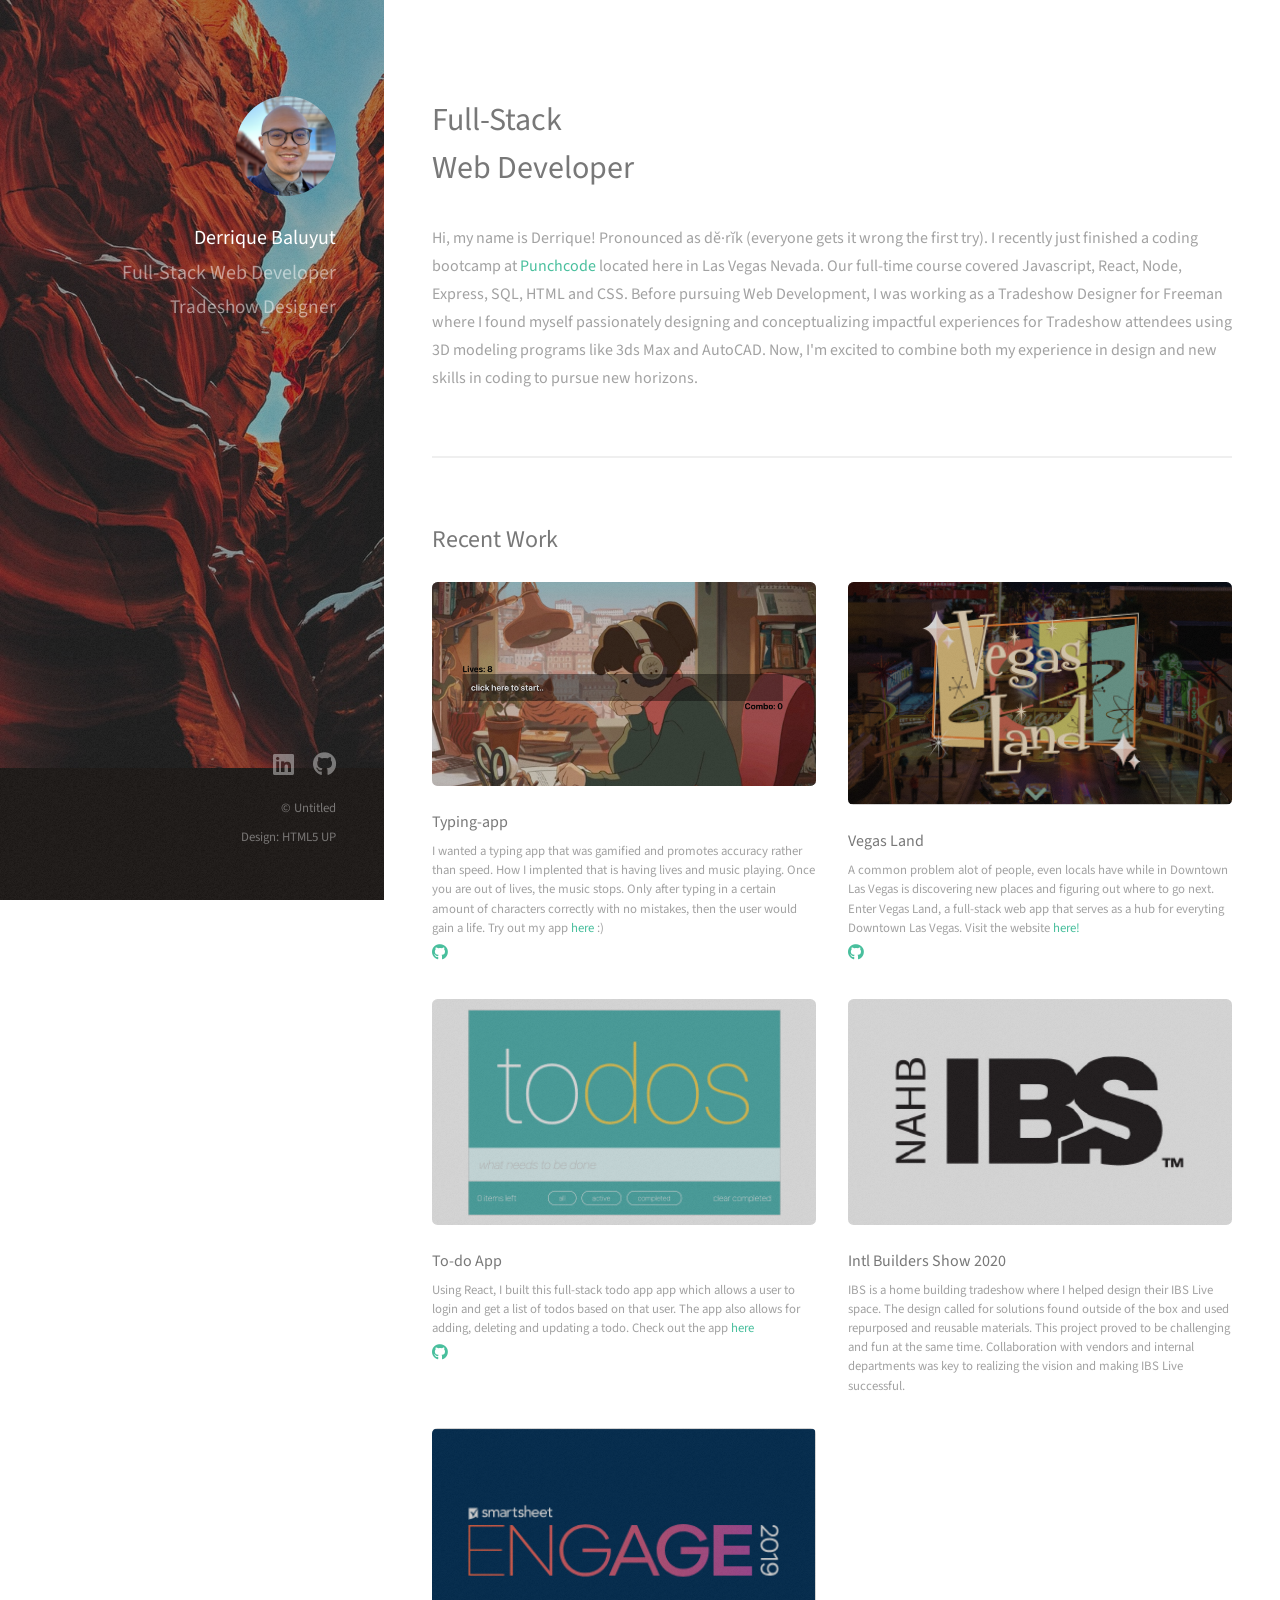
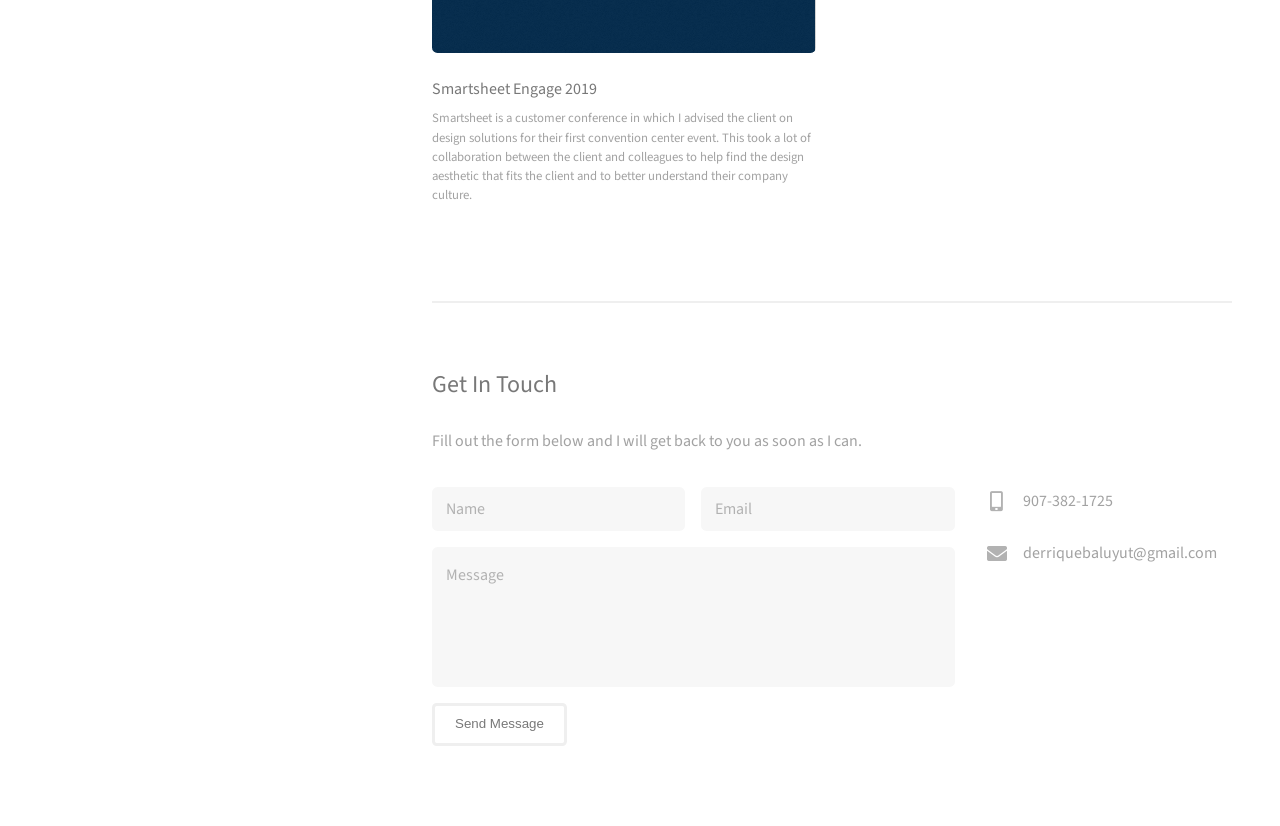
==== index.html @ 5151bdcf "Update index.html" ====
<!DOCTYPE html>
<!--
	Strata by HTML5 UP
	html5up.net | @ajlkn
	Free for personal and commercial use under the CCA 3.0 license (html5up.net/license)
-->
<html>
  <head>
    <title>Derrique Baluyut's Portfolio</title>
    <meta charset="utf-8" />
    <meta
      name="viewport"
      content="width=device-width, initial-scale=1, user-scalable=no"
    />
    <link rel="stylesheet" href="assets/css/main.css" />
  </head>
  <body class="is-preload">
    <!-- Header -->
    <header id="header">
      <div class="inner">
        <a href="#" class="image avatar"
          ><img src="images/avatar.png" alt=""
        /></a>
        <h1>
          <strong>Derrique Baluyut</strong>
        </h1>
        <h1>Full-Stack Web Developer</h1>
        <h1 style="font-size: 1.2rem;">Tradeshow Designer</h2>
        <br />
      </div>
    </header>

    <!-- Main -->
    <div id="main">
      <!-- One -->
      <section id="one">
        <header class="major">
          <h2>
            Full-Stack<br />
            Web Developer
          </h2>
        </header>
        <p>
          Hi, my name is Derrique! Pronounced as dĕ·rĭk (everyone gets it wrong
          the first try). I recently just finished a coding bootcamp at
          <a href="http://www.punchcode.org/" target="_blank">Punchcode</a>
          located here in Las Vegas Nevada. Our full-time course covered
          Javascript, React, Node, Express, SQL, HTML and CSS. Before
          pursuing Web Development, I was working as a Tradeshow Designer for
          Freeman where I found myself passionately designing and
          conceptualizing impactful experiences for Tradeshow attendees using 3D
          modeling programs like 3ds Max and AutoCAD. Now, I'm excited to
          combine both my experience in design and new skills in coding to
          pursue new horizons.
        </p>
        <!-- <ul class="actions">
          <li><a href="#" class="button">Learn More</a></li>
        </ul> -->
      </section>

      <!-- <section>
        <h3>Skills</h3>

        <div class="skills-container">
          <div id="tech-skills">
            <h4>Tech</h4>
            <li>Javascript</li>
            <li>React</li>
            <li>Redux</li>
            <li>Node</li>
            <li>SQL</li>
          </div>
          <div id="tech-skills">
            <h4>Design</h4>
            <li>3ds Max</li>
            <li>AutoCAD</li>
            <li>Adobe Creative Suite</li>
          </div>
        </div>
      </section> -->

      <!-- Two -->
      <section id="two">
        <h2>Recent Work</h2>
        <div class="row">
          <article class="col-6 col-12-xsmall work-item">
            <a href="images/thumbs/typing-app.png" class="image fit thumb"
              ><img src="images/thumbs/typing-app.png" alt=""
            title="Vegas Land is a Full-Stack app that"/></a>
            <h3>Typing-app</h3>
            <p>I wanted a typing app that was gamified and promotes accuracy rather than speed. How I implented that is having lives and music playing. Once you are out of lives, the music stops. Only after typing in a certain amount of characters correctly with no mistakes, then the user would gain a life. Try out my app <a href="https://dbaluyut.github.io/typing-app/"
							target='_blank'>here</a> :)
						</p>
            <a href="https://github.com/dbaluyut/typing-app" class="icon brands fa-github"
            target="_blank"><span class="label">Github</span></a
          >
          </article>
          <article class="col-6 col-12-xsmall work-item">
            <a href="images/vegasland.png" class="image fit thumb"
              ><img src="images/thumbs/vegasland-02.png" alt=""
            title="Vegas Land is a Full-Stack app that"/></a>
            <h3>Vegas Land</h3>
            <p>A common problem alot of people, even locals have while in Downtown
							Las Vegas is discovering new places and figuring out where to go next.
							Enter Vegas Land, a full-stack web app that serves as a hub for everyting
							Downtown Las Vegas. Visit the website <a href="https://vegasland-app.herokuapp.com/" target="_blank">here!</a>
						</p>
            <a href="https://github.com/bereket-girma/Vegas-Land" class="icon brands fa-github"
            target="_blank"><span class="label">Github</span></a
          >
          </article>
          <article class="col-6 col-12-xsmall work-item">
            <a href="images/todo.png" class="image fit thumb"
              ><img src="images/thumbs/thumb-02.png" alt=""
            /></a>
            <h3>To-do App</h3>
            <p>Using React, I built this full-stack todo app app which allows a user to login
							and get a list of todos based on that user. The app also allows for adding, deleting
							and updating a todo. Check out the app <a href="https://dbaluyut.github.io/22-react-todo/"
							target='_blank'>here</a>
						</p>
            <a href="https://github.com/dbaluyut/22-react-todo" class="icon brands fa-github"
            target="_blank"><span class="label">Github</span></a
          >
          </article>
          <article class="col-6 col-12-xsmall work-item">
            <a href="images/ibslive.PNG" class="image fit thumb"
              ><img src="images/thumbs/thumb-01.png" alt=""
            /></a>
            <h3>Intl Builders Show 2020</h3>
            <p>IBS is a home building tradeshow where I helped design their IBS Live space.
							The design called for solutions found outside of the box and used repurposed and
							reusable materials. This project proved to be challenging and fun at the same time.
							Collaboration with vendors and internal departments was key to realizing the vision
							and making IBS Live successful.
						</p>
          </article>
          <article class="col-6 col-12-xsmall work-item">
            <a href="images/smartsheet.PNG" class="image fit thumb"
              ><img src="images/thumbs/thumb-03.png" alt=""
            /></a>
            <h3>Smartsheet Engage 2019</h3>
            <p>
						Smartsheet is a customer conference in which I advised the client on design solutions
						for their first convention center event. This took a lot of collaboration between
						the client and colleagues to help find the design aesthetic that fits the 
						client and to better understand their company culture.
						</p>
          </article>
          <!-- <article class="col-6 col-12-xsmall work-item">
            <a href="images/fulls/05.jpg" class="image fit thumb"
              ><img src="images/thumbs/05.jpg" alt=""
            /></a>
            <h3>Nunc enim commodo aliquet</h3>
            <p>Lorem ipsum dolor sit amet nisl sed nullam feugiat.</p>
          </article>
          <article class="col-6 col-12-xsmall work-item">
            <a href="images/fulls/06.jpg" class="image fit thumb"
              ><img src="images/thumbs/06.jpg" alt=""
            /></a>
            <h3>Risus ornare lacinia</h3>
            <p>Lorem ipsum dolor sit amet nisl sed nullam feugiat.</p>
          </article> -->
        </div>
        <!-- <ul class="actions">
          <li><a href="#" class="button">Full Portfolio</a></li>
        </ul> -->
      </section>

      <!-- Three -->
      <section id="three">
        <h2>Get In Touch</h2>
        <p>
          Fill out the form below and I will get back to you as soon as I can.
        </p>
        <div class="row">
          <div class="col-8 col-12-small">
            <form method="post" action="https://formspree.io/f/xoqpllzy">
              <div class="row gtr-uniform gtr-50">
                <div class="col-6 col-12-xsmall">
                  <input type="text" name="name" id="name" placeholder="Name" />
                </div>
                <div class="col-6 col-12-xsmall">
                  <input
                    type="email"
                    name="_replyto"
                    id="email"
                    placeholder="Email"
                  />
                </div>
                <div class="col-12">
                  <textarea
                    name="message"
                    id="message"
                    placeholder="Message"
                    rows="4"
                  ></textarea>
                </div>
              </div>
                <ul class="actions">
              <li><button class="button"type="submit">Send Message</button></li>
            </ul>
            </form>
          
          </div>
          <div class="col-4 col-12-small">
            <ul class="labeled-icons">
              <!-- <li>
                <h3 class="icon solid fa-home">
                  <span class="label">Address</span>
                </h3>
                1234 Somewhere Rd.<br />
                Nashville, TN 00000<br />
                United States
              </li> -->
              <li>
                <h3 class="icon solid fa-mobile-alt">
                  <span class="label">Phone</span>
                </h3>
                907-382-1725
              </li>
              <li>
                <h3 class="icon solid fa-envelope">
                  <span class="label">Email</span>
                </h3>
                <a href="#">derriquebaluyut@gmail.com</a>
              </li>
            </ul>
          </div>
        </div>
      </section>

      
		</div>

    <!-- Footer -->
    <footer id="footer">
      <div class="inner">
        <ul class="icons">
          <li>
            <a
              href="https://www.linkedin.com/in/derrique-baluyut-5ba14545/"
              class="icon brands fa-linkedin"
              target="_blank"><span class="label">LinkedIn</span></a
            >
          </li>
          <li>
            <a href="https://github.com/dbaluyut" class="icon brands fa-github"
              target="_blank"><span class="label">Github</span></a
            >
          </li>
       
        </ul>
        <ul class="copyright">
          <li>&copy; Untitled</li>
          <li>Design: <a href="http://html5up.net">HTML5 UP</a></li>
        </ul>
      </div>
    </footer>

    <!-- Scripts -->
    <script src="assets/js/jquery.min.js"></script>
    <script src="assets/js/jquery.poptrox.min.js"></script>
    <script src="assets/js/browser.min.js"></script>
    <script src="assets/js/breakpoints.min.js"></script>
    <script src="assets/js/util.js"></script>
    <script src="assets/js/main.js"></script>
  </body>
</html>
---- assets/css/main.css ----
@import url('fontawesome-all.min.css');
@import url('https://fonts.googleapis.com/css?family=Source+Sans+Pro:400,400italic');

.skills-container {
  display: flex;
  justify-content: space-around;
}
/*
	Strata by HTML5 UP
	html5up.net | @ajlkn
	Free for personal and commercial use under the CCA 3.0 license (html5up.net/license)
*/

html,
body,
div,
span,
applet,
object,
iframe,
h1,
h2,
h3,
h4,
h5,
h6,
p,
blockquote,
pre,
a,
abbr,
acronym,
address,
big,
cite,
code,
del,
dfn,
em,
img,
ins,
kbd,
q,
s,
samp,
small,
strike,
strong,
sub,
sup,
tt,
var,
b,
u,
i,
center,
dl,
dt,
dd,
ol,
ul,
li,
fieldset,
form,
label,
legend,
table,
caption,
tbody,
tfoot,
thead,
tr,
th,
td,
article,
aside,
canvas,
details,
embed,
figure,
figcaption,
footer,
header,
hgroup,
menu,
nav,
output,
ruby,
section,
summary,
time,
mark,
audio,
video {
  margin: 0;
  padding: 0;
  border: 0;
  font-size: 100%;
  font: inherit;
  vertical-align: baseline;
}

article,
aside,
details,
figcaption,
figure,
footer,
header,
hgroup,
menu,
nav,
section {
  display: block;
}

body {
  line-height: 1;
}

ol,
ul {
  list-style: none;
}

blockquote,
q {
  quotes: none;
}

blockquote:before,
blockquote:after,
q:before,
q:after {
  content: '';
  content: none;
}

table {
  border-collapse: collapse;
  border-spacing: 0;
}

body {
  -webkit-text-size-adjust: none;
}

mark {
  background-color: transparent;
  color: inherit;
}

input::-moz-focus-inner {
  border: 0;
  padding: 0;
}

input,
select,
textarea {
  -moz-appearance: none;
  -webkit-appearance: none;
  -ms-appearance: none;
  appearance: none;
  resize: none;
}

/* Basic */

html {
  box-sizing: border-box;
}

*,
*:before,
*:after {
  box-sizing: inherit;
}

body {
  background: #fff;
}

body.is-preload *,
body.is-preload *:before,
body.is-preload *:after {
  -moz-animation: none !important;
  -webkit-animation: none !important;
  -ms-animation: none !important;
  animation: none !important;
  -moz-transition: none !important;
  -webkit-transition: none !important;
  -ms-transition: none !important;
  transition: none !important;
}

body,
input,
select,
textarea {
  color: #a2a2a2;
  font-family: 'Source Sans Pro', Helvetica, sans-serif;
  font-size: 24pt;
  font-weight: 400;
  line-height: 1.75em;
}

a {
  -moz-transition: color 0.2s ease-in-out,
    border-color 0.2s ease-in-out;
  -webkit-transition: color 0.2s ease-in-out,
    border-color 0.2s ease-in-out;
  -ms-transition: color 0.2s ease-in-out,
    border-color 0.2s ease-in-out;
  transition: color 0.2s ease-in-out,
    border-color 0.2s ease-in-out;

  color: #49bf9d;
  text-decoration: none;
}

a:hover {
  border-bottom-color: transparent;
  color: #49bf9d !important;
  text-decoration: none;
}

strong,
b {
  color: #787878;
  font-weight: 400;
}

em,
i {
  font-style: italic;
}

p {
  margin: 0 0 2em 0;
}

h1,
h2,
h3,
h4,
h5,
h6 {
  color: #787878;
  font-weight: 400;
  line-height: 1em;
  margin: 0 0 1em 0;
}

h1 a,
h2 a,
h3 a,
h4 a,
h5 a,
h6 a {
  color: inherit;
  text-decoration: none;
}

h1 {
  font-size: 2em;
  line-height: 1.5em;
}

h2 {
  font-size: 1.5em;
  line-height: 1.5em;
}

h3 {
  font-size: 1.25em;
  line-height: 1.5em;
}

h4 {
  font-size: 1.1em;
  line-height: 1.5em;
}

h5 {
  font-size: 0.9em;
  line-height: 1.5em;
}

h6 {
  font-size: 0.7em;
  line-height: 1.5em;
}

sub {
  font-size: 0.8em;
  position: relative;
  top: 0.5em;
}

sup {
  font-size: 0.8em;
  position: relative;
  top: -0.5em;
}

hr {
  border: 0;
  border-bottom: solid 2px #efefef;
  margin: 2em 0;
}

hr.major {
  margin: 3em 0;
}

blockquote {
  border-left: solid 6px #efefef;
  font-style: italic;
  margin: 0 0 2em 0;
  padding: 0.5em 0 0.5em 1.5em;
}

code {
  background: #f7f7f7;
  border-radius: 0.35em;
  border: solid 2px #efefef;
  font-family: 'Courier New', monospace;
  font-size: 0.9em;
  margin: 0 0.25em;
  padding: 0.25em 0.65em;
}

pre {
  -webkit-overflow-scrolling: touch;
  font-family: 'Courier New', monospace;
  font-size: 0.9em;
  margin: 0 0 2em 0;
}

pre code {
  display: block;
  line-height: 1.75em;
  padding: 1em 1.5em;
  overflow-x: auto;
}

.align-left {
  text-align: left;
}

.align-center {
  text-align: center;
}

.align-right {
  text-align: right;
}

/* Container */

.container {
  margin: 0 auto;
  max-width: calc(100% - 4em);
  width: 100%;
}

.container.xsmall {
  width: 25%;
}

.container.small {
  width: 50%;
}

.container.medium {
  width: 75%;
}

.container.large {
  width: 125%;
}

.container.xlarge {
  width: 150%;
}

.container.max {
  width: 100%;
}

@media screen and (max-width: 980px) {
  .container {
    width: 100% !important;
    max-width: 100% !important;
  }
}

@media screen and (max-width: 480px) {
  .container {
    max-width: calc(100% - 3em);
  }
}

/* Row */

.row {
  display: flex;
  flex-wrap: wrap;
  box-sizing: border-box;
  align-items: stretch;
}

.row > * {
  box-sizing: border-box;
}

.row.gtr-uniform > * > :last-child {
  margin-bottom: 0;
}

.row.aln-left {
  justify-content: flex-start;
}

.row.aln-center {
  justify-content: center;
}

.row.aln-right {
  justify-content: flex-end;
}

.row.aln-top {
  align-items: flex-start;
}

.row.aln-middle {
  align-items: center;
}

.row.aln-bottom {
  align-items: flex-end;
}

.row > .imp {
  order: -1;
}

.row > .col-1 {
  width: 8.33333%;
}

.row > .off-1 {
  margin-left: 8.33333%;
}

.row > .col-2 {
  width: 16.66667%;
}

.row > .off-2 {
  margin-left: 16.66667%;
}

.row > .col-3 {
  width: 25%;
}

.row > .off-3 {
  margin-left: 25%;
}

.row > .col-4 {
  width: 33.33333%;
}

.row > .off-4 {
  margin-left: 33.33333%;
}

.row > .col-5 {
  width: 41.66667%;
}

.row > .off-5 {
  margin-left: 41.66667%;
}

.row > .col-6 {
  width: 50%;
}

.row > .off-6 {
  margin-left: 50%;
}

.row > .col-7 {
  width: 58.33333%;
}

.row > .off-7 {
  margin-left: 58.33333%;
}

.row > .col-8 {
  width: 66.66667%;
}

.row > .off-8 {
  margin-left: 66.66667%;
}

.row > .col-9 {
  width: 75%;
}

.row > .off-9 {
  margin-left: 75%;
}

.row > .col-10 {
  width: 83.33333%;
}

.row > .off-10 {
  margin-left: 83.33333%;
}

.row > .col-11 {
  width: 91.66667%;
}

.row > .off-11 {
  margin-left: 91.66667%;
}

.row > .col-12 {
  width: 100%;
}

.row > .off-12 {
  margin-left: 100%;
}

.row.gtr-0 {
  margin-top: 0;
  margin-left: 0em;
}

.row.gtr-0 > * {
  padding: 0 0 0 0em;
}

.row.gtr-0.gtr-uniform {
  margin-top: 0em;
}

.row.gtr-0.gtr-uniform > * {
  padding-top: 0em;
}

.row.gtr-25 {
  margin-top: 0;
  margin-left: -0.625em;
}

.row.gtr-25 > * {
  padding: 0 0 0 0.625em;
}

.row.gtr-25.gtr-uniform {
  margin-top: -0.625em;
}

.row.gtr-25.gtr-uniform > * {
  padding-top: 0.625em;
}

.row.gtr-50 {
  margin-top: 0;
  margin-left: -1.25em;
}

.row.gtr-50 > * {
  padding: 0 0 0 1.25em;
}

.row.gtr-50.gtr-uniform {
  margin-top: -1.25em;
}

.row.gtr-50.gtr-uniform > * {
  padding-top: 1.25em;
}

.row {
  margin-top: 0;
  margin-left: -2.5em;
}

.row > * {
  padding: 0 0 0 2.5em;
}

.row.gtr-uniform {
  margin-top: -2.5em;
}

.row.gtr-uniform > * {
  padding-top: 2.5em;
}

.row.gtr-150 {
  margin-top: 0;
  margin-left: -3.75em;
}

.row.gtr-150 > * {
  padding: 0 0 0 3.75em;
}

.row.gtr-150.gtr-uniform {
  margin-top: -3.75em;
}

.row.gtr-150.gtr-uniform > * {
  padding-top: 3.75em;
}

.row.gtr-200 {
  margin-top: 0;
  margin-left: -5em;
}

.row.gtr-200 > * {
  padding: 0 0 0 5em;
}

.row.gtr-200.gtr-uniform {
  margin-top: -5em;
}

.row.gtr-200.gtr-uniform > * {
  padding-top: 5em;
}

@media screen and (max-width: 1800px) {
  .row {
    display: flex;
    flex-wrap: wrap;
    box-sizing: border-box;
    align-items: stretch;
  }

  .row > * {
    box-sizing: border-box;
  }

  .row.gtr-uniform > * > :last-child {
    margin-bottom: 0;
  }

  .row.aln-left {
    justify-content: flex-start;
  }

  .row.aln-center {
    justify-content: center;
  }

  .row.aln-right {
    justify-content: flex-end;
  }

  .row.aln-top {
    align-items: flex-start;
  }

  .row.aln-middle {
    align-items: center;
  }

  .row.aln-bottom {
    align-items: flex-end;
  }

  .row > .imp-xlarge {
    order: -1;
  }

  .row > .col-1-xlarge {
    width: 8.33333%;
  }

  .row > .off-1-xlarge {
    margin-left: 8.33333%;
  }

  .row > .col-2-xlarge {
    width: 16.66667%;
  }

  .row > .off-2-xlarge {
    margin-left: 16.66667%;
  }

  .row > .col-3-xlarge {
    width: 25%;
  }

  .row > .off-3-xlarge {
    margin-left: 25%;
  }

  .row > .col-4-xlarge {
    width: 33.33333%;
  }

  .row > .off-4-xlarge {
    margin-left: 33.33333%;
  }

  .row > .col-5-xlarge {
    width: 41.66667%;
  }

  .row > .off-5-xlarge {
    margin-left: 41.66667%;
  }

  .row > .col-6-xlarge {
    width: 50%;
  }

  .row > .off-6-xlarge {
    margin-left: 50%;
  }

  .row > .col-7-xlarge {
    width: 58.33333%;
  }

  .row > .off-7-xlarge {
    margin-left: 58.33333%;
  }

  .row > .col-8-xlarge {
    width: 66.66667%;
  }

  .row > .off-8-xlarge {
    margin-left: 66.66667%;
  }

  .row > .col-9-xlarge {
    width: 75%;
  }

  .row > .off-9-xlarge {
    margin-left: 75%;
  }

  .row > .col-10-xlarge {
    width: 83.33333%;
  }

  .row > .off-10-xlarge {
    margin-left: 83.33333%;
  }

  .row > .col-11-xlarge {
    width: 91.66667%;
  }

  .row > .off-11-xlarge {
    margin-left: 91.66667%;
  }

  .row > .col-12-xlarge {
    width: 100%;
  }

  .row > .off-12-xlarge {
    margin-left: 100%;
  }

  .row.gtr-0 {
    margin-top: 0;
    margin-left: 0em;
  }

  .row.gtr-0 > * {
    padding: 0 0 0 0em;
  }

  .row.gtr-0.gtr-uniform {
    margin-top: 0em;
  }

  .row.gtr-0.gtr-uniform > * {
    padding-top: 0em;
  }

  .row.gtr-25 {
    margin-top: 0;
    margin-left: -0.625em;
  }

  .row.gtr-25 > * {
    padding: 0 0 0 0.625em;
  }

  .row.gtr-25.gtr-uniform {
    margin-top: -0.625em;
  }

  .row.gtr-25.gtr-uniform > * {
    padding-top: 0.625em;
  }

  .row.gtr-50 {
    margin-top: 0;
    margin-left: -1.25em;
  }

  .row.gtr-50 > * {
    padding: 0 0 0 1.25em;
  }

  .row.gtr-50.gtr-uniform {
    margin-top: -1.25em;
  }

  .row.gtr-50.gtr-uniform > * {
    padding-top: 1.25em;
  }

  .row {
    margin-top: 0;
    margin-left: -2.5em;
  }

  .row > * {
    padding: 0 0 0 2.5em;
  }

  .row.gtr-uniform {
    margin-top: -2.5em;
  }

  .row.gtr-uniform > * {
    padding-top: 2.5em;
  }

  .row.gtr-150 {
    margin-top: 0;
    margin-left: -3.75em;
  }

  .row.gtr-150 > * {
    padding: 0 0 0 3.75em;
  }

  .row.gtr-150.gtr-uniform {
    margin-top: -3.75em;
  }

  .row.gtr-150.gtr-uniform > * {
    padding-top: 3.75em;
  }

  .row.gtr-200 {
    margin-top: 0;
    margin-left: -5em;
  }

  .row.gtr-200 > * {
    padding: 0 0 0 5em;
  }

  .row.gtr-200.gtr-uniform {
    margin-top: -5em;
  }

  .row.gtr-200.gtr-uniform > * {
    padding-top: 5em;
  }
}

@media screen and (max-width: 1280px) {
  .row {
    display: flex;
    flex-wrap: wrap;
    box-sizing: border-box;
    align-items: stretch;
  }

  .row > * {
    box-sizing: border-box;
  }

  .row.gtr-uniform > * > :last-child {
    margin-bottom: 0;
  }

  .row.aln-left {
    justify-content: flex-start;
  }

  .row.aln-center {
    justify-content: center;
  }

  .row.aln-right {
    justify-content: flex-end;
  }

  .row.aln-top {
    align-items: flex-start;
  }

  .row.aln-middle {
    align-items: center;
  }

  .row.aln-bottom {
    align-items: flex-end;
  }

  .row > .imp-large {
    order: -1;
  }

  .row > .col-1-large {
    width: 8.33333%;
  }

  .row > .off-1-large {
    margin-left: 8.33333%;
  }

  .row > .col-2-large {
    width: 16.66667%;
  }

  .row > .off-2-large {
    margin-left: 16.66667%;
  }

  .row > .col-3-large {
    width: 25%;
  }

  .row > .off-3-large {
    margin-left: 25%;
  }

  .row > .col-4-large {
    width: 33.33333%;
  }

  .row > .off-4-large {
    margin-left: 33.33333%;
  }

  .row > .col-5-large {
    width: 41.66667%;
  }

  .row > .off-5-large {
    margin-left: 41.66667%;
  }

  .row > .col-6-large {
    width: 50%;
  }

  .row > .off-6-large {
    margin-left: 50%;
  }

  .row > .col-7-large {
    width: 58.33333%;
  }

  .row > .off-7-large {
    margin-left: 58.33333%;
  }

  .row > .col-8-large {
    width: 66.66667%;
  }

  .row > .off-8-large {
    margin-left: 66.66667%;
  }

  .row > .col-9-large {
    width: 75%;
  }

  .row > .off-9-large {
    margin-left: 75%;
  }

  .row > .col-10-large {
    width: 83.33333%;
  }

  .row > .off-10-large {
    margin-left: 83.33333%;
  }

  .row > .col-11-large {
    width: 91.66667%;
  }

  .row > .off-11-large {
    margin-left: 91.66667%;
  }

  .row > .col-12-large {
    width: 100%;
  }

  .row > .off-12-large {
    margin-left: 100%;
  }

  .row.gtr-0 {
    margin-top: 0;
    margin-left: 0em;
  }

  .row.gtr-0 > * {
    padding: 0 0 0 0em;
  }

  .row.gtr-0.gtr-uniform {
    margin-top: 0em;
  }

  .row.gtr-0.gtr-uniform > * {
    padding-top: 0em;
  }

  .row.gtr-25 {
    margin-top: 0;
    margin-left: -0.5em;
  }

  .row.gtr-25 > * {
    padding: 0 0 0 0.5em;
  }

  .row.gtr-25.gtr-uniform {
    margin-top: -0.5em;
  }

  .row.gtr-25.gtr-uniform > * {
    padding-top: 0.5em;
  }

  .row.gtr-50 {
    margin-top: 0;
    margin-left: -1em;
  }

  .row.gtr-50 > * {
    padding: 0 0 0 1em;
  }

  .row.gtr-50.gtr-uniform {
    margin-top: -1em;
  }

  .row.gtr-50.gtr-uniform > * {
    padding-top: 1em;
  }

  .row {
    margin-top: 0;
    margin-left: -2em;
  }

  .row > * {
    padding: 0 0 0 2em;
  }

  .row.gtr-uniform {
    margin-top: -2em;
  }

  .row.gtr-uniform > * {
    padding-top: 2em;
  }

  .row.gtr-150 {
    margin-top: 0;
    margin-left: -3em;
  }

  .row.gtr-150 > * {
    padding: 0 0 0 3em;
  }

  .row.gtr-150.gtr-uniform {
    margin-top: -3em;
  }

  .row.gtr-150.gtr-uniform > * {
    padding-top: 3em;
  }

  .row.gtr-200 {
    margin-top: 0;
    margin-left: -4em;
  }

  .row.gtr-200 > * {
    padding: 0 0 0 4em;
  }

  .row.gtr-200.gtr-uniform {
    margin-top: -4em;
  }

  .row.gtr-200.gtr-uniform > * {
    padding-top: 4em;
  }
}

@media screen and (max-width: 980px) {
  .row {
    display: flex;
    flex-wrap: wrap;
    box-sizing: border-box;
    align-items: stretch;
  }

  .row > * {
    box-sizing: border-box;
  }

  .row.gtr-uniform > * > :last-child {
    margin-bottom: 0;
  }

  .row.aln-left {
    justify-content: flex-start;
  }

  .row.aln-center {
    justify-content: center;
  }

  .row.aln-right {
    justify-content: flex-end;
  }

  .row.aln-top {
    align-items: flex-start;
  }

  .row.aln-middle {
    align-items: center;
  }

  .row.aln-bottom {
    align-items: flex-end;
  }

  .row > .imp-medium {
    order: -1;
  }

  .row > .col-1-medium {
    width: 8.33333%;
  }

  .row > .off-1-medium {
    margin-left: 8.33333%;
  }

  .row > .col-2-medium {
    width: 16.66667%;
  }

  .row > .off-2-medium {
    margin-left: 16.66667%;
  }

  .row > .col-3-medium {
    width: 25%;
  }

  .row > .off-3-medium {
    margin-left: 25%;
  }

  .row > .col-4-medium {
    width: 33.33333%;
  }

  .row > .off-4-medium {
    margin-left: 33.33333%;
  }

  .row > .col-5-medium {
    width: 41.66667%;
  }

  .row > .off-5-medium {
    margin-left: 41.66667%;
  }

  .row > .col-6-medium {
    width: 50%;
  }

  .row > .off-6-medium {
    margin-left: 50%;
  }

  .row > .col-7-medium {
    width: 58.33333%;
  }

  .row > .off-7-medium {
    margin-left: 58.33333%;
  }

  .row > .col-8-medium {
    width: 66.66667%;
  }

  .row > .off-8-medium {
    margin-left: 66.66667%;
  }

  .row > .col-9-medium {
    width: 75%;
  }

  .row > .off-9-medium {
    margin-left: 75%;
  }

  .row > .col-10-medium {
    width: 83.33333%;
  }

  .row > .off-10-medium {
    margin-left: 83.33333%;
  }

  .row > .col-11-medium {
    width: 91.66667%;
  }

  .row > .off-11-medium {
    margin-left: 91.66667%;
  }

  .row > .col-12-medium {
    width: 100%;
  }

  .row > .off-12-medium {
    margin-left: 100%;
  }

  .row.gtr-0 {
    margin-top: 0;
    margin-left: 0em;
  }

  .row.gtr-0 > * {
    padding: 0 0 0 0em;
  }

  .row.gtr-0.gtr-uniform {
    margin-top: 0em;
  }

  .row.gtr-0.gtr-uniform > * {
    padding-top: 0em;
  }

  .row.gtr-25 {
    margin-top: 0;
    margin-left: -0.5em;
  }

  .row.gtr-25 > * {
    padding: 0 0 0 0.5em;
  }

  .row.gtr-25.gtr-uniform {
    margin-top: -0.5em;
  }

  .row.gtr-25.gtr-uniform > * {
    padding-top: 0.5em;
  }

  .row.gtr-50 {
    margin-top: 0;
    margin-left: -1em;
  }

  .row.gtr-50 > * {
    padding: 0 0 0 1em;
  }

  .row.gtr-50.gtr-uniform {
    margin-top: -1em;
  }

  .row.gtr-50.gtr-uniform > * {
    padding-top: 1em;
  }

  .row {
    margin-top: 0;
    margin-left: -2em;
  }

  .row > * {
    padding: 0 0 0 2em;
  }

  .row.gtr-uniform {
    margin-top: -2em;
  }

  .row.gtr-uniform > * {
    padding-top: 2em;
  }

  .row.gtr-150 {
    margin-top: 0;
    margin-left: -3em;
  }

  .row.gtr-150 > * {
    padding: 0 0 0 3em;
  }

  .row.gtr-150.gtr-uniform {
    margin-top: -3em;
  }

  .row.gtr-150.gtr-uniform > * {
    padding-top: 3em;
  }

  .row.gtr-200 {
    margin-top: 0;
    margin-left: -4em;
  }

  .row.gtr-200 > * {
    padding: 0 0 0 4em;
  }

  .row.gtr-200.gtr-uniform {
    margin-top: -4em;
  }

  .row.gtr-200.gtr-uniform > * {
    padding-top: 4em;
  }
}

@media screen and (max-width: 736px) {
  .row {
    display: flex;
    flex-wrap: wrap;
    box-sizing: border-box;
    align-items: stretch;
  }

  .row > * {
    box-sizing: border-box;
  }

  .row.gtr-uniform > * > :last-child {
    margin-bottom: 0;
  }

  .row.aln-left {
    justify-content: flex-start;
  }

  .row.aln-center {
    justify-content: center;
  }

  .row.aln-right {
    justify-content: flex-end;
  }

  .row.aln-top {
    align-items: flex-start;
  }

  .row.aln-middle {
    align-items: center;
  }

  .row.aln-bottom {
    align-items: flex-end;
  }

  .row > .imp-small {
    order: -1;
  }

  .row > .col-1-small {
    width: 8.33333%;
  }

  .row > .off-1-small {
    margin-left: 8.33333%;
  }

  .row > .col-2-small {
    width: 16.66667%;
  }

  .row > .off-2-small {
    margin-left: 16.66667%;
  }

  .row > .col-3-small {
    width: 25%;
  }

  .row > .off-3-small {
    margin-left: 25%;
  }

  .row > .col-4-small {
    width: 33.33333%;
  }

  .row > .off-4-small {
    margin-left: 33.33333%;
  }

  .row > .col-5-small {
    width: 41.66667%;
  }

  .row > .off-5-small {
    margin-left: 41.66667%;
  }

  .row > .col-6-small {
    width: 50%;
  }

  .row > .off-6-small {
    margin-left: 50%;
  }

  .row > .col-7-small {
    width: 58.33333%;
  }

  .row > .off-7-small {
    margin-left: 58.33333%;
  }

  .row > .col-8-small {
    width: 66.66667%;
  }

  .row > .off-8-small {
    margin-left: 66.66667%;
  }

  .row > .col-9-small {
    width: 75%;
  }

  .row > .off-9-small {
    margin-left: 75%;
  }

  .row > .col-10-small {
    width: 83.33333%;
  }

  .row > .off-10-small {
    margin-left: 83.33333%;
  }

  .row > .col-11-small {
    width: 91.66667%;
  }

  .row > .off-11-small {
    margin-left: 91.66667%;
  }

  .row > .col-12-small {
    width: 100%;
  }

  .row > .off-12-small {
    margin-left: 100%;
  }

  .row.gtr-0 {
    margin-top: 0;
    margin-left: 0em;
  }

  .row.gtr-0 > * {
    padding: 0 0 0 0em;
  }

  .row.gtr-0.gtr-uniform {
    margin-top: 0em;
  }

  .row.gtr-0.gtr-uniform > * {
    padding-top: 0em;
  }

  .row.gtr-25 {
    margin-top: 0;
    margin-left: -0.375em;
  }

  .row.gtr-25 > * {
    padding: 0 0 0 0.375em;
  }

  .row.gtr-25.gtr-uniform {
    margin-top: -0.375em;
  }

  .row.gtr-25.gtr-uniform > * {
    padding-top: 0.375em;
  }

  .row.gtr-50 {
    margin-top: 0;
    margin-left: -0.75em;
  }

  .row.gtr-50 > * {
    padding: 0 0 0 0.75em;
  }

  .row.gtr-50.gtr-uniform {
    margin-top: -0.75em;
  }

  .row.gtr-50.gtr-uniform > * {
    padding-top: 0.75em;
  }

  .row {
    margin-top: 0;
    margin-left: -1.5em;
  }

  .row > * {
    padding: 0 0 0 1.5em;
  }

  .row.gtr-uniform {
    margin-top: -1.5em;
  }

  .row.gtr-uniform > * {
    padding-top: 1.5em;
  }

  .row.gtr-150 {
    margin-top: 0;
    margin-left: -2.25em;
  }

  .row.gtr-150 > * {
    padding: 0 0 0 2.25em;
  }

  .row.gtr-150.gtr-uniform {
    margin-top: -2.25em;
  }

  .row.gtr-150.gtr-uniform > * {
    padding-top: 2.25em;
  }

  .row.gtr-200 {
    margin-top: 0;
    margin-left: -3em;
  }

  .row.gtr-200 > * {
    padding: 0 0 0 3em;
  }

  .row.gtr-200.gtr-uniform {
    margin-top: -3em;
  }

  .row.gtr-200.gtr-uniform > * {
    padding-top: 3em;
  }
}

@media screen and (max-width: 480px) {
  .row {
    display: flex;
    flex-wrap: wrap;
    box-sizing: border-box;
    align-items: stretch;
  }

  .row > * {
    box-sizing: border-box;
  }

  .row.gtr-uniform > * > :last-child {
    margin-bottom: 0;
  }

  .row.aln-left {
    justify-content: flex-start;
  }

  .row.aln-center {
    justify-content: center;
  }

  .row.aln-right {
    justify-content: flex-end;
  }

  .row.aln-top {
    align-items: flex-start;
  }

  .row.aln-middle {
    align-items: center;
  }

  .row.aln-bottom {
    align-items: flex-end;
  }

  .row > .imp-xsmall {
    order: -1;
  }

  .row > .col-1-xsmall {
    width: 8.33333%;
  }

  .row > .off-1-xsmall {
    margin-left: 8.33333%;
  }

  .row > .col-2-xsmall {
    width: 16.66667%;
  }

  .row > .off-2-xsmall {
    margin-left: 16.66667%;
  }

  .row > .col-3-xsmall {
    width: 25%;
  }

  .row > .off-3-xsmall {
    margin-left: 25%;
  }

  .row > .col-4-xsmall {
    width: 33.33333%;
  }

  .row > .off-4-xsmall {
    margin-left: 33.33333%;
  }

  .row > .col-5-xsmall {
    width: 41.66667%;
  }

  .row > .off-5-xsmall {
    margin-left: 41.66667%;
  }

  .row > .col-6-xsmall {
    width: 50%;
  }

  .row > .off-6-xsmall {
    margin-left: 50%;
  }

  .row > .col-7-xsmall {
    width: 58.33333%;
  }

  .row > .off-7-xsmall {
    margin-left: 58.33333%;
  }

  .row > .col-8-xsmall {
    width: 66.66667%;
  }

  .row > .off-8-xsmall {
    margin-left: 66.66667%;
  }

  .row > .col-9-xsmall {
    width: 75%;
  }

  .row > .off-9-xsmall {
    margin-left: 75%;
  }

  .row > .col-10-xsmall {
    width: 83.33333%;
  }

  .row > .off-10-xsmall {
    margin-left: 83.33333%;
  }

  .row > .col-11-xsmall {
    width: 91.66667%;
  }

  .row > .off-11-xsmall {
    margin-left: 91.66667%;
  }

  .row > .col-12-xsmall {
    width: 100%;
  }

  .row > .off-12-xsmall {
    margin-left: 100%;
  }

  .row.gtr-0 {
    margin-top: 0;
    margin-left: 0em;
  }

  .row.gtr-0 > * {
    padding: 0 0 0 0em;
  }

  .row.gtr-0.gtr-uniform {
    margin-top: 0em;
  }

  .row.gtr-0.gtr-uniform > * {
    padding-top: 0em;
  }

  .row.gtr-25 {
    margin-top: 0;
    margin-left: -0.375em;
  }

  .row.gtr-25 > * {
    padding: 0 0 0 0.375em;
  }

  .row.gtr-25.gtr-uniform {
    margin-top: -0.375em;
  }

  .row.gtr-25.gtr-uniform > * {
    padding-top: 0.375em;
  }

  .row.gtr-50 {
    margin-top: 0;
    margin-left: -0.75em;
  }

  .row.gtr-50 > * {
    padding: 0 0 0 0.75em;
  }

  .row.gtr-50.gtr-uniform {
    margin-top: -0.75em;
  }

  .row.gtr-50.gtr-uniform > * {
    padding-top: 0.75em;
  }

  .row {
    margin-top: 0;
    margin-left: -1.5em;
  }

  .row > * {
    padding: 0 0 0 1.5em;
  }

  .row.gtr-uniform {
    margin-top: -1.5em;
  }

  .row.gtr-uniform > * {
    padding-top: 1.5em;
  }

  .row.gtr-150 {
    margin-top: 0;
    margin-left: -2.25em;
  }

  .row.gtr-150 > * {
    padding: 0 0 0 2.25em;
  }

  .row.gtr-150.gtr-uniform {
    margin-top: -2.25em;
  }

  .row.gtr-150.gtr-uniform > * {
    padding-top: 2.25em;
  }

  .row.gtr-200 {
    margin-top: 0;
    margin-left: -3em;
  }

  .row.gtr-200 > * {
    padding: 0 0 0 3em;
  }

  .row.gtr-200.gtr-uniform {
    margin-top: -3em;
  }

  .row.gtr-200.gtr-uniform > * {
    padding-top: 3em;
  }
}

/* Section/Article */

section.special,
article.special {
  text-align: center;
}

header p {
  color: #b2b2b2;
  position: relative;
  margin: 0 0 1.5em 0;
}

header h2 + p {
  font-size: 1.25em;
  margin-top: -1em;
  line-height: 1.5em;
}

header h3 + p {
  font-size: 1.1em;
  margin-top: -0.8em;
  line-height: 1.5em;
}

header h4 + p,
header h5 + p,
header h6 + p {
  font-size: 0.9em;
  margin-top: -0.6em;
  line-height: 1.5em;
}

header.major h2 {
  font-size: 2em;
}

/* Form */

form {
  margin: 0 0 2em 0;
}

label {
  color: #787878;
  display: block;
  font-size: 0.9em;
  font-weight: 400;
  margin: 0 0 1em 0;
}

input[type='text'],
input[type='password'],
input[type='email'],
select,
textarea {
  -moz-appearance: none;
  -webkit-appearance: none;
  -ms-appearance: none;
  appearance: none;
  background: #f7f7f7;
  border-radius: 0.35em;
  border: solid 2px transparent;
  color: inherit;
  display: block;
  outline: 0;
  padding: 0 0.75em;
  text-decoration: none;
  width: 100%;
}

input[type='text']:invalid,
input[type='password']:invalid,
input[type='email']:invalid,
select:invalid,
textarea:invalid {
  box-shadow: none;
}

input[type='text']:focus,
input[type='password']:focus,
input[type='email']:focus,
select:focus,
textarea:focus {
  border-color: #49bf9d;
}

select {
  background-image: url("data:image/svg+xml;charset=utf8,%3Csvg xmlns='http://www.w3.org/2000/svg' width='40' height='40' preserveAspectRatio='none' viewBox='0 0 40 40'%3E%3Cpath d='M9.4,12.3l10.4,10.4l10.4-10.4c0.2-0.2,0.5-0.4,0.9-0.4c0.3,0,0.6,0.1,0.9,0.4l3.3,3.3c0.2,0.2,0.4,0.5,0.4,0.9 c0,0.4-0.1,0.6-0.4,0.9L20.7,31.9c-0.2,0.2-0.5,0.4-0.9,0.4c-0.3,0-0.6-0.1-0.9-0.4L4.3,17.3c-0.2-0.2-0.4-0.5-0.4-0.9 c0-0.4,0.1-0.6,0.4-0.9l3.3-3.3c0.2-0.2,0.5-0.4,0.9-0.4S9.1,12.1,9.4,12.3z' fill='%23dfdfdf' /%3E%3C/svg%3E");
  background-size: 1.25rem;
  background-repeat: no-repeat;
  background-position: calc(100% - 1rem) center;
  height: 2.75em;
  padding-right: 2.75em;
  text-overflow: ellipsis;
}

select option {
  color: #787878;
  background: #fff;
}

select:focus::-ms-value {
  background-color: transparent;
}

select::-ms-expand {
  display: none;
}

input[type='text'],
input[type='password'],
input[type='email'],
select {
  height: 2.75em;
}

textarea {
  padding: 0.75em;
}

input[type='checkbox'],
input[type='radio'] {
  -moz-appearance: none;
  -webkit-appearance: none;
  -ms-appearance: none;
  appearance: none;
  display: block;
  float: left;
  margin-right: -2em;
  opacity: 0;
  width: 1em;
  z-index: -1;
}

input[type='checkbox'] + label,
input[type='radio'] + label {
  text-decoration: none;
  color: #a2a2a2;
  cursor: pointer;
  display: inline-block;
  font-size: 1em;
  font-weight: 400;
  padding-left: 2.4em;
  padding-right: 0.75em;
  position: relative;
}

input[type='checkbox'] + label:before,
input[type='radio'] + label:before {
  -moz-osx-font-smoothing: grayscale;
  -webkit-font-smoothing: antialiased;
  display: inline-block;
  font-style: normal;
  font-variant: normal;
  text-rendering: auto;
  line-height: 1;
  text-transform: none !important;
  font-family: 'Font Awesome 5 Free';
  font-weight: 900;
}

input[type='checkbox'] + label:before,
input[type='radio'] + label:before {
  background: #f7f7f7;
  border-radius: 0.35em;
  border: solid 2px transparent;
  content: '';
  display: inline-block;
  font-size: 0.8em;
  height: 2.0625em;
  left: 0;
  line-height: 1.85625em;
  position: absolute;
  text-align: center;
  top: 0;
  width: 2.0625em;
}

input[type='checkbox']:checked + label:before,
input[type='radio']:checked + label:before {
  background: #787878;
  border-color: #787878;
  color: #fff;
  content: '\f00c';
}

input[type='checkbox']:focus + label:before,
input[type='radio']:focus + label:before {
  border-color: #49bf9d;
}

input[type='checkbox'] + label:before {
  border-radius: 0.35em;
}

input[type='radio'] + label:before {
  border-radius: 100%;
}

::-webkit-input-placeholder {
  color: #b2b2b2 !important;
  opacity: 1;
}

:-moz-placeholder {
  color: #b2b2b2 !important;
  opacity: 1;
}

::-moz-placeholder {
  color: #b2b2b2 !important;
  opacity: 1;
}

:-ms-input-placeholder {
  color: #b2b2b2 !important;
  opacity: 1;
}

/* Box */

.box {
  border-radius: 0.35em;
  border: solid 2px #efefef;
  margin-bottom: 2em;
  padding: 1.5em;
}

.box > :last-child,
.box > :last-child > :last-child,
.box > :last-child > :last-child > :last-child {
  margin-bottom: 0;
}

.box.alt {
  border: 0;
  border-radius: 0;
  padding: 0;
}

/* Icon */

.icon {
  text-decoration: none;
  border-bottom: none;
  position: relative;
}

.icon:before {
  -moz-osx-font-smoothing: grayscale;
  -webkit-font-smoothing: antialiased;
  display: inline-block;
  font-style: normal;
  font-variant: normal;
  text-rendering: auto;
  line-height: 1;
  text-transform: none !important;
  font-family: 'Font Awesome 5 Free';
  font-weight: 400;
}

.icon > .label {
  display: none;
}

.icon:before {
  line-height: inherit;
}

.icon.solid:before {
  font-weight: 900;
}

.icon.brands:before {
  font-family: 'Font Awesome 5 Brands';
}

/* Image */

.image {
  border-radius: 0.35em;
  border: 0;
  display: inline-block;
  position: relative;
}

.image:before {
  -moz-transition: opacity 0.2s ease-in-out;
  -webkit-transition: opacity 0.2s ease-in-out;
  -ms-transition: opacity 0.2s ease-in-out;
  transition: opacity 0.2s ease-in-out;
  background: url('images/overlay.png');
  border-radius: 0.35em;
  content: '';
  display: block;
  height: 100%;
  left: 0;
  opacity: 0.5;
  position: absolute;
  top: 0;
  width: 100%;
}

.image.thumb {
  text-align: center;
}

.image.thumb:after {
  -moz-transition: opacity 0.2s ease-in-out;
  -webkit-transition: opacity 0.2s ease-in-out;
  -ms-transition: opacity 0.2s ease-in-out;
  transition: opacity 0.2s ease-in-out;
  border-radius: 0.35em;
  border: solid 3px rgba(255, 255, 255, 0.5);
  color: #fff;
  content: 'View';
  display: inline-block;
  font-size: 0.8em;
  font-weight: 400;
  left: 50%;
  line-height: 2.25em;
  margin: -1.25em 0 0 -3em;
  opacity: 0;
  padding: 0 1.5em;
  position: absolute;
  text-align: center;
  text-decoration: none;
  top: 50%;
  white-space: nowrap;
}

.image.thumb:hover:after {
  opacity: 1;
}

.image.thumb:hover:before {
  background: url('images/overlay.png'),
    url('images/overlay.png');
  opacity: 1;
}

.image img {
  border-radius: 0.35em;
  display: block;
}

.image.left {
  float: left;
  margin: 0 1.5em 1em 0;
  top: 0.25em;
}

.image.right {
  float: right;
  margin: 0 0 1em 1.5em;
  top: 0.25em;
}

.image.left,
.image.right {
  max-width: 40%;
}

.image.left img,
.image.right img {
  width: 100%;
}

.image.fit {
  display: block;
  margin: 0 0 2em 0;
  width: 100%;
}

.image.fit img {
  width: 100%;
}

.image.avatar {
  border-radius: 100%;
}

.image.avatar:before {
  display: none;
}

.image.avatar img {
  border-radius: 100%;
  width: 100%;
}

/* List */

ol {
  list-style: decimal;
  margin: 0 0 2em 0;
  padding-left: 1.25em;
}

ol li {
  padding-left: 0.25em;
}

ul {
  list-style: disc;
  margin: 0 0 2em 0;
  padding-left: 1em;
}

ul li {
  padding-left: 0.5em;
}

ul.alt {
  list-style: none;
  padding-left: 0;
}

ul.alt li {
  border-top: solid 2px #efefef;
  padding: 0.5em 0;
}

ul.alt li:first-child {
  border-top: 0;
  padding-top: 0;
}

dl {
  margin: 0 0 2em 0;
}

/* Icons */

ul.icons {
  cursor: default;
  list-style: none;
  padding-left: 0;
}

ul.icons li {
  display: inline-block;
  padding: 0 1em 0 0;
}

ul.icons li:last-child {
  padding-right: 0;
}

ul.icons li .icon:before {
  font-size: 1.5em;
}

/* Labeled Icons */

ul.labeled-icons {
  list-style: none;
  padding: 0;
}

ul.labeled-icons li {
  line-height: 1.75em;
  margin: 1.5em 0 0 0;
  padding-left: 2.25em;
  position: relative;
}

ul.labeled-icons li:first-child {
  margin-top: 0;
}

ul.labeled-icons li a {
  color: inherit;
}

ul.labeled-icons li h3 {
  color: #b2b2b2;
  left: 0;
  position: absolute;
  text-align: center;
  top: 0;
  width: 1em;
}

/* Actions */

ul.actions {
  display: -moz-flex;
  display: -webkit-flex;
  display: -ms-flex;
  display: flex;
  cursor: default;
  list-style: none;
  margin-left: -1em;
  padding-left: 0;
}

ul.actions li {
  padding: 0 0 0 1em;
  vertical-align: middle;
}

ul.actions.special {
  -moz-justify-content: center;
  -webkit-justify-content: center;
  -ms-justify-content: center;
  justify-content: center;
  width: 100%;
  margin-left: 0;
}

ul.actions.special li:first-child {
  padding-left: 0;
}

ul.actions.stacked {
  -moz-flex-direction: column;
  -webkit-flex-direction: column;
  -ms-flex-direction: column;
  flex-direction: column;
  margin-left: 0;
}

ul.actions.stacked li {
  padding: 1.3em 0 0 0;
}

ul.actions.stacked li:first-child {
  padding-top: 0;
}

ul.actions.fit {
  width: calc(100% + 1em);
}

ul.actions.fit li {
  -moz-flex-grow: 1;
  -webkit-flex-grow: 1;
  -ms-flex-grow: 1;
  flex-grow: 1;
  -moz-flex-shrink: 1;
  -webkit-flex-shrink: 1;
  -ms-flex-shrink: 1;
  flex-shrink: 1;
  width: 100%;
}

ul.actions.fit li > * {
  width: 100%;
}

ul.actions.fit.stacked {
  width: 100%;
}

@media screen and (max-width: 480px) {
  ul.actions:not(.fixed) {
    -moz-flex-direction: column;
    -webkit-flex-direction: column;
    -ms-flex-direction: column;
    flex-direction: column;
    margin-left: 0;
    width: 100% !important;
  }

  ul.actions:not(.fixed) li {
    -moz-flex-grow: 1;
    -webkit-flex-grow: 1;
    -ms-flex-grow: 1;
    flex-grow: 1;
    -moz-flex-shrink: 1;
    -webkit-flex-shrink: 1;
    -ms-flex-shrink: 1;
    flex-shrink: 1;
    padding: 1em 0 0 0;
    text-align: center;
    width: 100%;
  }

  ul.actions:not(.fixed) li > * {
    width: 100%;
  }

  ul.actions:not(.fixed) li:first-child {
    padding-top: 0;
  }

  ul.actions:not(.fixed) li input[type='submit'],
  ul.actions:not(.fixed) li input[type='reset'],
  ul.actions:not(.fixed) li input[type='button'],
  ul.actions:not(.fixed) li button,
  ul.actions:not(.fixed) li .button {
    width: 100%;
  }

  ul.actions:not(.fixed)
    li
    input[type='submit'].icon:before,
  ul.actions:not(.fixed) li input[type='reset'].icon:before,
  ul.actions:not(.fixed)
    li
    input[type='button'].icon:before,
  ul.actions:not(.fixed) li button.icon:before,
  ul.actions:not(.fixed) li .button.icon:before {
    margin-left: -0.5em;
  }
}

/* Table */

.table-wrapper {
  -webkit-overflow-scrolling: touch;
  overflow-x: auto;
}

table {
  margin: 0 0 2em 0;
  width: 100%;
}

table tbody tr {
  border: solid 1px #efefef;
  border-left: 0;
  border-right: 0;
}

table tbody tr:nth-child(2n + 1) {
  background-color: #f7f7f7;
}

table td {
  padding: 0.75em 0.75em;
}

table th {
  color: #787878;
  font-size: 0.9em;
  font-weight: 400;
  padding: 0 0.75em 0.75em 0.75em;
  text-align: left;
}

table thead {
  border-bottom: solid 2px #efefef;
}

table tfoot {
  border-top: solid 2px #efefef;
}

table.alt {
  border-collapse: separate;
}

table.alt tbody tr td {
  border: solid 2px #efefef;
  border-left-width: 0;
  border-top-width: 0;
}

table.alt tbody tr td:first-child {
  border-left-width: 2px;
}

table.alt tbody tr:first-child td {
  border-top-width: 2px;
}

table.alt thead {
  border-bottom: 0;
}

table.alt tfoot {
  border-top: 0;
}

/* Button */

input[type='submit'],
input[type='reset'],
input[type='button'],
.button {
  -moz-appearance: none;
  -webkit-appearance: none;
  -ms-appearance: none;
  appearance: none;
  -moz-transition: background-color 0.2s ease-in-out,
    color 0.2s ease-in-out, border-color 0.2s ease-in-out;
  -webkit-transition: background-color 0.2s ease-in-out,
    color 0.2s ease-in-out, border-color 0.2s ease-in-out;
  -ms-transition: background-color 0.2s ease-in-out,
    color 0.2s ease-in-out, border-color 0.2s ease-in-out;
  transition: background-color 0.2s ease-in-out,
    color 0.2s ease-in-out, border-color 0.2s ease-in-out;
  background-color: transparent;
  border-radius: 0.35em;
  border: solid 3px #efefef;
  color: #787878 !important;
  cursor: pointer;
  display: inline-block;
  font-weight: 400;
  height: 3.15em;
  height: calc(2.75em + 6px);
  line-height: 2.75em;
  min-width: 10em;
  padding: 0 1.5em;
  text-align: center;
  text-decoration: none;
  white-space: nowrap;
  margin-top: 1rem;
}

input[type='submit']:hover,
input[type='reset']:hover,
input[type='button']:hover,
.button:hover {
  border-color: #49bf9d;
  color: #49bf9d !important;
}

input[type='submit']:active,
input[type='reset']:active,
input[type='button']:active,
.button:active {
  background-color: rgba(73, 191, 157, 0.1);
  border-color: #49bf9d;
  color: #49bf9d !important;
}

input[type='submit'].icon,
input[type='reset'].icon,
input[type='button'].icon,
.button.icon {
  padding-left: 1.35em;
}

input[type='submit'].icon:before,
input[type='reset'].icon:before,
input[type='button'].icon:before,
.button.icon:before {
  margin-right: 0.5em;
}

input[type='submit'].fit,
input[type='reset'].fit,
input[type='button'].fit,
.button.fit {
  min-width: 0;
  width: 100%;
}

input[type='submit'].small,
input[type='reset'].small,
input[type='button'].small,
.button.small {
  font-size: 0.8em;
}

input[type='submit'].large,
input[type='reset'].large,
input[type='button'].large,
.button.large {
  font-size: 1.35em;
}

input[type='submit'].primary,
input[type='reset'].primary,
input[type='button'].primary,
.button.primary {
  background-color: #49bf9d;
  border-color: #49bf9d;
  color: #ffffff !important;
}

input[type='submit'].primary:hover,
input[type='reset'].primary:hover,
input[type='button'].primary:hover,
.button.primary:hover {
  background-color: #5cc6a7;
  border-color: #5cc6a7;
}

input[type='submit'].primary:active,
input[type='reset'].primary:active,
input[type='button'].primary:active,
.button.primary:active {
  background-color: #3eb08f;
  border-color: #3eb08f;
}

input[type='submit'].disabled,
input[type='submit']:disabled,
input[type='reset'].disabled,
input[type='reset']:disabled,
input[type='button'].disabled,
input[type='button']:disabled,
.button.disabled,
.button:disabled {
  background-color: #e7e7e7 !important;
  border-color: #e7e7e7 !important;
  color: #b2b2b2 !important;
  cursor: default;
}

/* Work Item */

.work-item {
  margin: 0 0 2em 0;
}

.work-item .image {
  margin: 0 0 1.5em 0;
}

.work-item h3 {
  font-size: 1em;
  margin: 0 0 0.5em 0;
}

.work-item p {
  font-size: 0.8em;
  line-height: 1.5em;
  margin: 0;
}

/* Header */

#header {
  display: -moz-flex;
  display: -webkit-flex;
  display: -ms-flex;
  display: flex;
  -moz-flex-direction: column;
  -webkit-flex-direction: column;
  -ms-flex-direction: column;
  flex-direction: column;
  -moz-align-items: -moz-flex-end;
  -webkit-align-items: -webkit-flex-end;
  -ms-align-items: -ms-flex-end;
  align-items: flex-end;
  -moz-justify-content: space-between;
  -webkit-justify-content: space-between;
  -ms-justify-content: space-between;
  justify-content: space-between;
  background-color: #1f1815;
  background-attachment: scroll, scroll;
  background-image: url('images/overlay.png'),
    url('../../images/bg3.jpg');
  background-position: top left, top left;
  background-repeat: repeat, no-repeat;
  background-size: auto, 150%;
  color: rgba(255, 255, 255, 0.5);
  height: 100%;
  left: 0;
  padding: 8em 4em;
  position: fixed;
  text-align: right;
  top: 0;
  width: 35%;
}

#header > * {
  -moz-flex-shrink: 0;
  -webkit-flex-shrink: 0;
  -ms-flex-shrink: 0;
  flex-shrink: 0;
  width: 100%;
}

#header > .inner {
  -moz-flex-grow: 1;
  -webkit-flex-grow: 1;
  -ms-flex-grow: 1;
  flex-grow: 1;
  margin: 0 0 2em 0;
}

#header strong,
#header b {
  color: #ffffff;
}

#header h2,
#header h3,
#header h4,
#header h5,
#header h6 {
  color: #ffffff;
}

#header h1 {
  color: rgba(255, 255, 255, 0.5);
  font-size: 1.35em;
  line-height: 1.75em;
  margin: 0;
}

#header .image.avatar {
  margin: 0 0 1em 0;
  width: 6.25em;
}

/* Footer */

#footer .icons {
  margin: 1em 0 0 0;
}

#footer .icons a {
  color: rgba(255, 255, 255, 0.4);
}

#footer .copyright {
  color: rgba(255, 255, 255, 0.4);
  font-size: 0.8em;
  list-style: none;
  margin: 1em 0 0 0;
  padding: 0;
}

#footer .copyright li {
  border-left: solid 1px rgba(255, 255, 255, 0.25);
  display: inline-block;
  line-height: 1em;
  margin-left: 0.75em;
  padding-left: 0.75em;
}

#footer .copyright li:first-child {
  border-left: 0;
  margin-left: 0;
  padding-left: 0;
}

#footer .copyright li a {
  color: inherit;
}

/* Main */

#main {
  margin-left: 35%;
  max-width: 54em;
  padding: 8em 4em 4em 4em;
  width: calc(100% - 35%);
}

#main > section {
  border-top: solid 2px #efefef;
  margin: 4em 0 0 0;
  padding: 4em 0 0 0;
}

#main > section:first-child {
  border-top: 0;
  margin-top: 0;
  padding-top: 0;
}

/* Poptrox */

@-moz-keyframes spin {
  0% {
    -moz-transform: rotate(0deg);
    -webkit-transform: rotate(0deg);
    -ms-transform: rotate(0deg);
    transform: rotate(0deg);
  }

  100% {
    -moz-transform: rotate(360deg);
    -webkit-transform: rotate(360deg);
    -ms-transform: rotate(360deg);
    transform: rotate(360deg);
  }
}

@-webkit-keyframes spin {
  0% {
    -moz-transform: rotate(0deg);
    -webkit-transform: rotate(0deg);
    -ms-transform: rotate(0deg);
    transform: rotate(0deg);
  }

  100% {
    -moz-transform: rotate(360deg);
    -webkit-transform: rotate(360deg);
    -ms-transform: rotate(360deg);
    transform: rotate(360deg);
  }
}

@-ms-keyframes spin {
  0% {
    -moz-transform: rotate(0deg);
    -webkit-transform: rotate(0deg);
    -ms-transform: rotate(0deg);
    transform: rotate(0deg);
  }

  100% {
    -moz-transform: rotate(360deg);
    -webkit-transform: rotate(360deg);
    -ms-transform: rotate(360deg);
    transform: rotate(360deg);
  }
}

@keyframes spin {
  0% {
    -moz-transform: rotate(0deg);
    -webkit-transform: rotate(0deg);
    -ms-transform: rotate(0deg);
    transform: rotate(0deg);
  }

  100% {
    -moz-transform: rotate(360deg);
    -webkit-transform: rotate(360deg);
    -ms-transform: rotate(360deg);
    transform: rotate(360deg);
  }
}

.poptrox-popup {
  -moz-box-sizing: content-box;
  -webkit-box-sizing: content-box;
  -ms-box-sizing: content-box;
  box-sizing: content-box;
  -webkit-tap-highlight-color: rgba(255, 255, 255, 0);
  background: #fff;
  border-radius: 0.35em;
  box-shadow: 0 0.1em 0.15em 0 rgba(0, 0, 0, 0.15);
  overflow: hidden;
  padding-bottom: 3em;
}

.poptrox-popup .loader {
  text-decoration: none;
  -moz-animation: spin 1s linear infinite;
  -webkit-animation: spin 1s linear infinite;
  -ms-animation: spin 1s linear infinite;
  animation: spin 1s linear infinite;
  font-size: 1.5em;
  height: 1em;
  left: 50%;
  line-height: 1em;
  margin: -0.5em 0 0 -0.5em;
  position: absolute;
  top: 50%;
  width: 1em;
}

.poptrox-popup .loader:before {
  -moz-osx-font-smoothing: grayscale;
  -webkit-font-smoothing: antialiased;
  display: inline-block;
  font-style: normal;
  font-variant: normal;
  text-rendering: auto;
  line-height: 1;
  text-transform: none !important;
  font-family: 'Font Awesome 5 Free';
  font-weight: 900;
}

.poptrox-popup .loader:before {
  content: '\f1ce';
}

.poptrox-popup .caption {
  background: #fff;
  bottom: 0;
  cursor: default;
  font-size: 0.9em;
  height: 3em;
  left: 0;
  line-height: 2.8em;
  position: absolute;
  text-align: center;
  width: 100%;
  z-index: 1;
}

.poptrox-popup .nav-next,
.poptrox-popup .nav-previous {
  text-decoration: none;
  -moz-transition: opacity 0.2s ease-in-out;
  -webkit-transition: opacity 0.2s ease-in-out;
  -ms-transition: opacity 0.2s ease-in-out;
  transition: opacity 0.2s ease-in-out;
  -webkit-tap-highlight-color: rgba(255, 255, 255, 0);
  background: rgba(0, 0, 0, 0.01);
  cursor: pointer;
  height: 100%;
  opacity: 0;
  position: absolute;
  top: 0;
  width: 50%;
}

.poptrox-popup .nav-next:before,
.poptrox-popup .nav-previous:before {
  -moz-osx-font-smoothing: grayscale;
  -webkit-font-smoothing: antialiased;
  display: inline-block;
  font-style: normal;
  font-variant: normal;
  text-rendering: auto;
  line-height: 1;
  text-transform: none !important;
  font-family: 'Font Awesome 5 Free';
  font-weight: 900;
}

.poptrox-popup .nav-next:before,
.poptrox-popup .nav-previous:before {
  color: #fff;
  font-size: 2.5em;
  height: 1em;
  line-height: 1em;
  margin-top: -0.75em;
  position: absolute;
  text-align: center;
  top: 50%;
  width: 1.5em;
}

.poptrox-popup .nav-next {
  right: 0;
}

.poptrox-popup .nav-next:before {
  content: '\f105';
  right: 0;
}

.poptrox-popup .nav-previous {
  left: 0;
}

.poptrox-popup .nav-previous:before {
  content: '\f104';
  left: 0;
}

.poptrox-popup .closer {
  text-decoration: none;
  -moz-transition: opacity 0.2s ease-in-out;
  -webkit-transition: opacity 0.2s ease-in-out;
  -ms-transition: opacity 0.2s ease-in-out;
  transition: opacity 0.2s ease-in-out;
  -webkit-tap-highlight-color: rgba(255, 255, 255, 0);
  color: #fff;
  height: 4em;
  line-height: 4em;
  opacity: 0;
  position: absolute;
  right: 0;
  text-align: center;
  top: 0;
  width: 4em;
  z-index: 2;
}

.poptrox-popup .closer:before {
  -moz-osx-font-smoothing: grayscale;
  -webkit-font-smoothing: antialiased;
  display: inline-block;
  font-style: normal;
  font-variant: normal;
  text-rendering: auto;
  line-height: 1;
  text-transform: none !important;
  font-family: 'Font Awesome 5 Free';
  font-weight: 900;
}

.poptrox-popup .closer:before {
  -moz-box-sizing: content-box;
  -webkit-box-sizing: content-box;
  -ms-box-sizing: content-box;
  box-sizing: content-box;
  border-radius: 100%;
  border: solid 3px rgba(255, 255, 255, 0.5);
  content: '\f00d';
  display: block;
  font-size: 1em;
  height: 1.75em;
  left: 50%;
  line-height: 1.75em;
  margin: -0.875em 0 0 -0.875em;
  position: absolute;
  top: 50%;
  width: 1.75em;
}

.poptrox-popup:hover .nav-next,
.poptrox-popup:hover .nav-previous {
  opacity: 0.5;
}

.poptrox-popup:hover .nav-next:hover,
.poptrox-popup:hover .nav-previous:hover {
  opacity: 1;
}

.poptrox-popup:hover .closer {
  opacity: 0.5;
}

.poptrox-popup:hover .closer:hover {
  opacity: 1;
}

/* Touch */

body.is-touch .image.thumb:before {
  opacity: 0.5 !important;
}

body.is-touch .image.thumb:after {
  display: none !important;
}

body.is-touch #header {
  background-attachment: scroll;
  background-size: auto, cover;
}

body.is-touch .poptrox-popup .nav-next,
body.is-touch .poptrox-popup .nav-previous,
body.is-touch .poptrox-popup .closer {
  opacity: 1 !important;
}

/* XLarge */

@media screen and (max-width: 1800px) {
  /* Basic */

  body,
  input,
  select,
  textarea {
    font-size: 12pt;
  }
}

/* Large */

@media screen and (max-width: 1280px) {
  /* Header */

  #header {
    padding: 6em 3em 3em 3em;
    width: 30%;
  }

  #header h1 {
    font-size: 1.25em;
  }

  #header h1 br {
    display: none;
  }

  #header > .inner {
    margin-bottom: 0;
  }

  /* Footer */

  #footer .copyright li {
    border-left-width: 0;
    display: block;
    line-height: 2.25em;
    margin-left: 0;
    padding-left: 0;
  }

  /* Main */

  #main {
    margin-left: 30%;
    max-width: none;
    padding: 6em 3em 3em 3em;
    width: calc(100% - 30%);
  }
}

/* Medium */

@media screen and (max-width: 980px) {
  /* Basic */

  h1 br,
  h2 br,
  h3 br,
  h4 br,
  h5 br,
  h6 br {
    display: none;
  }

  /* List */

  ul.icons li .icon {
    font-size: 1.25em;
  }

  /* Header */

  #header {
    background-attachment: scroll;
    background-position: top left, center center;
    background-size: auto, cover;
    left: auto;
    padding: 6em 4em;
    position: relative;
    text-align: center;
    top: auto;
    width: 100%;
    display: block;
  }

  #header h1 {
    font-size: 1.75em;
  }

  #header h1 br {
    display: inline;
  }

  /* Footer */

  #footer {
    background-attachment: scroll;
    background-color: #1f1815;
    background-image: url('images/overlay.png'),
      url('../../images/bg3.jpg');
    background-position: top left, bottom center;
    background-repeat: repeat, no-repeat;
    background-size: auto, cover;
    bottom: auto;
    left: auto;
    padding: 4em 4em 6em 4em;
    position: relative;
    text-align: center;
    width: 100%;
  }

  #footer .icons {
    margin: 0 0 1em 0;
  }

  #footer .copyright {
    margin: 0 0 1em 0;
  }

  #footer .copyright li {
    border-left-width: 1px;
    display: inline-block;
    line-height: 1em;
    margin-left: 0.75em;
    padding-left: 0.75em;
  }

  /* Main */

  #main {
    margin: 0;
    padding: 6em 4em;
    width: 100%;
  }
}

/* Small */

@media screen and (max-width: 736px) {
  /* Basic */

  h1 {
    font-size: 1.5em;
  }

  h2 {
    font-size: 1.2em;
  }

  h3 {
    font-size: 1em;
  }

  /* Section/Article */

  section.special,
  article.special {
    text-align: center;
  }

  header.major h2 {
    font-size: 1.35em;
  }

  /* List */

  ul.labeled-icons li {
    padding-left: 2em;
  }

  ul.labeled-icons li h3 {
    line-height: 1.75em;
  }

  /* Header */

  #header {
    padding: 2.25em 1.5em;
  }

  #header h1 {
    font-size: 1.35em;
  }

  /* Footer */

  #footer {
    padding: 2.25em 1.5em;
  }

  /* Main */

  #main {
    padding: 2.25em 1.5em 0.25em 1.5em;
  }

  #main > section {
    margin: 2.25em 0 0 0;
    padding: 2.25em 0 0 0;
  }

  /* Poptrox */

  .poptrox-popup {
    border-radius: 0;
  }

  .poptrox-popup .nav-next:before,
  .poptrox-popup .nav-previous:before {
    margin-top: -1em;
  }
}

/* XSmall */

@media screen and (max-width: 480px) {
  /* Header */

  #header {
    padding: 4.5em 1.5em;
  }

  #header h1 br {
    display: none;
  }

  /* Footer */

  #footer .copyright li {
    border-left-width: 0;
    display: block;
    line-height: 2.25em;
    margin-left: 0;
    padding-left: 0;
  }
}
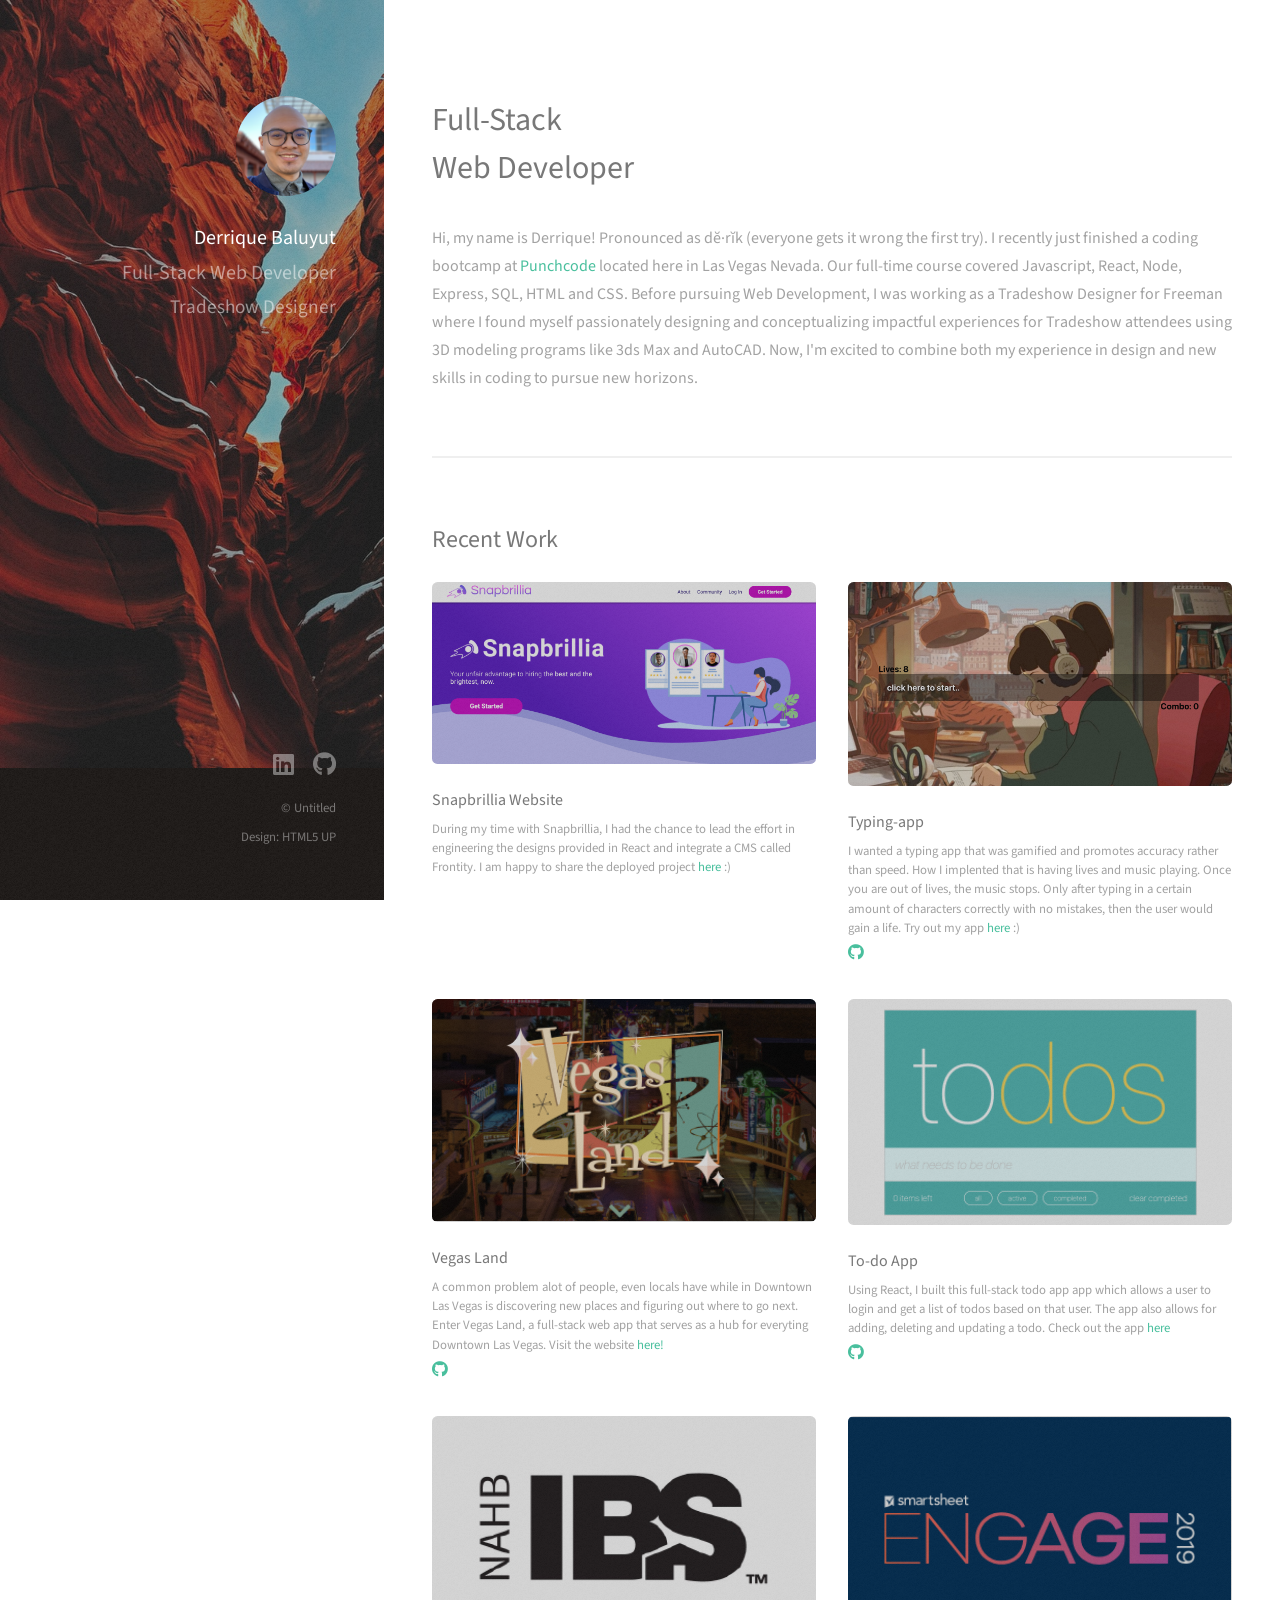
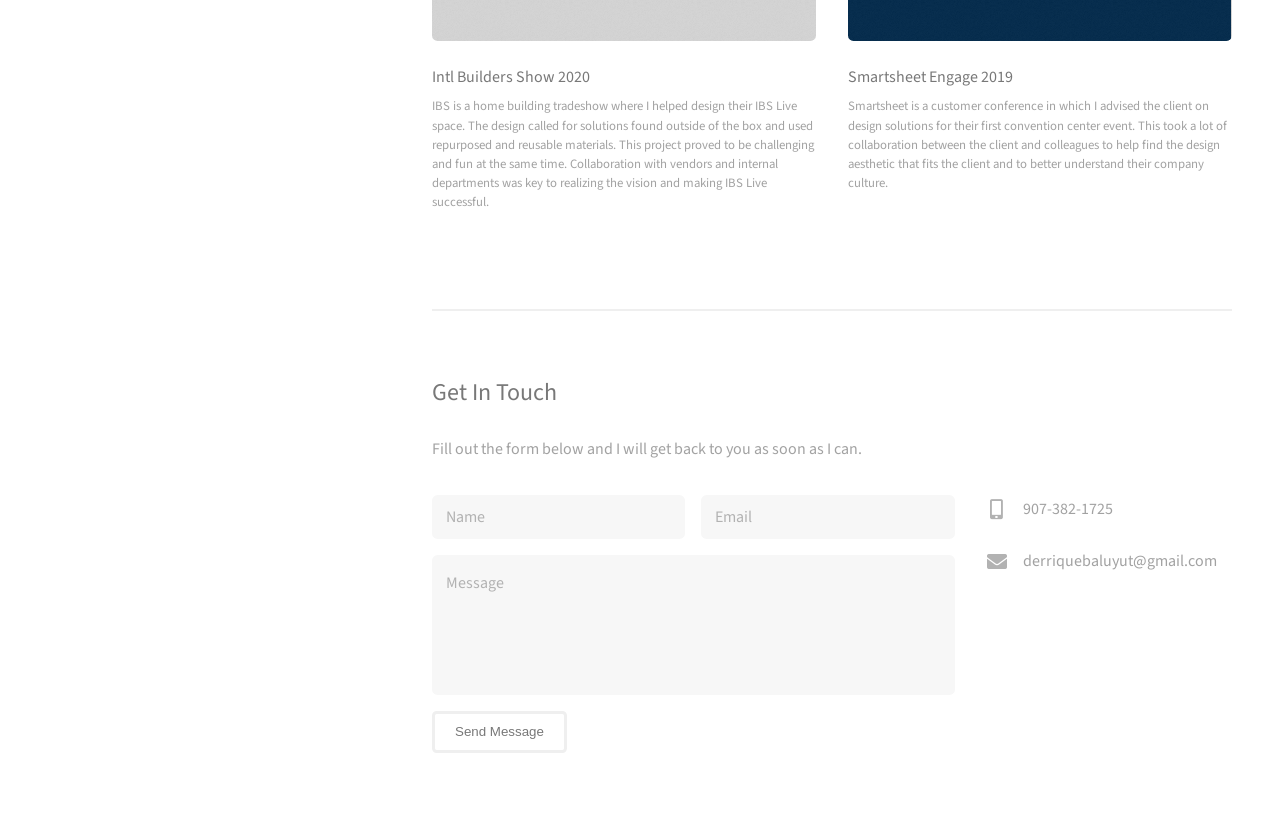
==== commit 1a48d516: "add snapbrillia site" ====
--- a/index.html
+++ b/index.html
@@ -83,6 +83,16 @@
       <section id="two">
         <h2>Recent Work</h2>
         <div class="row">
+          <article class="col-6 col-12-xsmall work-item">
+            <a href="images/thumbs/snapbrillia.png" class="image fit thumb"
+              ><img src="images/thumbs/snapbrillia.png" alt=""
+            title="Vegas Land is a Full-Stack app that"/></a>
+            <h3>Snapbrillia Website</h3>
+            <p>During my time with Snapbrillia, I had the chance to lead the effort in engineering the designs provided in React and integrate a CMS called Frontity. I am happy to share the deployed project <a href="https://snapbrillia.com/"
+							target='_blank'>here</a> :)
+						</p>
+         
+          </article>
           <article class="col-6 col-12-xsmall work-item">
             <a href="images/thumbs/typing-app.png" class="image fit thumb"
               ><img src="images/thumbs/typing-app.png" alt=""
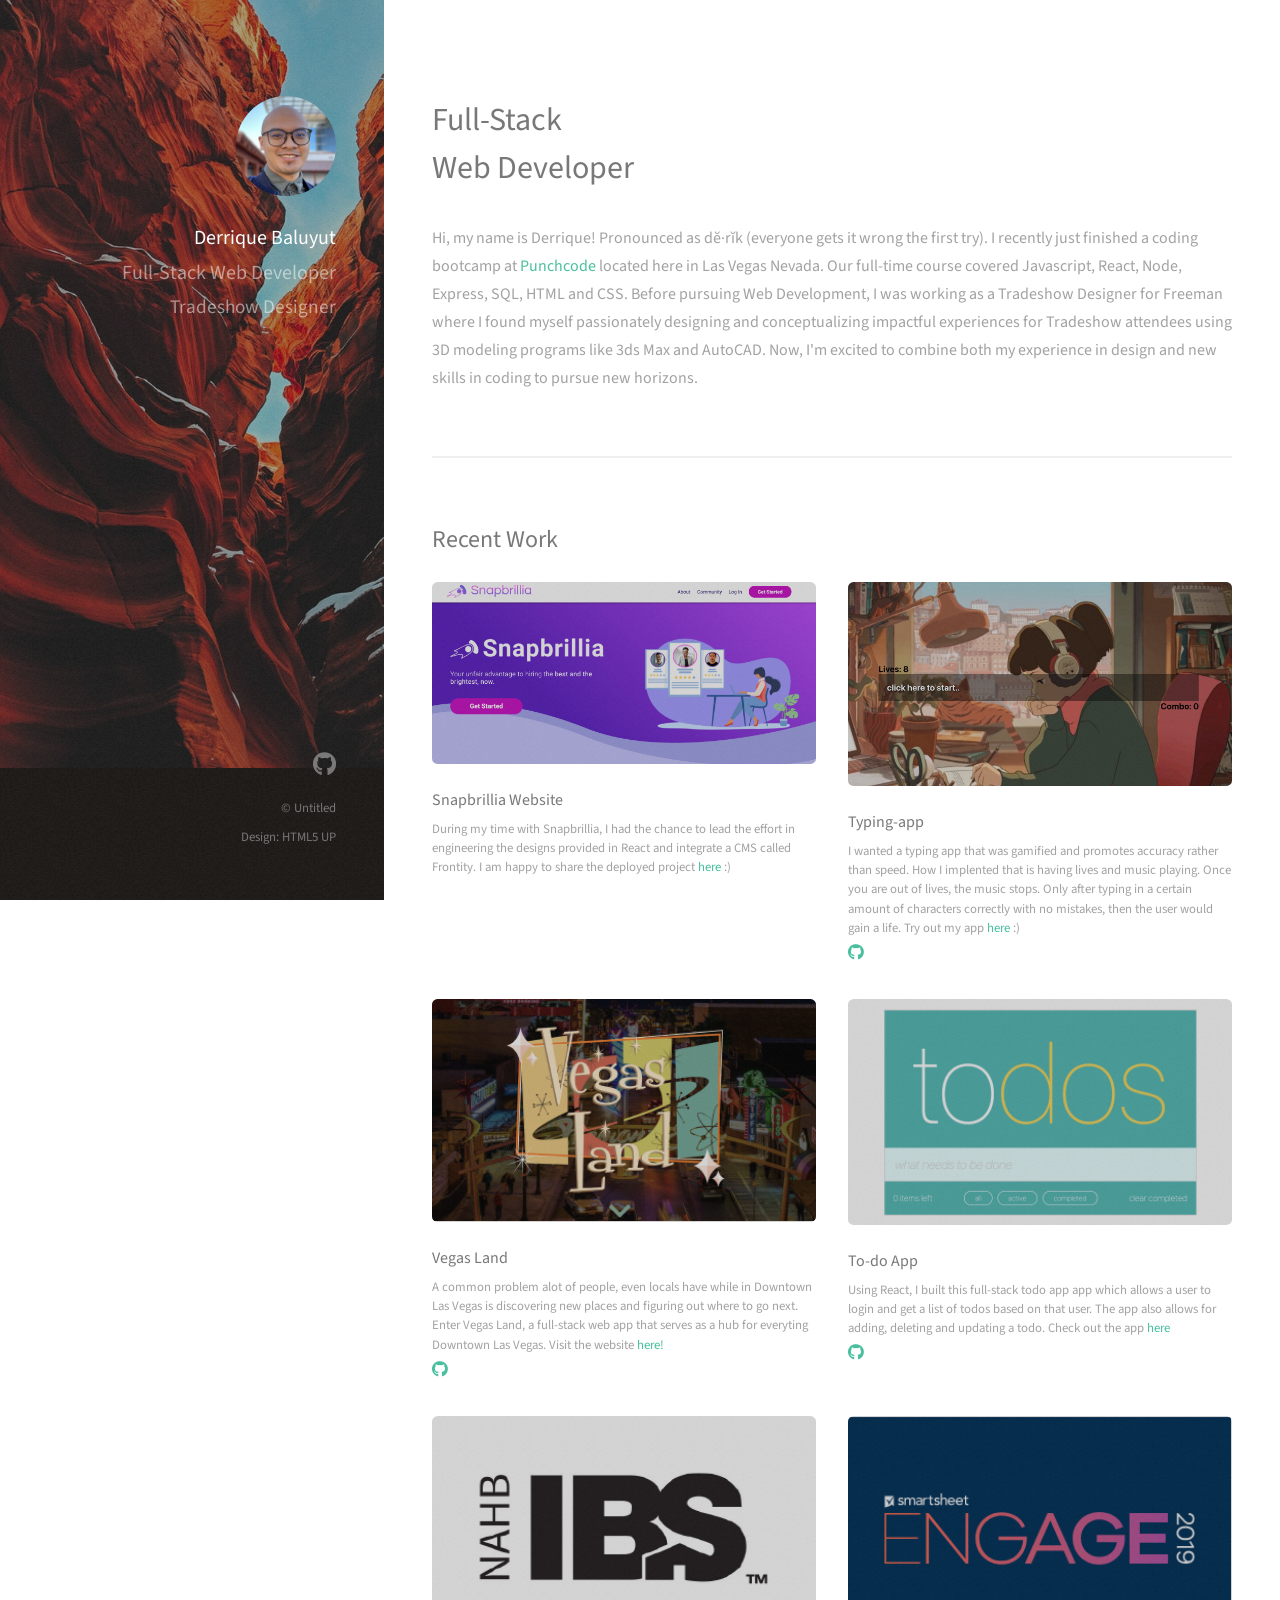
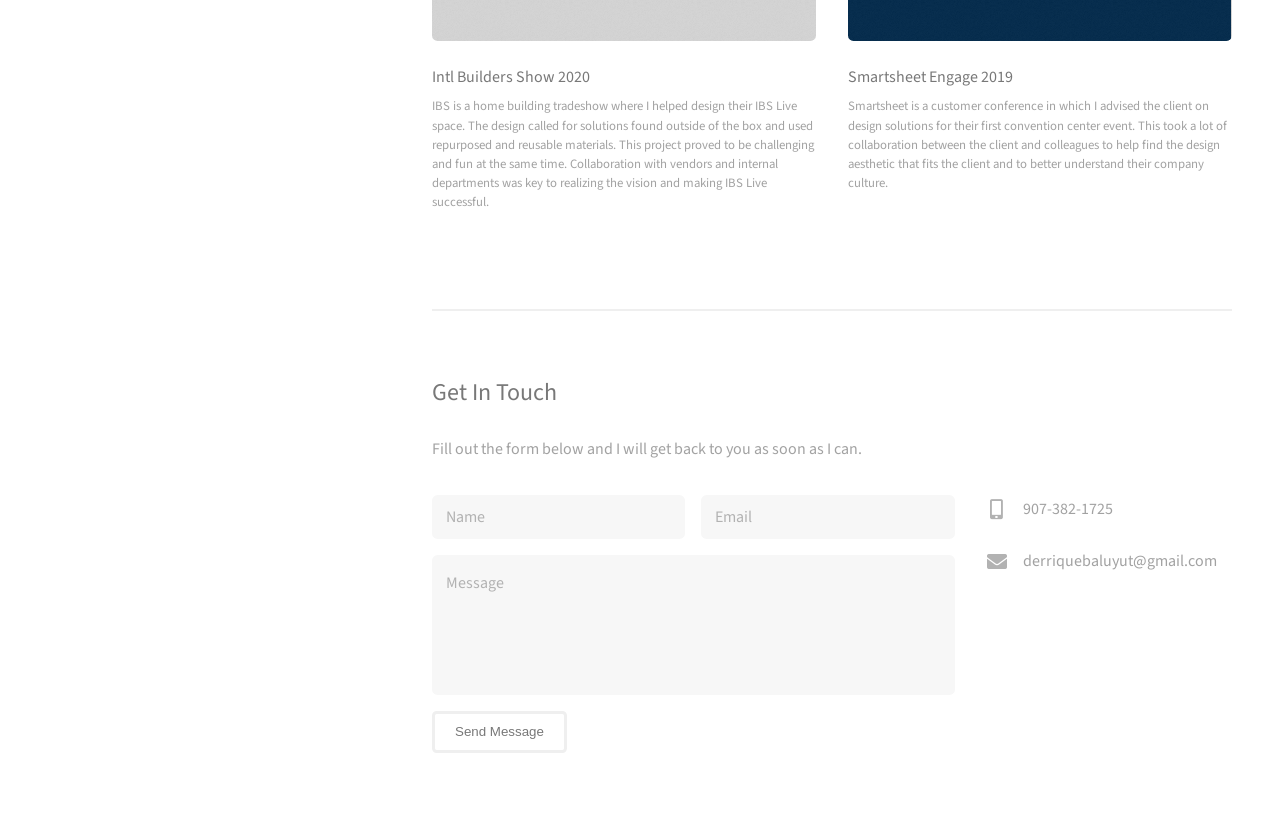
==== commit fed9b1de: "Update index.html" ====
--- a/index.html
+++ b/index.html
@@ -248,13 +248,6 @@
       <div class="inner">
         <ul class="icons">
           <li>
-            <a
-              href="https://www.linkedin.com/in/derrique-baluyut-5ba14545/"
-              class="icon brands fa-linkedin"
-              target="_blank"><span class="label">LinkedIn</span></a
-            >
-          </li>
-          <li>
             <a href="https://github.com/dbaluyut" class="icon brands fa-github"
               target="_blank"><span class="label">Github</span></a
             >
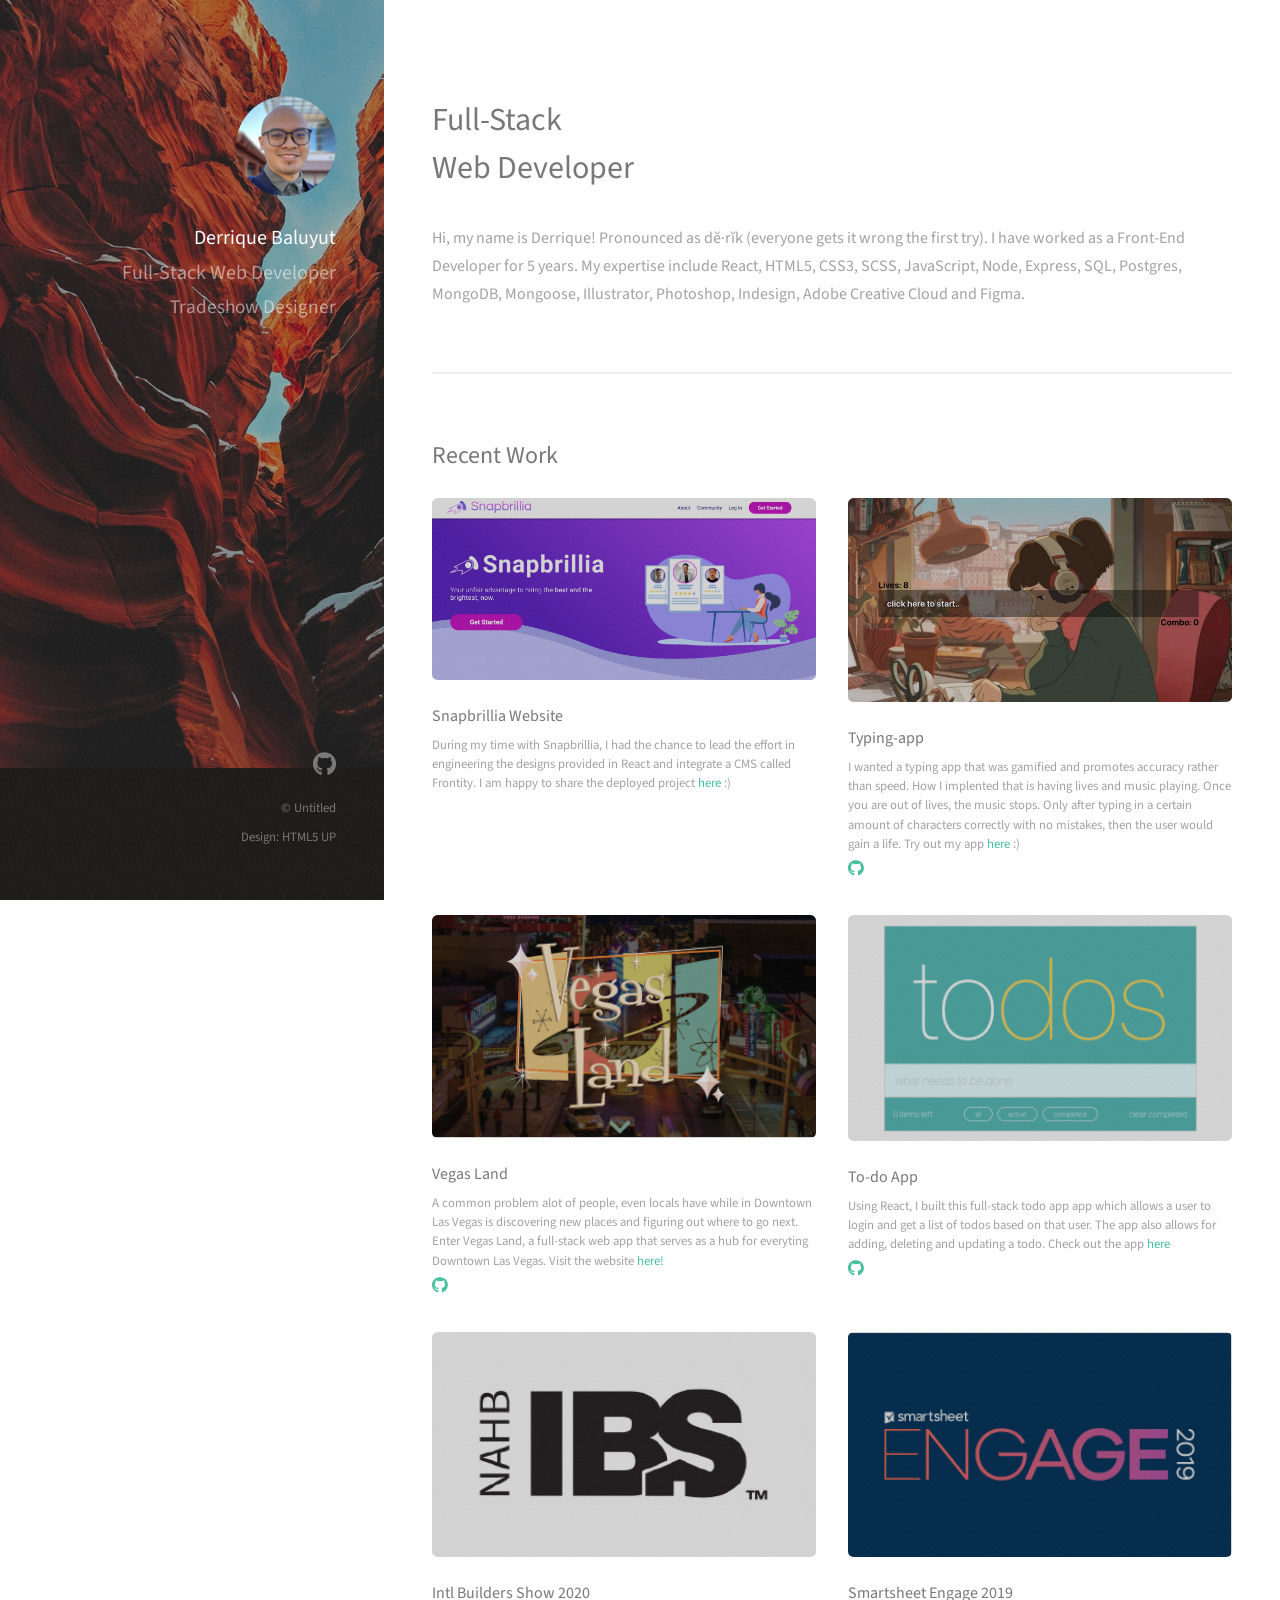
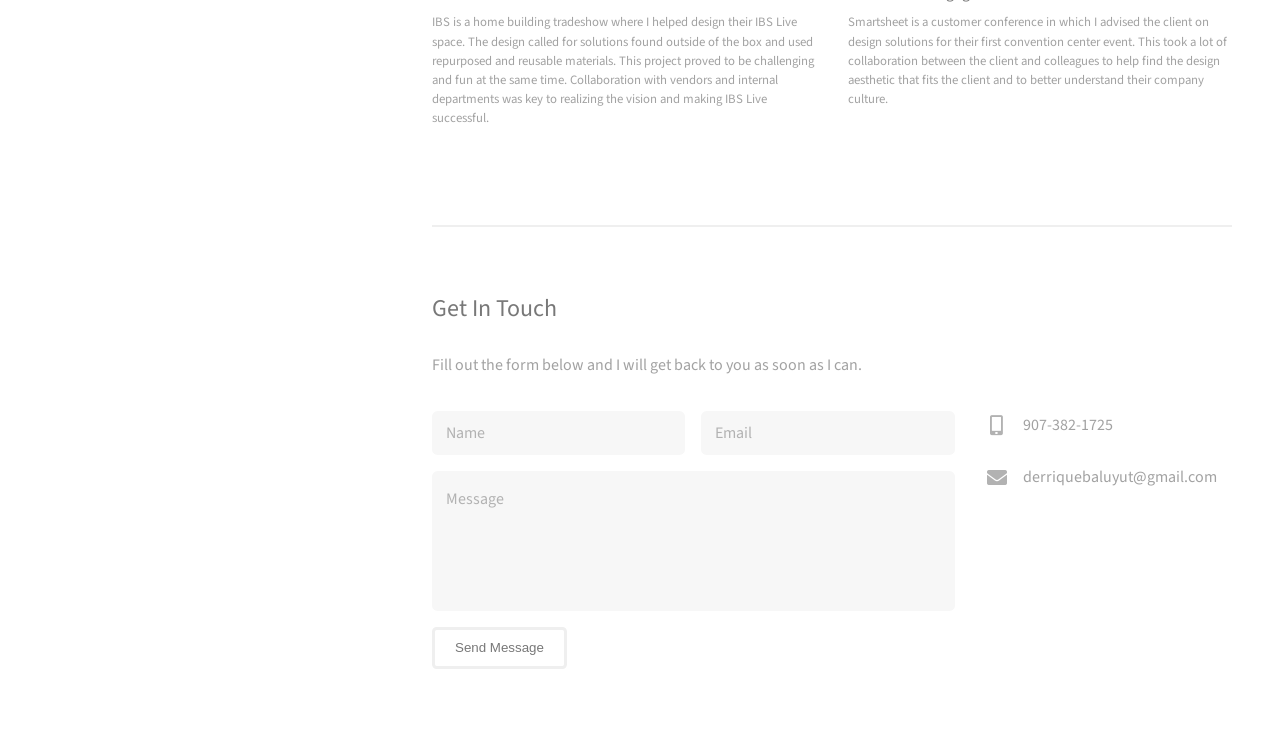
==== commit 61202189: "Update index.html" ====
--- a/index.html
+++ b/index.html
@@ -42,16 +42,7 @@
         </header>
         <p>
           Hi, my name is Derrique! Pronounced as dĕ·rĭk (everyone gets it wrong
-          the first try). I recently just finished a coding bootcamp at
-          <a href="http://www.punchcode.org/" target="_blank">Punchcode</a>
-          located here in Las Vegas Nevada. Our full-time course covered
-          Javascript, React, Node, Express, SQL, HTML and CSS. Before
-          pursuing Web Development, I was working as a Tradeshow Designer for
-          Freeman where I found myself passionately designing and
-          conceptualizing impactful experiences for Tradeshow attendees using 3D
-          modeling programs like 3ds Max and AutoCAD. Now, I'm excited to
-          combine both my experience in design and new skills in coding to
-          pursue new horizons.
+          the first try). I have worked as a Front-End Developer for 5 years. My expertise include React, HTML5, CSS3, SCSS, JavaScript, Node, Express, SQL, Postgres, MongoDB, Mongoose, Illustrator, Photoshop, Indesign, Adobe Creative Cloud and Figma.
         </p>
         <!-- <ul class="actions">
           <li><a href="#" class="button">Learn More</a></li>
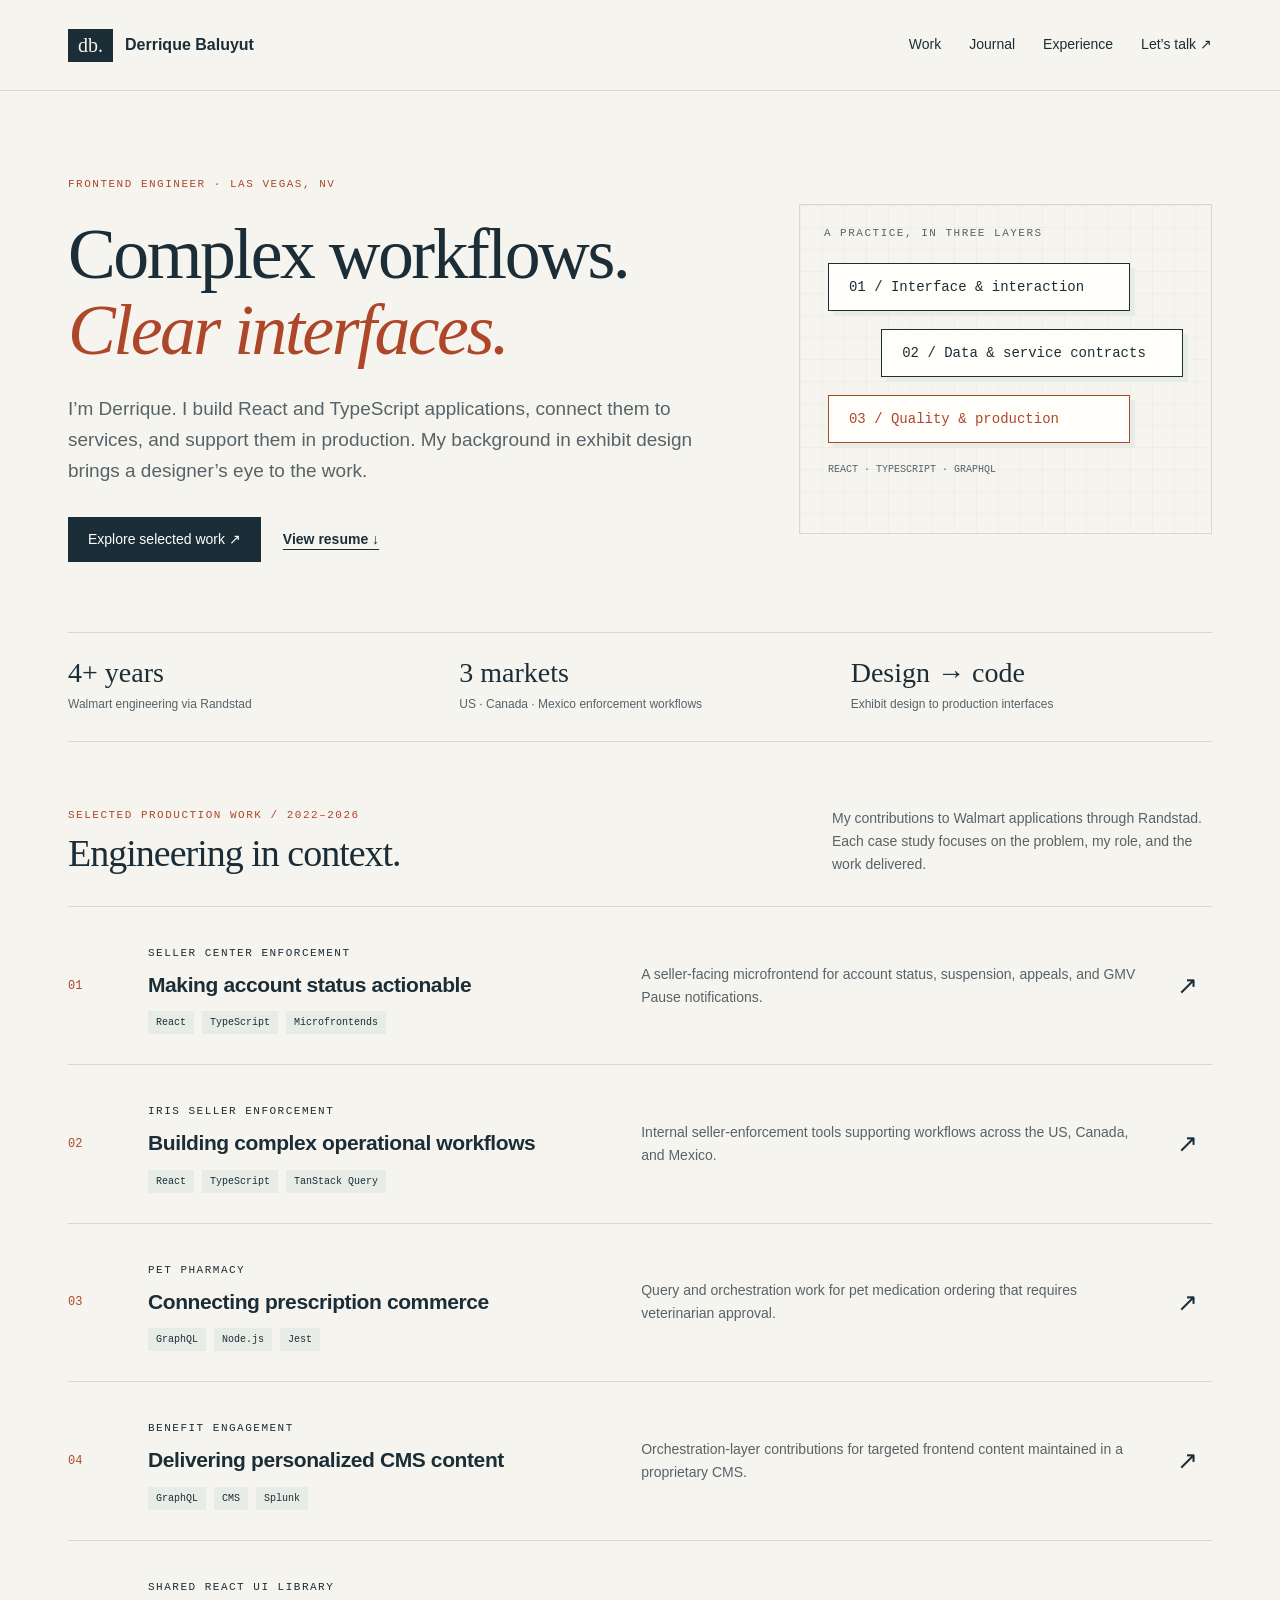
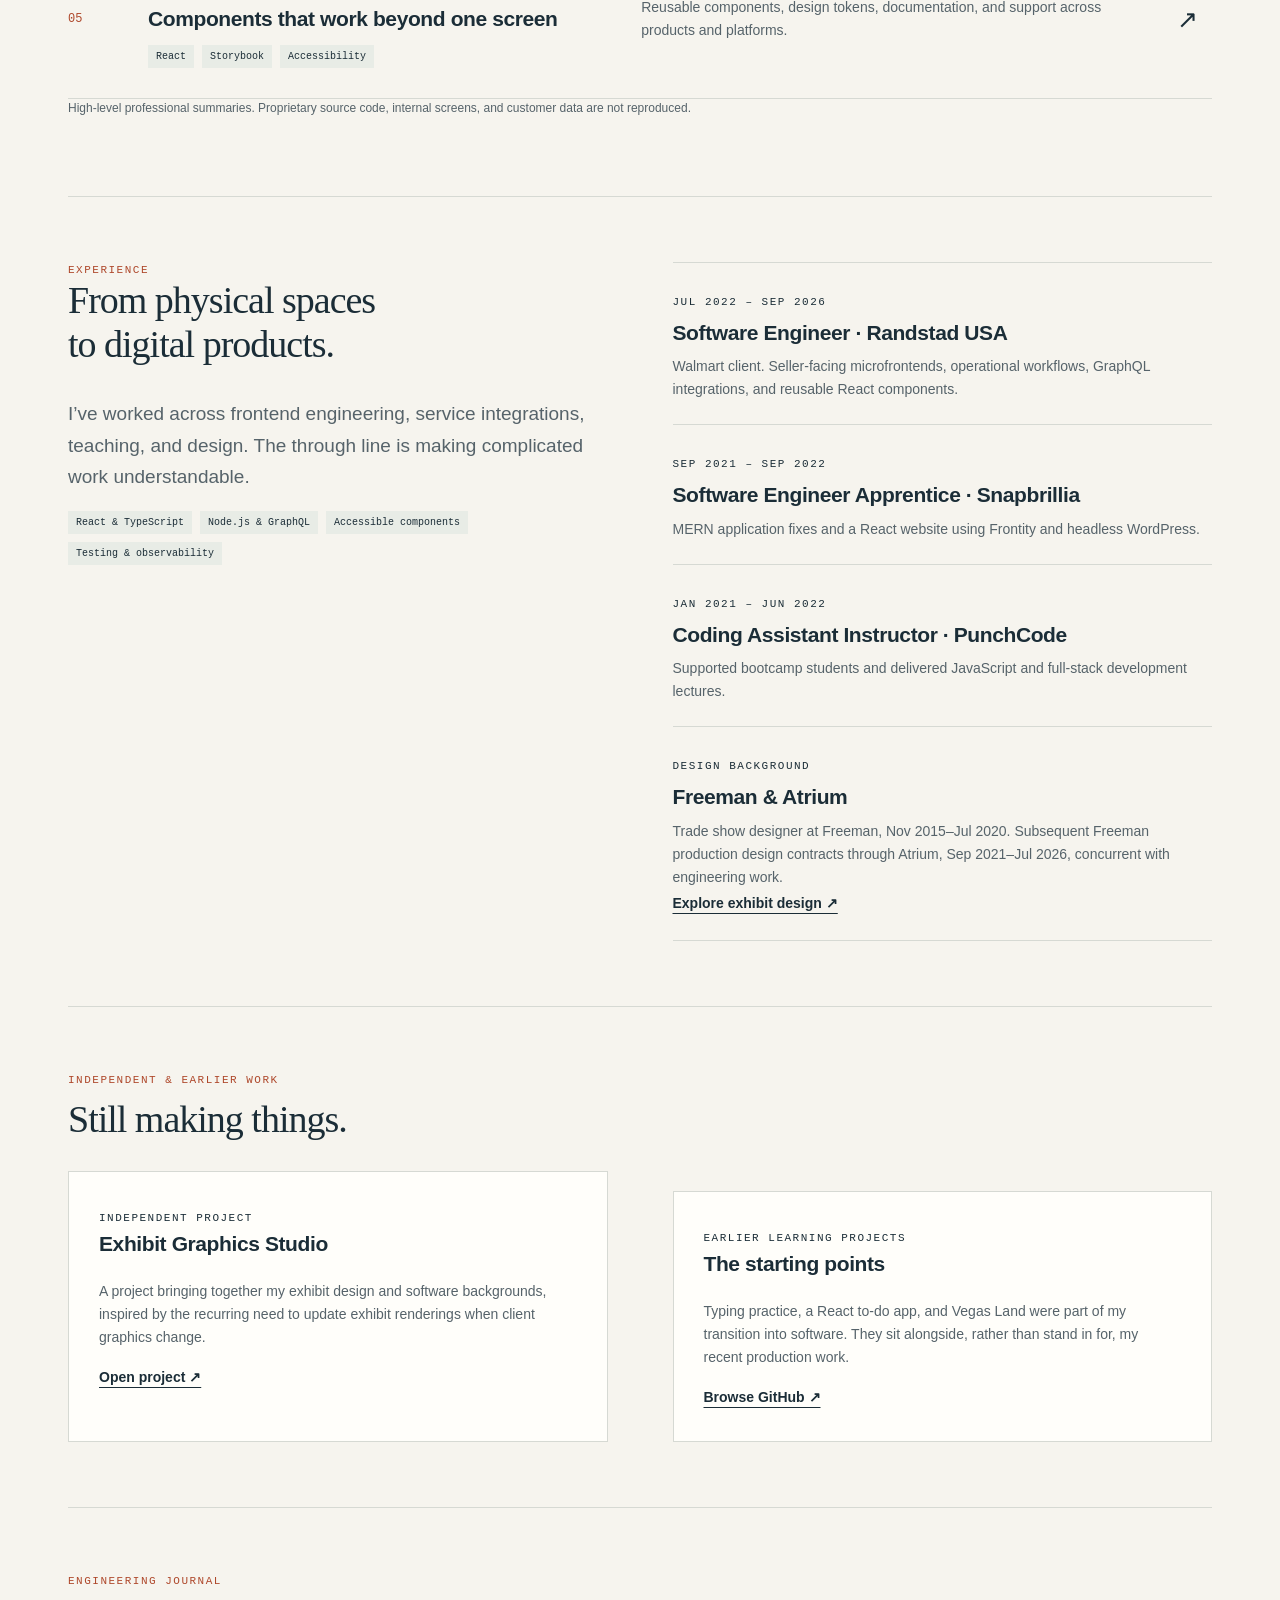
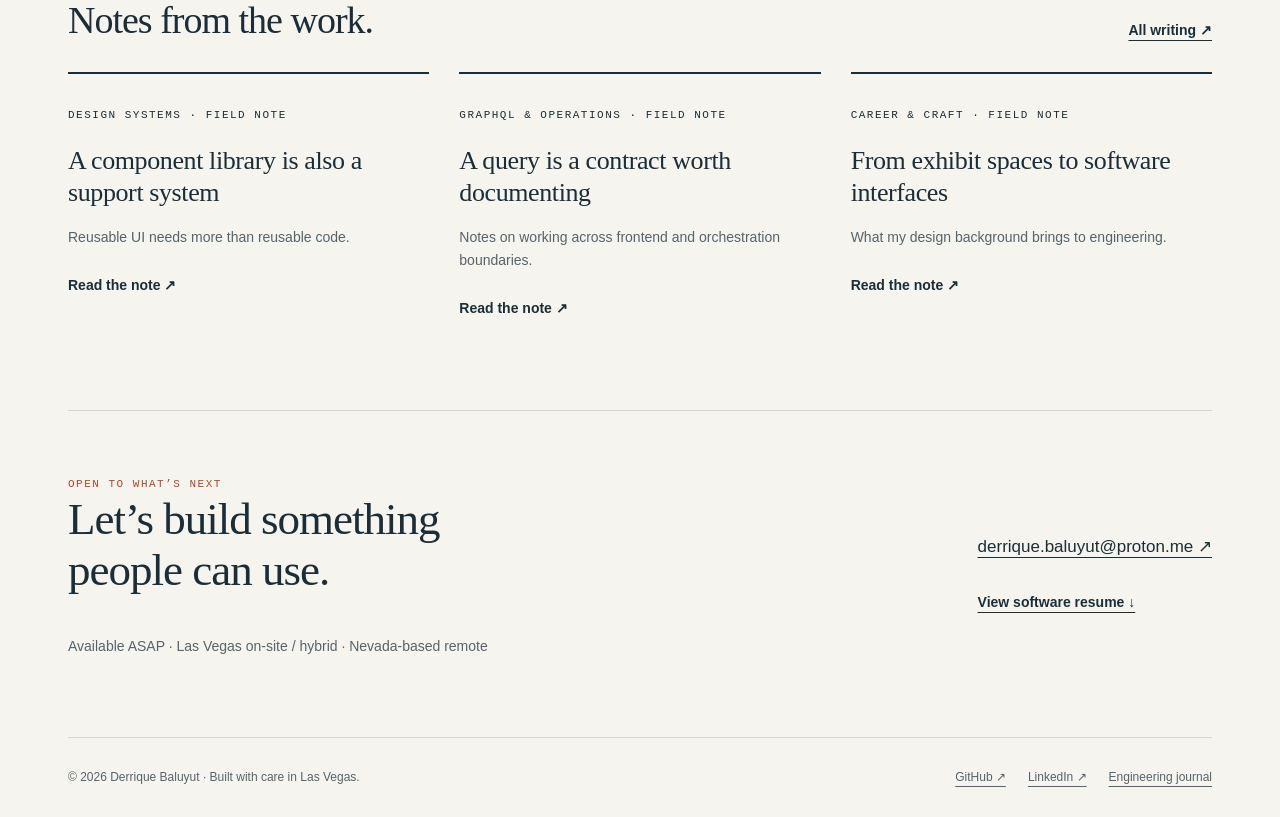
==== commit 99225959: "Refresh portfolio with production case studies and engineering journal" ====
--- a/index.html
+++ b/index.html
@@ -1,263 +1,7 @@
-<!DOCTYPE html>
-<!--
-	Strata by HTML5 UP
-	html5up.net | @ajlkn
-	Free for personal and commercial use under the CCA 3.0 license (html5up.net/license)
--->
-<html>
-  <head>
-    <title>Derrique Baluyut's Portfolio</title>
-    <meta charset="utf-8" />
-    <meta
-      name="viewport"
-      content="width=device-width, initial-scale=1, user-scalable=no"
-    />
-    <link rel="stylesheet" href="assets/css/main.css" />
-  </head>
-  <body class="is-preload">
-    <!-- Header -->
-    <header id="header">
-      <div class="inner">
-        <a href="#" class="image avatar"
-          ><img src="images/avatar.png" alt=""
-        /></a>
-        <h1>
-          <strong>Derrique Baluyut</strong>
-        </h1>
-        <h1>Full-Stack Web Developer</h1>
-        <h1 style="font-size: 1.2rem;">Tradeshow Designer</h2>
-        <br />
-      </div>
-    </header>
-
-    <!-- Main -->
-    <div id="main">
-      <!-- One -->
-      <section id="one">
-        <header class="major">
-          <h2>
-            Full-Stack<br />
-            Web Developer
-          </h2>
-        </header>
-        <p>
-          Hi, my name is Derrique! Pronounced as dĕ·rĭk (everyone gets it wrong
-          the first try). I have worked as a Front-End Developer for 5 years. My expertise include React, HTML5, CSS3, SCSS, JavaScript, Node, Express, SQL, Postgres, MongoDB, Mongoose, Illustrator, Photoshop, Indesign, Adobe Creative Cloud and Figma.
-        </p>
-        <!-- <ul class="actions">
-          <li><a href="#" class="button">Learn More</a></li>
-        </ul> -->
-      </section>
-
-      <!-- <section>
-        <h3>Skills</h3>
-
-        <div class="skills-container">
-          <div id="tech-skills">
-            <h4>Tech</h4>
-            <li>Javascript</li>
-            <li>React</li>
-            <li>Redux</li>
-            <li>Node</li>
-            <li>SQL</li>
-          </div>
-          <div id="tech-skills">
-            <h4>Design</h4>
-            <li>3ds Max</li>
-            <li>AutoCAD</li>
-            <li>Adobe Creative Suite</li>
-          </div>
-        </div>
-      </section> -->
-
-      <!-- Two -->
-      <section id="two">
-        <h2>Recent Work</h2>
-        <div class="row">
-          <article class="col-6 col-12-xsmall work-item">
-            <a href="images/thumbs/snapbrillia.png" class="image fit thumb"
-              ><img src="images/thumbs/snapbrillia.png" alt=""
-            title="Vegas Land is a Full-Stack app that"/></a>
-            <h3>Snapbrillia Website</h3>
-            <p>During my time with Snapbrillia, I had the chance to lead the effort in engineering the designs provided in React and integrate a CMS called Frontity. I am happy to share the deployed project <a href="https://snapbrillia.com/"
-							target='_blank'>here</a> :)
-						</p>
-         
-          </article>
-          <article class="col-6 col-12-xsmall work-item">
-            <a href="images/thumbs/typing-app.png" class="image fit thumb"
-              ><img src="images/thumbs/typing-app.png" alt=""
-            title="Vegas Land is a Full-Stack app that"/></a>
-            <h3>Typing-app</h3>
-            <p>I wanted a typing app that was gamified and promotes accuracy rather than speed. How I implented that is having lives and music playing. Once you are out of lives, the music stops. Only after typing in a certain amount of characters correctly with no mistakes, then the user would gain a life. Try out my app <a href="https://dbaluyut.github.io/typing-app/"
-							target='_blank'>here</a> :)
-						</p>
-            <a href="https://github.com/dbaluyut/typing-app" class="icon brands fa-github"
-            target="_blank"><span class="label">Github</span></a
-          >
-          </article>
-          <article class="col-6 col-12-xsmall work-item">
-            <a href="images/vegasland.png" class="image fit thumb"
-              ><img src="images/thumbs/vegasland-02.png" alt=""
-            title="Vegas Land is a Full-Stack app that"/></a>
-            <h3>Vegas Land</h3>
-            <p>A common problem alot of people, even locals have while in Downtown
-							Las Vegas is discovering new places and figuring out where to go next.
-							Enter Vegas Land, a full-stack web app that serves as a hub for everyting
-							Downtown Las Vegas. Visit the website <a href="https://vegasland-app.herokuapp.com/" target="_blank">here!</a>
-						</p>
-            <a href="https://github.com/bereket-girma/Vegas-Land" class="icon brands fa-github"
-            target="_blank"><span class="label">Github</span></a
-          >
-          </article>
-          <article class="col-6 col-12-xsmall work-item">
-            <a href="images/todo.png" class="image fit thumb"
-              ><img src="images/thumbs/thumb-02.png" alt=""
-            /></a>
-            <h3>To-do App</h3>
-            <p>Using React, I built this full-stack todo app app which allows a user to login
-							and get a list of todos based on that user. The app also allows for adding, deleting
-							and updating a todo. Check out the app <a href="https://dbaluyut.github.io/22-react-todo/"
-							target='_blank'>here</a>
-						</p>
-            <a href="https://github.com/dbaluyut/22-react-todo" class="icon brands fa-github"
-            target="_blank"><span class="label">Github</span></a
-          >
-          </article>
-          <article class="col-6 col-12-xsmall work-item">
-            <a href="images/ibslive.PNG" class="image fit thumb"
-              ><img src="images/thumbs/thumb-01.png" alt=""
-            /></a>
-            <h3>Intl Builders Show 2020</h3>
-            <p>IBS is a home building tradeshow where I helped design their IBS Live space.
-							The design called for solutions found outside of the box and used repurposed and
-							reusable materials. This project proved to be challenging and fun at the same time.
-							Collaboration with vendors and internal departments was key to realizing the vision
-							and making IBS Live successful.
-						</p>
-          </article>
-          <article class="col-6 col-12-xsmall work-item">
-            <a href="images/smartsheet.PNG" class="image fit thumb"
-              ><img src="images/thumbs/thumb-03.png" alt=""
-            /></a>
-            <h3>Smartsheet Engage 2019</h3>
-            <p>
-						Smartsheet is a customer conference in which I advised the client on design solutions
-						for their first convention center event. This took a lot of collaboration between
-						the client and colleagues to help find the design aesthetic that fits the 
-						client and to better understand their company culture.
-						</p>
-          </article>
-          <!-- <article class="col-6 col-12-xsmall work-item">
-            <a href="images/fulls/05.jpg" class="image fit thumb"
-              ><img src="images/thumbs/05.jpg" alt=""
-            /></a>
-            <h3>Nunc enim commodo aliquet</h3>
-            <p>Lorem ipsum dolor sit amet nisl sed nullam feugiat.</p>
-          </article>
-          <article class="col-6 col-12-xsmall work-item">
-            <a href="images/fulls/06.jpg" class="image fit thumb"
-              ><img src="images/thumbs/06.jpg" alt=""
-            /></a>
-            <h3>Risus ornare lacinia</h3>
-            <p>Lorem ipsum dolor sit amet nisl sed nullam feugiat.</p>
-          </article> -->
-        </div>
-        <!-- <ul class="actions">
-          <li><a href="#" class="button">Full Portfolio</a></li>
-        </ul> -->
-      </section>
-
-      <!-- Three -->
-      <section id="three">
-        <h2>Get In Touch</h2>
-        <p>
-          Fill out the form below and I will get back to you as soon as I can.
-        </p>
-        <div class="row">
-          <div class="col-8 col-12-small">
-            <form method="post" action="https://formspree.io/f/xoqpllzy">
-              <div class="row gtr-uniform gtr-50">
-                <div class="col-6 col-12-xsmall">
-                  <input type="text" name="name" id="name" placeholder="Name" />
-                </div>
-                <div class="col-6 col-12-xsmall">
-                  <input
-                    type="email"
-                    name="_replyto"
-                    id="email"
-                    placeholder="Email"
-                  />
-                </div>
-                <div class="col-12">
-                  <textarea
-                    name="message"
-                    id="message"
-                    placeholder="Message"
-                    rows="4"
-                  ></textarea>
-                </div>
-              </div>
-                <ul class="actions">
-              <li><button class="button"type="submit">Send Message</button></li>
-            </ul>
-            </form>
-          
-          </div>
-          <div class="col-4 col-12-small">
-            <ul class="labeled-icons">
-              <!-- <li>
-                <h3 class="icon solid fa-home">
-                  <span class="label">Address</span>
-                </h3>
-                1234 Somewhere Rd.<br />
-                Nashville, TN 00000<br />
-                United States
-              </li> -->
-              <li>
-                <h3 class="icon solid fa-mobile-alt">
-                  <span class="label">Phone</span>
-                </h3>
-                907-382-1725
-              </li>
-              <li>
-                <h3 class="icon solid fa-envelope">
-                  <span class="label">Email</span>
-                </h3>
-                <a href="#">derriquebaluyut@gmail.com</a>
-              </li>
-            </ul>
-          </div>
-        </div>
-      </section>
-
-      
-		</div>
-
-    <!-- Footer -->
-    <footer id="footer">
-      <div class="inner">
-        <ul class="icons">
-          <li>
-            <a href="https://github.com/dbaluyut" class="icon brands fa-github"
-              target="_blank"><span class="label">Github</span></a
-            >
-          </li>
-       
-        </ul>
-        <ul class="copyright">
-          <li>&copy; Untitled</li>
-          <li>Design: <a href="http://html5up.net">HTML5 UP</a></li>
-        </ul>
-      </div>
-    </footer>
-
-    <!-- Scripts -->
-    <script src="assets/js/jquery.min.js"></script>
-    <script src="assets/js/jquery.poptrox.min.js"></script>
-    <script src="assets/js/browser.min.js"></script>
-    <script src="assets/js/breakpoints.min.js"></script>
-    <script src="assets/js/util.js"></script>
-    <script src="assets/js/main.js"></script>
-  </body>
-</html>
+<!doctype html><html lang="en"><head><meta charset="utf-8"><meta name="viewport" content="width=device-width,initial-scale=1"><title>Frontend engineer, with a designer’s eye | Derrique Baluyut</title><meta name="description" content="React and TypeScript engineer with 4+ years building Walmart e-commerce applications through Randstad. Production case studies and engineering notes."><meta name="theme-color" content="#f6f4ee"><link rel="stylesheet" href="/style.css"><link rel="icon" href="data:image/svg+xml,%3Csvg xmlns='http://www.w3.org/2000/svg' viewBox='0 0 64 64'%3E%3Crect width='64' height='64' fill='%231b2d37'/%3E%3Ctext x='9' y='43' font-size='38' fill='%23f6f4ee' font-family='Georgia'%3Edb%3C/text%3E%3C/svg%3E"><meta property="og:title" content="Frontend engineer, with a designer’s eye | Derrique Baluyut"><meta property="og:description" content="React and TypeScript engineer with 4+ years building Walmart e-commerce applications through Randstad. Production case studies and engineering notes."><meta property="og:type" content="website"></head><body><a class="skip" href="#main">Skip to content</a><header><div class="wrap nav"><a class="brand" href="/"><span class="monogram">db.</span>Derrique Baluyut</a><nav class="navlinks" aria-label="Main navigation"><a href="/#work">Work</a><a href="/journal/" >Journal</a><a href="/#experience">Experience</a><a href="mailto:derrique.baluyut@proton.me">Let’s talk ↗</a></nav></div></header><main id="main" class="wrap">
+<div class="hero"><div><div class="eyebrow">Frontend engineer · Las Vegas, NV</div><h1>Complex workflows.<br><em>Clear interfaces.</em></h1><p class="lead">I’m Derrique. I build React and TypeScript applications, connect them to services, and support them in production. My background in exhibit design brings a designer’s eye to the work.</p><div class="actions"><a class="button" href="#work">Explore selected work ↗</a><a class="textlink" href="/resume.pdf">View resume ↓</a></div></div><div class="hero-art" aria-label="My work connects interface design, data contracts, and production support"><span class="label">A practice, in three layers</span><div class="art-box">01 / Interface & interaction</div><div class="art-box">02 / Data & service contracts</div><div class="art-box">03 / Quality & production</div><span class="art-foot">REACT · TYPESCRIPT · GRAPHQL</span></div></div>
+<div class="facts"><div><strong>4+ years</strong><span>Walmart engineering via Randstad</span></div><div><strong>3 markets</strong><span>US · Canada · Mexico enforcement workflows</span></div><div><strong>Design → code</strong><span>Exhibit design to production interfaces</span></div></div>
+<section id="work"><div class="sectionhead"><div><div class="eyebrow">Selected production work / 2022–2026</div><h2>Engineering in context.</h2></div><p>My contributions to Walmart applications through Randstad. Each case study focuses on the problem, my role, and the work delivered.</p></div><div class="worklist"><a class="workrow" href="/case-studies/seller-center/"><span class="number">01</span><div><span class="meta">Seller Center Enforcement</span><h3>Making account status actionable</h3><div class="tags"><span class="tag">React</span><span class="tag">TypeScript</span><span class="tag">Microfrontends</span></div></div><p class="description">A seller-facing microfrontend for account status, suspension, appeals, and GMV Pause notifications.</p><span class="arrow" aria-hidden="true">↗</span></a><a class="workrow" href="/case-studies/seller-enforcement/"><span class="number">02</span><div><span class="meta">IRIS Seller Enforcement</span><h3>Building complex operational workflows</h3><div class="tags"><span class="tag">React</span><span class="tag">TypeScript</span><span class="tag">TanStack Query</span></div></div><p class="description">Internal seller-enforcement tools supporting workflows across the US, Canada, and Mexico.</p><span class="arrow" aria-hidden="true">↗</span></a><a class="workrow" href="/case-studies/pet-pharmacy/"><span class="number">03</span><div><span class="meta">Pet Pharmacy</span><h3>Connecting prescription commerce</h3><div class="tags"><span class="tag">GraphQL</span><span class="tag">Node.js</span><span class="tag">Jest</span></div></div><p class="description">Query and orchestration work for pet medication ordering that requires veterinarian approval.</p><span class="arrow" aria-hidden="true">↗</span></a><a class="workrow" href="/case-studies/benefit-engagement/"><span class="number">04</span><div><span class="meta">Benefit Engagement</span><h3>Delivering personalized CMS content</h3><div class="tags"><span class="tag">GraphQL</span><span class="tag">CMS</span><span class="tag">Splunk</span></div></div><p class="description">Orchestration-layer contributions for targeted frontend content maintained in a proprietary CMS.</p><span class="arrow" aria-hidden="true">↗</span></a><a class="workrow" href="/case-studies/react-ui-library/"><span class="number">05</span><div><span class="meta">Shared React UI Library</span><h3>Components that work beyond one screen</h3><div class="tags"><span class="tag">React</span><span class="tag">Storybook</span><span class="tag">Accessibility</span></div></div><p class="description">Reusable components, design tokens, documentation, and support across products and platforms.</p><span class="arrow" aria-hidden="true">↗</span></a></div><p class="subtle">High-level professional summaries. Proprietary source code, internal screens, and customer data are not reproduced.</p></section>
+<section id="experience"><div class="columns"><div><div class="eyebrow">Experience</div><h2>From physical spaces<br>to digital products.</h2><p class="lead">I’ve worked across frontend engineering, service integrations, teaching, and design. The through line is making complicated work understandable.</p><div class="tags"><span class="tag">React & TypeScript</span><span class="tag">Node.js & GraphQL</span><span class="tag">Accessible components</span><span class="tag">Testing & observability</span></div></div><div class="timeline"><div class="timeitem"><span class="meta">Jul 2022 – Sep 2026</span><h3>Software Engineer · Randstad USA</h3><p>Walmart client. Seller-facing microfrontends, operational workflows, GraphQL integrations, and reusable React components.</p></div><div class="timeitem"><span class="meta">Sep 2021 – Sep 2022</span><h3>Software Engineer Apprentice · Snapbrillia</h3><p>MERN application fixes and a React website using Frontity and headless WordPress.</p></div><div class="timeitem"><span class="meta">Jan 2021 – Jun 2022</span><h3>Coding Assistant Instructor · PunchCode</h3><p>Supported bootcamp students and delivered JavaScript and full-stack development lectures.</p></div><div class="timeitem"><span class="meta">Design background</span><h3>Freeman & Atrium</h3><p>Trade show designer at Freeman, Nov 2015–Jul 2020. Subsequent Freeman production design contracts through Atrium, Sep 2021–Jul 2026, concurrent with engineering work.</p><a class="textlink" href="https://dbaluyut.github.io/exhibit-portfolio/">Explore exhibit design ↗</a></div></div></div></section>
+<section><div class="sectionhead"><div><div class="eyebrow">Independent & earlier work</div><h2>Still making things.</h2></div></div><div class="columns"><div class="projectbox"><span class="meta">Independent project</span><h3>Exhibit Graphics Studio</h3><p>A project bringing together my exhibit design and software backgrounds, inspired by the recurring need to update exhibit renderings when client graphics change.</p><a class="textlink" href="https://exhibit-graphics-studio.derriquebaluyut.chatgpt.site">Open project ↗</a></div><div class="projectbox"><span class="meta">Earlier learning projects</span><h3>The starting points</h3><p>Typing practice, a React to-do app, and Vegas Land were part of my transition into software. They sit alongside, rather than stand in for, my recent production work.</p><a class="textlink" href="https://github.com/dbaluyut">Browse GitHub ↗</a></div></div></section>
+<section><div class="sectionhead"><div><div class="eyebrow">Engineering journal</div><h2>Notes from the work.</h2></div><a class="textlink" href="/journal/">All writing ↗</a></div><div class="notegrid"><a class="notecard" href="/journal/components-are-a-service/"><span class="meta">Design systems · Field note</span><h3>A component library is also a support system</h3><p>Reusable UI needs more than reusable code.</p><span class="textlink">Read the note ↗</span></a><a class="notecard" href="/journal/contracts-and-observability/"><span class="meta">GraphQL & operations · Field note</span><h3>A query is a contract worth documenting</h3><p>Notes on working across frontend and orchestration boundaries.</p><span class="textlink">Read the note ↗</span></a><a class="notecard" href="/journal/from-exhibits-to-interfaces/"><span class="meta">Career & craft · Field note</span><h3>From exhibit spaces to software interfaces</h3><p>What my design background brings to engineering.</p><span class="textlink">Read the note ↗</span></a></div></section><section class="contact"><div><div class="eyebrow">Open to what’s next</div><h2>Let’s build something<br>people can use.</h2><p>Available ASAP · Las Vegas on-site / hybrid · Nevada-based remote</p></div><div><a class="email" href="mailto:derrique.baluyut@proton.me">derrique.baluyut@proton.me ↗</a><div class="actions"><a class="textlink" href="/resume.pdf">View software resume ↓</a></div></div></section></main><footer><div class="wrap footer"><span>© 2026 Derrique Baluyut · Built with care in Las Vegas.</span><div><a href="https://github.com/dbaluyut">GitHub ↗</a><a href="https://www.linkedin.com/in/derrique-baluyut-5ba14545/">LinkedIn ↗</a><a href="/journal/">Engineering journal</a></div></div></footer></body></html>
--- a/style.css
+++ b/style.css
@@ -0,0 +1,2 @@
+
+:root{--paper:#f6f4ee;--ink:#1b2d37;--muted:#56636a;--line:#d6d9d3;--accent:#ae472a;--soft:#e8ece6;--white:#fffefa;--mono:ui-monospace,SFMono-Regular,Consolas,monospace}*{box-sizing:border-box}html{scroll-behavior:smooth;scroll-padding-top:90px}body{margin:0;background:var(--paper);color:var(--ink);font:17px/1.65 -apple-system,BlinkMacSystemFont,'Segoe UI',sans-serif}a{color:inherit;text-underline-offset:5px}a:hover{color:var(--accent)}button{font:inherit}button,a{-webkit-tap-highlight-color:transparent}a:focus-visible,button:focus-visible,input:focus-visible{outline:3px solid var(--accent);outline-offset:5px}.skip{position:absolute;top:-100px;left:20px;background:var(--ink);color:white;padding:10px;z-index:20}.skip:focus{top:10px}.wrap{max-width:1240px;margin:auto;padding:0 48px}header{border-bottom:1px solid var(--line)}.nav{min-height:90px;display:flex;justify-content:space-between;align-items:center;gap:30px}.brand{text-decoration:none;display:flex;align-items:center;gap:12px;font-size:16px;font-weight:650}.monogram{background:var(--ink);color:var(--paper);padding:5px 10px;font:20px Georgia,serif}.navlinks{display:flex;gap:28px;font-size:14px}.navlinks a{text-decoration:none}.navlinks a[aria-current=page]{color:var(--accent);text-decoration:underline}.hero{padding:85px 0 70px;display:grid;grid-template-columns:1.6fr 1fr;gap:70px;align-items:center}.eyebrow,.label,.meta{font:11px/1.6 var(--mono);text-transform:uppercase;letter-spacing:1.5px}.eyebrow{color:var(--accent)}h1,h2,h3,p{margin-top:0}h1{font:normal clamp(44px,5.6vw,76px)/1.06 Georgia,serif;letter-spacing:-2.5px;margin:22px 0 25px}h1 em{font-weight:normal;color:var(--accent)}h2{font:normal 38px/1.15 Georgia,serif;letter-spacing:-1px}h3{font-size:21px;line-height:1.35;letter-spacing:-.4px}.lead{font-size:19px;max-width:650px;color:var(--muted)}.actions{display:flex;gap:22px;align-items:center;flex-wrap:wrap;margin-top:30px}.button{background:var(--ink);color:white;text-decoration:none;padding:11px 20px;display:inline-block;font-size:14px}.button:hover{background:var(--accent);color:white}.textlink{font-size:14px;font-weight:600}.hero-art{position:relative;min-height:330px;border:1px solid var(--line);background:linear-gradient(90deg,#cfd5d133 1px,transparent 1px),linear-gradient(#cfd5d133 1px,transparent 1px);background-size:22px 22px;padding:28px;display:flex;flex-direction:column;justify-content:center;gap:18px}.hero-art .label{color:var(--muted);position:absolute;top:20px;left:24px}.art-box{border:1px solid var(--ink);background:var(--white);padding:15px 20px;box-shadow:5px 5px 0 var(--soft);font:14px var(--mono);width:85%}.art-box:nth-of-type(2){align-self:flex-end}.art-box:last-of-type{border-color:var(--accent);color:var(--accent)}.art-foot{font:10px var(--mono);color:var(--muted);margin-top:3px}.facts{display:grid;grid-template-columns:repeat(3,1fr);border-top:1px solid var(--line);border-bottom:1px solid var(--line);padding:24px 0;gap:30px}.facts strong{display:block;font:28px Georgia,serif}.facts span{font-size:12px;color:var(--muted)}section{padding:65px 0;border-bottom:1px solid var(--line)}.sectionhead{display:flex;justify-content:space-between;align-items:end;gap:30px;margin-bottom:30px}.sectionhead h2{margin:8px 0 0}.sectionhead p{max-width:380px;font-size:14px;color:var(--muted);margin-bottom:0}.worklist{border-top:1px solid var(--line)}.workrow{display:grid;grid-template-columns:55px 1.1fr 1.2fr 35px;gap:25px;align-items:center;text-decoration:none;border-bottom:1px solid var(--line);padding:30px 0}.workrow:hover h3{color:var(--accent)}.workrow h3{margin:6px 0}.workrow p{font-size:14px;color:var(--muted);margin:0}.number{font:12px var(--mono);color:var(--accent)}.arrow{font-size:25px}.tags{display:flex;gap:8px;flex-wrap:wrap;margin-top:12px}.tag{font:10px/1.5 var(--mono);padding:4px 8px;background:var(--soft)}.columns{display:grid;grid-template-columns:1fr 1fr;gap:65px}.timeline{border-top:1px solid var(--line)}.timeitem{padding:23px 0;border-bottom:1px solid var(--line)}.timeitem h3{margin:5px 0 8px}.timeitem p{margin-bottom:0;font-size:14px;color:var(--muted)}.notegrid{display:grid;grid-template-columns:repeat(3,1fr);gap:30px}.notecard{padding:25px 0;border-top:2px solid var(--ink);text-decoration:none;display:block}.notecard h3{font:26px/1.2 Georgia,serif;margin:18px 0}.notecard p{font-size:14px;color:var(--muted)}.notecard .textlink{display:block;margin-top:25px}.projectbox{border:1px solid var(--line);padding:30px;background:var(--white)}.projectbox p{font-size:14px;color:var(--muted)}.projectbox+.projectbox{margin-top:20px}.contact{display:flex;justify-content:space-between;gap:40px;align-items:center}.contact h2{font-size:45px;max-width:550px}.contact p{color:var(--muted);font-size:14px}.email{font-size:17px}footer{padding:30px 0}.footer{display:flex;justify-content:space-between;gap:25px;color:var(--muted);font-size:12px}.footer div{display:flex;gap:22px}.articlehead{max-width:900px;padding:65px 0 45px}.articlehead h1{font-size:clamp(42px,5vw,66px)}.articlehead .lead{max-width:780px}.breadcrumb{font:12px var(--mono);color:var(--muted)}.articlemeta{display:flex;gap:45px;border-top:1px solid var(--line);padding-top:22px;margin-top:28px}.articlemeta strong{font-size:13px;display:block}.articlemeta span{font-size:13px;color:var(--muted)}.articlelayout{display:grid;grid-template-columns:210px minmax(0,740px);gap:70px;align-items:start}.toc{position:sticky;top:35px;font-size:12px;border-top:1px solid var(--ink);padding-top:18px}.toc a{display:block;text-decoration:none;margin:12px 0;color:var(--muted)}.prose{font-size:17px}.prose section{padding:0 0 32px;margin-bottom:35px}.prose h2{font-size:30px}.prose li{margin-bottom:12px}.prose ul{padding-left:22px}.callout{padding:24px;border-left:3px solid var(--accent);background:var(--soft);font-size:14px}.flow{display:flex;align-items:center;gap:12px;margin:30px 0;flex-wrap:wrap}.flow span{padding:14px;border:1px solid var(--line);background:var(--white);font:12px var(--mono)}.flow b{font-weight:normal;color:var(--accent)}.filters{display:flex;gap:10px;flex-wrap:wrap;margin-bottom:25px}.filter{border:1px solid var(--line);background:transparent;padding:8px 14px;font-size:12px;cursor:pointer}.filter[aria-pressed=true]{background:var(--ink);color:white;border-color:var(--ink)}[hidden]{display:none!important}.listing-intro{max-width:820px;padding:70px 0 40px}.listing-intro h1{max-width:850px}.subtle{font-size:12px;color:var(--muted)}@media(max-width:800px){.wrap{padding:0 24px}.nav{min-height:76px;align-items:start;padding-top:20px;padding-bottom:20px;flex-wrap:wrap;gap:15px}.navlinks{gap:20px;flex-wrap:wrap;font-size:13px}.hero{grid-template-columns:1fr;gap:35px;padding:55px 0}.hero-art{min-height:240px}.facts{gap:15px}.facts strong{font-size:24px}.columns,.notegrid{grid-template-columns:1fr;gap:25px}.sectionhead{align-items:start;flex-direction:column}.workrow{grid-template-columns:25px 1fr 22px;gap:15px}.workrow .description{grid-column:2;grid-row:2}.workrow .arrow{grid-column:3;grid-row:1}.articlelayout{display:block}.toc{position:static;display:none}.articlemeta{gap:20px;flex-wrap:wrap}.contact,.footer{align-items:start;flex-direction:column}.contact h2{font-size:36px}h1{letter-spacing:-1.5px}.email{font-size:15px}section{padding:45px 0}.hero-art{display:none}}@media(prefers-reduced-motion:reduce){html{scroll-behavior:auto}}
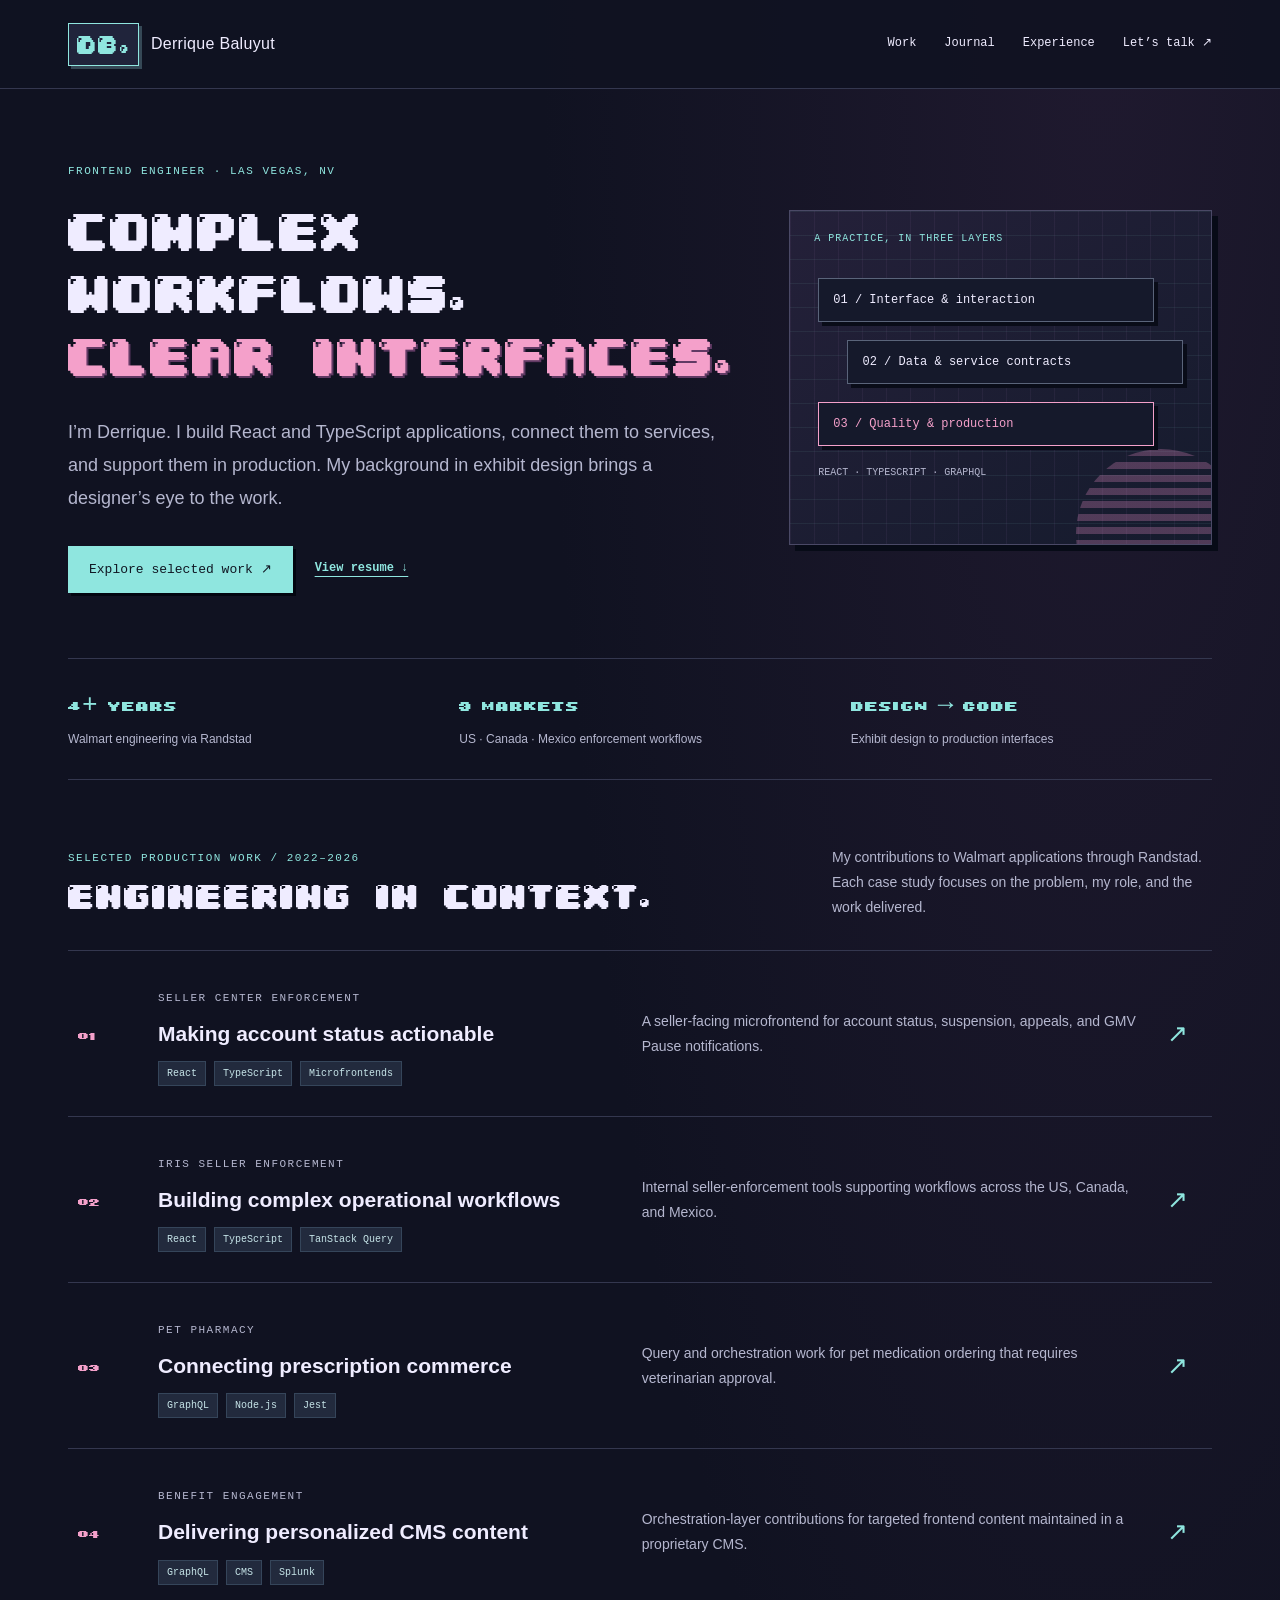
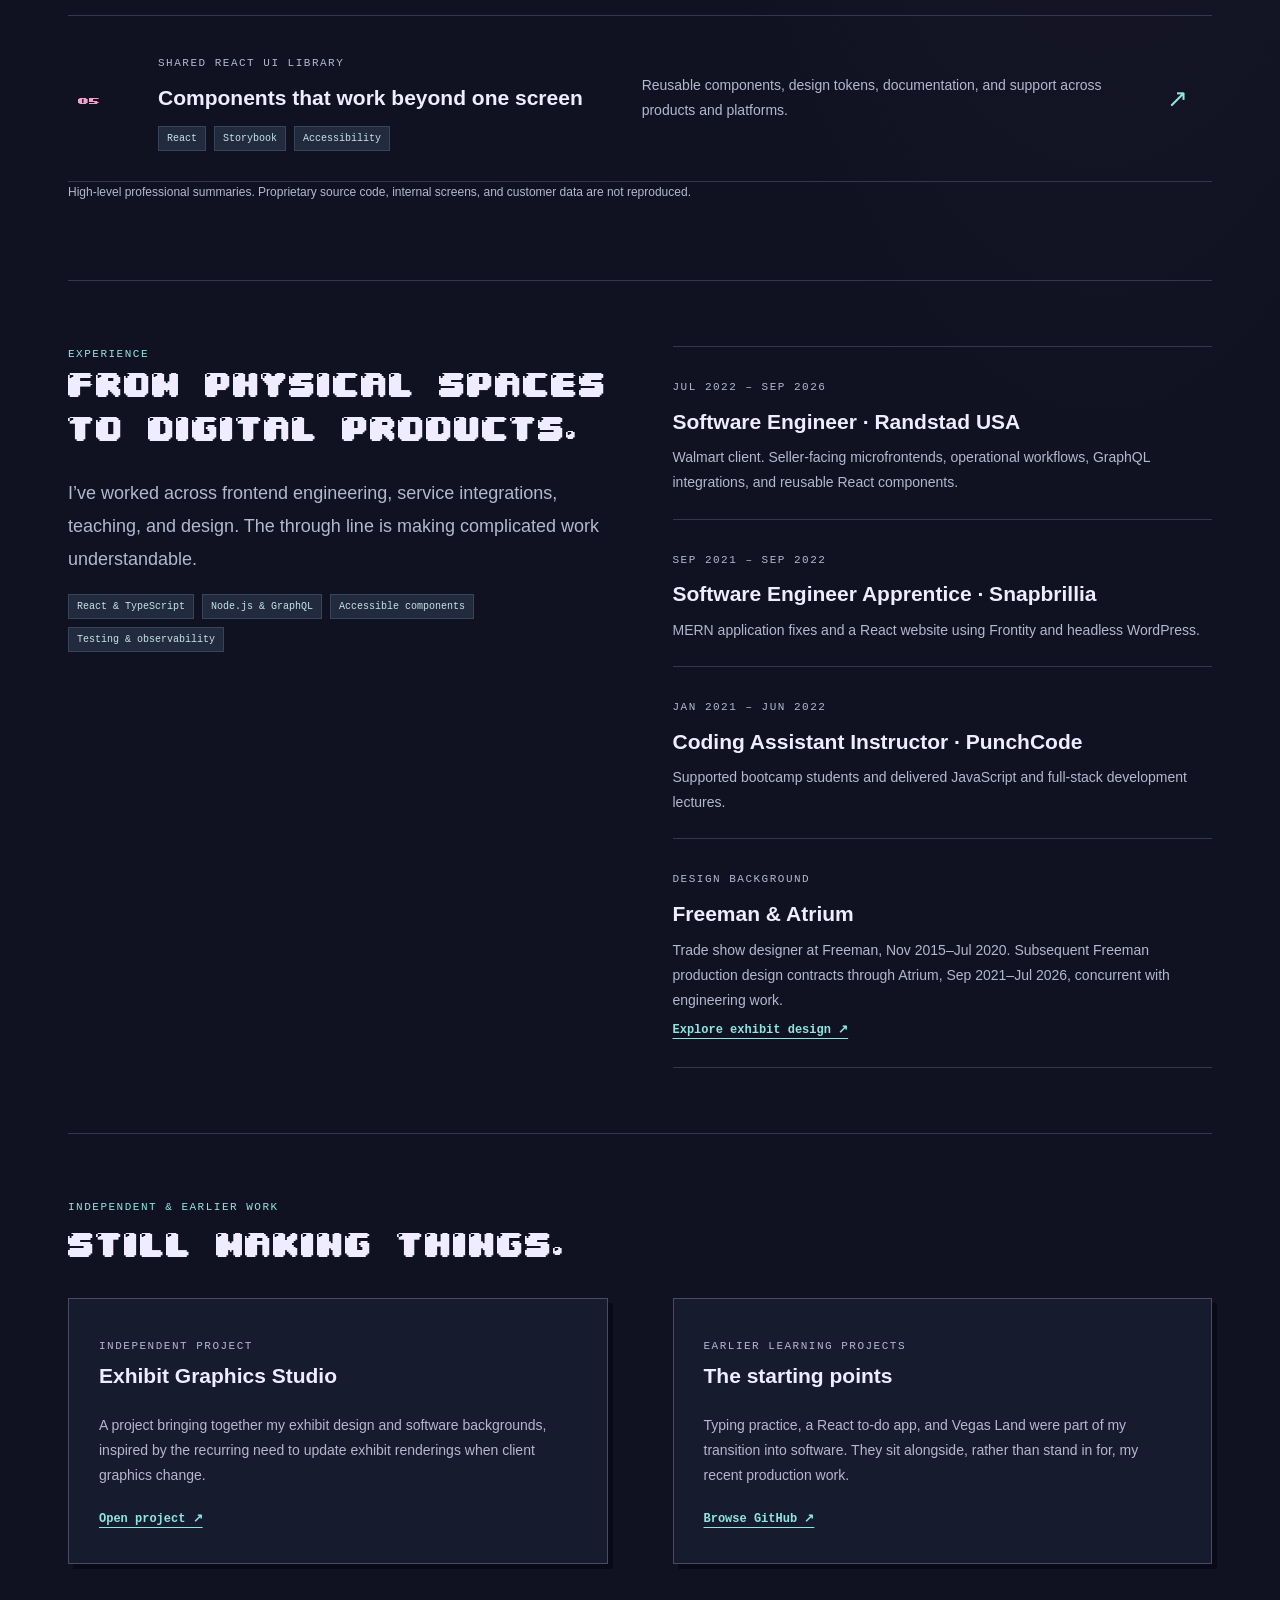
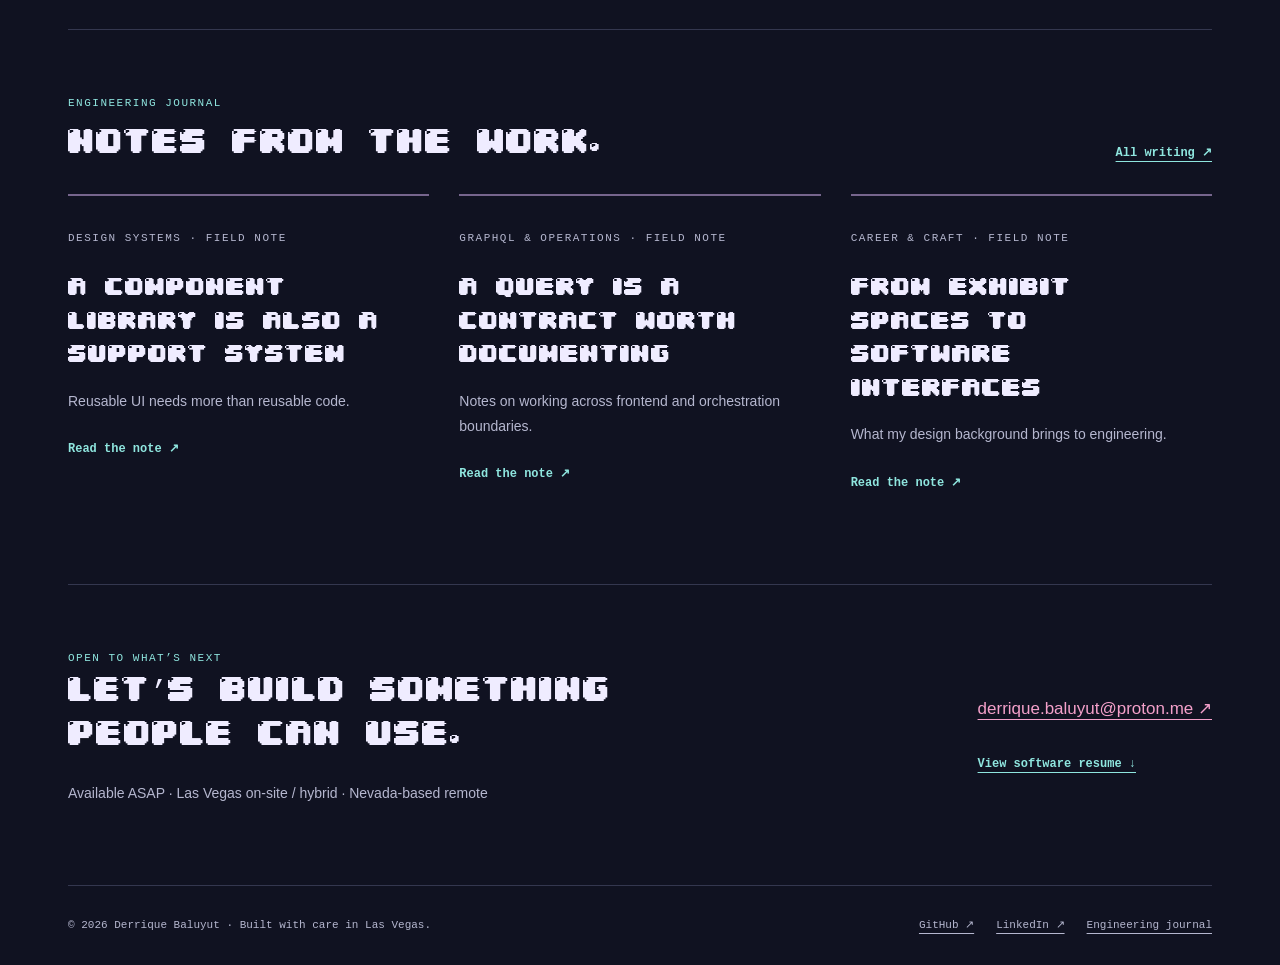
==== commit c846e5f9: "Apply restrained retro arcade typography and vaporwave palette" ====
--- a/index.html
+++ b/index.html
@@ -1,4 +1,4 @@
-<!doctype html><html lang="en"><head><meta charset="utf-8"><meta name="viewport" content="width=device-width,initial-scale=1"><title>Frontend engineer, with a designer’s eye | Derrique Baluyut</title><meta name="description" content="React and TypeScript engineer with 4+ years building Walmart e-commerce applications through Randstad. Production case studies and engineering notes."><meta name="theme-color" content="#f6f4ee"><link rel="stylesheet" href="/style.css"><link rel="icon" href="data:image/svg+xml,%3Csvg xmlns='http://www.w3.org/2000/svg' viewBox='0 0 64 64'%3E%3Crect width='64' height='64' fill='%231b2d37'/%3E%3Ctext x='9' y='43' font-size='38' fill='%23f6f4ee' font-family='Georgia'%3Edb%3C/text%3E%3C/svg%3E"><meta property="og:title" content="Frontend engineer, with a designer’s eye | Derrique Baluyut"><meta property="og:description" content="React and TypeScript engineer with 4+ years building Walmart e-commerce applications through Randstad. Production case studies and engineering notes."><meta property="og:type" content="website"></head><body><a class="skip" href="#main">Skip to content</a><header><div class="wrap nav"><a class="brand" href="/"><span class="monogram">db.</span>Derrique Baluyut</a><nav class="navlinks" aria-label="Main navigation"><a href="/#work">Work</a><a href="/journal/" >Journal</a><a href="/#experience">Experience</a><a href="mailto:derrique.baluyut@proton.me">Let’s talk ↗</a></nav></div></header><main id="main" class="wrap">
+<!doctype html><html lang="en"><head><meta charset="utf-8"><meta name="viewport" content="width=device-width,initial-scale=1"><title>Frontend engineer, with a designer’s eye | Derrique Baluyut</title><meta name="description" content="React and TypeScript engineer with 4+ years building Walmart e-commerce applications through Randstad. Production case studies and engineering notes."><meta name="theme-color" content="#101221"><link rel="stylesheet" href="/style.css"><link rel="icon" href="data:image/svg+xml,%3Csvg xmlns='http://www.w3.org/2000/svg' viewBox='0 0 64 64'%3E%3Crect width='64' height='64' fill='%231b2d37'/%3E%3Ctext x='9' y='43' font-size='38' fill='%23f6f4ee' font-family='Georgia'%3Edb%3C/text%3E%3C/svg%3E"><meta property="og:title" content="Frontend engineer, with a designer’s eye | Derrique Baluyut"><meta property="og:description" content="React and TypeScript engineer with 4+ years building Walmart e-commerce applications through Randstad. Production case studies and engineering notes."><meta property="og:type" content="website"></head><body><a class="skip" href="#main">Skip to content</a><header><div class="wrap nav"><a class="brand" href="/"><span class="monogram">db.</span>Derrique Baluyut</a><nav class="navlinks" aria-label="Main navigation"><a href="/#work">Work</a><a href="/journal/" >Journal</a><a href="/#experience">Experience</a><a href="mailto:derrique.baluyut@proton.me">Let’s talk ↗</a></nav></div></header><main id="main" class="wrap">
 <div class="hero"><div><div class="eyebrow">Frontend engineer · Las Vegas, NV</div><h1>Complex workflows.<br><em>Clear interfaces.</em></h1><p class="lead">I’m Derrique. I build React and TypeScript applications, connect them to services, and support them in production. My background in exhibit design brings a designer’s eye to the work.</p><div class="actions"><a class="button" href="#work">Explore selected work ↗</a><a class="textlink" href="/resume.pdf">View resume ↓</a></div></div><div class="hero-art" aria-label="My work connects interface design, data contracts, and production support"><span class="label">A practice, in three layers</span><div class="art-box">01 / Interface & interaction</div><div class="art-box">02 / Data & service contracts</div><div class="art-box">03 / Quality & production</div><span class="art-foot">REACT · TYPESCRIPT · GRAPHQL</span></div></div>
 <div class="facts"><div><strong>4+ years</strong><span>Walmart engineering via Randstad</span></div><div><strong>3 markets</strong><span>US · Canada · Mexico enforcement workflows</span></div><div><strong>Design → code</strong><span>Exhibit design to production interfaces</span></div></div>
 <section id="work"><div class="sectionhead"><div><div class="eyebrow">Selected production work / 2022–2026</div><h2>Engineering in context.</h2></div><p>My contributions to Walmart applications through Randstad. Each case study focuses on the problem, my role, and the work delivered.</p></div><div class="worklist"><a class="workrow" href="/case-studies/seller-center/"><span class="number">01</span><div><span class="meta">Seller Center Enforcement</span><h3>Making account status actionable</h3><div class="tags"><span class="tag">React</span><span class="tag">TypeScript</span><span class="tag">Microfrontends</span></div></div><p class="description">A seller-facing microfrontend for account status, suspension, appeals, and GMV Pause notifications.</p><span class="arrow" aria-hidden="true">↗</span></a><a class="workrow" href="/case-studies/seller-enforcement/"><span class="number">02</span><div><span class="meta">IRIS Seller Enforcement</span><h3>Building complex operational workflows</h3><div class="tags"><span class="tag">React</span><span class="tag">TypeScript</span><span class="tag">TanStack Query</span></div></div><p class="description">Internal seller-enforcement tools supporting workflows across the US, Canada, and Mexico.</p><span class="arrow" aria-hidden="true">↗</span></a><a class="workrow" href="/case-studies/pet-pharmacy/"><span class="number">03</span><div><span class="meta">Pet Pharmacy</span><h3>Connecting prescription commerce</h3><div class="tags"><span class="tag">GraphQL</span><span class="tag">Node.js</span><span class="tag">Jest</span></div></div><p class="description">Query and orchestration work for pet medication ordering that requires veterinarian approval.</p><span class="arrow" aria-hidden="true">↗</span></a><a class="workrow" href="/case-studies/benefit-engagement/"><span class="number">04</span><div><span class="meta">Benefit Engagement</span><h3>Delivering personalized CMS content</h3><div class="tags"><span class="tag">GraphQL</span><span class="tag">CMS</span><span class="tag">Splunk</span></div></div><p class="description">Orchestration-layer contributions for targeted frontend content maintained in a proprietary CMS.</p><span class="arrow" aria-hidden="true">↗</span></a><a class="workrow" href="/case-studies/react-ui-library/"><span class="number">05</span><div><span class="meta">Shared React UI Library</span><h3>Components that work beyond one screen</h3><div class="tags"><span class="tag">React</span><span class="tag">Storybook</span><span class="tag">Accessibility</span></div></div><p class="description">Reusable components, design tokens, documentation, and support across products and platforms.</p><span class="arrow" aria-hidden="true">↗</span></a></div><p class="subtle">High-level professional summaries. Proprietary source code, internal screens, and customer data are not reproduced.</p></section>
--- a/style.css
+++ b/style.css
@@ -1,2 +1,22 @@
 
 :root{--paper:#f6f4ee;--ink:#1b2d37;--muted:#56636a;--line:#d6d9d3;--accent:#ae472a;--soft:#e8ece6;--white:#fffefa;--mono:ui-monospace,SFMono-Regular,Consolas,monospace}*{box-sizing:border-box}html{scroll-behavior:smooth;scroll-padding-top:90px}body{margin:0;background:var(--paper);color:var(--ink);font:17px/1.65 -apple-system,BlinkMacSystemFont,'Segoe UI',sans-serif}a{color:inherit;text-underline-offset:5px}a:hover{color:var(--accent)}button{font:inherit}button,a{-webkit-tap-highlight-color:transparent}a:focus-visible,button:focus-visible,input:focus-visible{outline:3px solid var(--accent);outline-offset:5px}.skip{position:absolute;top:-100px;left:20px;background:var(--ink);color:white;padding:10px;z-index:20}.skip:focus{top:10px}.wrap{max-width:1240px;margin:auto;padding:0 48px}header{border-bottom:1px solid var(--line)}.nav{min-height:90px;display:flex;justify-content:space-between;align-items:center;gap:30px}.brand{text-decoration:none;display:flex;align-items:center;gap:12px;font-size:16px;font-weight:650}.monogram{background:var(--ink);color:var(--paper);padding:5px 10px;font:20px Georgia,serif}.navlinks{display:flex;gap:28px;font-size:14px}.navlinks a{text-decoration:none}.navlinks a[aria-current=page]{color:var(--accent);text-decoration:underline}.hero{padding:85px 0 70px;display:grid;grid-template-columns:1.6fr 1fr;gap:70px;align-items:center}.eyebrow,.label,.meta{font:11px/1.6 var(--mono);text-transform:uppercase;letter-spacing:1.5px}.eyebrow{color:var(--accent)}h1,h2,h3,p{margin-top:0}h1{font:normal clamp(44px,5.6vw,76px)/1.06 Georgia,serif;letter-spacing:-2.5px;margin:22px 0 25px}h1 em{font-weight:normal;color:var(--accent)}h2{font:normal 38px/1.15 Georgia,serif;letter-spacing:-1px}h3{font-size:21px;line-height:1.35;letter-spacing:-.4px}.lead{font-size:19px;max-width:650px;color:var(--muted)}.actions{display:flex;gap:22px;align-items:center;flex-wrap:wrap;margin-top:30px}.button{background:var(--ink);color:white;text-decoration:none;padding:11px 20px;display:inline-block;font-size:14px}.button:hover{background:var(--accent);color:white}.textlink{font-size:14px;font-weight:600}.hero-art{position:relative;min-height:330px;border:1px solid var(--line);background:linear-gradient(90deg,#cfd5d133 1px,transparent 1px),linear-gradient(#cfd5d133 1px,transparent 1px);background-size:22px 22px;padding:28px;display:flex;flex-direction:column;justify-content:center;gap:18px}.hero-art .label{color:var(--muted);position:absolute;top:20px;left:24px}.art-box{border:1px solid var(--ink);background:var(--white);padding:15px 20px;box-shadow:5px 5px 0 var(--soft);font:14px var(--mono);width:85%}.art-box:nth-of-type(2){align-self:flex-end}.art-box:last-of-type{border-color:var(--accent);color:var(--accent)}.art-foot{font:10px var(--mono);color:var(--muted);margin-top:3px}.facts{display:grid;grid-template-columns:repeat(3,1fr);border-top:1px solid var(--line);border-bottom:1px solid var(--line);padding:24px 0;gap:30px}.facts strong{display:block;font:28px Georgia,serif}.facts span{font-size:12px;color:var(--muted)}section{padding:65px 0;border-bottom:1px solid var(--line)}.sectionhead{display:flex;justify-content:space-between;align-items:end;gap:30px;margin-bottom:30px}.sectionhead h2{margin:8px 0 0}.sectionhead p{max-width:380px;font-size:14px;color:var(--muted);margin-bottom:0}.worklist{border-top:1px solid var(--line)}.workrow{display:grid;grid-template-columns:55px 1.1fr 1.2fr 35px;gap:25px;align-items:center;text-decoration:none;border-bottom:1px solid var(--line);padding:30px 0}.workrow:hover h3{color:var(--accent)}.workrow h3{margin:6px 0}.workrow p{font-size:14px;color:var(--muted);margin:0}.number{font:12px var(--mono);color:var(--accent)}.arrow{font-size:25px}.tags{display:flex;gap:8px;flex-wrap:wrap;margin-top:12px}.tag{font:10px/1.5 var(--mono);padding:4px 8px;background:var(--soft)}.columns{display:grid;grid-template-columns:1fr 1fr;gap:65px}.timeline{border-top:1px solid var(--line)}.timeitem{padding:23px 0;border-bottom:1px solid var(--line)}.timeitem h3{margin:5px 0 8px}.timeitem p{margin-bottom:0;font-size:14px;color:var(--muted)}.notegrid{display:grid;grid-template-columns:repeat(3,1fr);gap:30px}.notecard{padding:25px 0;border-top:2px solid var(--ink);text-decoration:none;display:block}.notecard h3{font:26px/1.2 Georgia,serif;margin:18px 0}.notecard p{font-size:14px;color:var(--muted)}.notecard .textlink{display:block;margin-top:25px}.projectbox{border:1px solid var(--line);padding:30px;background:var(--white)}.projectbox p{font-size:14px;color:var(--muted)}.projectbox+.projectbox{margin-top:20px}.contact{display:flex;justify-content:space-between;gap:40px;align-items:center}.contact h2{font-size:45px;max-width:550px}.contact p{color:var(--muted);font-size:14px}.email{font-size:17px}footer{padding:30px 0}.footer{display:flex;justify-content:space-between;gap:25px;color:var(--muted);font-size:12px}.footer div{display:flex;gap:22px}.articlehead{max-width:900px;padding:65px 0 45px}.articlehead h1{font-size:clamp(42px,5vw,66px)}.articlehead .lead{max-width:780px}.breadcrumb{font:12px var(--mono);color:var(--muted)}.articlemeta{display:flex;gap:45px;border-top:1px solid var(--line);padding-top:22px;margin-top:28px}.articlemeta strong{font-size:13px;display:block}.articlemeta span{font-size:13px;color:var(--muted)}.articlelayout{display:grid;grid-template-columns:210px minmax(0,740px);gap:70px;align-items:start}.toc{position:sticky;top:35px;font-size:12px;border-top:1px solid var(--ink);padding-top:18px}.toc a{display:block;text-decoration:none;margin:12px 0;color:var(--muted)}.prose{font-size:17px}.prose section{padding:0 0 32px;margin-bottom:35px}.prose h2{font-size:30px}.prose li{margin-bottom:12px}.prose ul{padding-left:22px}.callout{padding:24px;border-left:3px solid var(--accent);background:var(--soft);font-size:14px}.flow{display:flex;align-items:center;gap:12px;margin:30px 0;flex-wrap:wrap}.flow span{padding:14px;border:1px solid var(--line);background:var(--white);font:12px var(--mono)}.flow b{font-weight:normal;color:var(--accent)}.filters{display:flex;gap:10px;flex-wrap:wrap;margin-bottom:25px}.filter{border:1px solid var(--line);background:transparent;padding:8px 14px;font-size:12px;cursor:pointer}.filter[aria-pressed=true]{background:var(--ink);color:white;border-color:var(--ink)}[hidden]{display:none!important}.listing-intro{max-width:820px;padding:70px 0 40px}.listing-intro h1{max-width:850px}.subtle{font-size:12px;color:var(--muted)}@media(max-width:800px){.wrap{padding:0 24px}.nav{min-height:76px;align-items:start;padding-top:20px;padding-bottom:20px;flex-wrap:wrap;gap:15px}.navlinks{gap:20px;flex-wrap:wrap;font-size:13px}.hero{grid-template-columns:1fr;gap:35px;padding:55px 0}.hero-art{min-height:240px}.facts{gap:15px}.facts strong{font-size:24px}.columns,.notegrid{grid-template-columns:1fr;gap:25px}.sectionhead{align-items:start;flex-direction:column}.workrow{grid-template-columns:25px 1fr 22px;gap:15px}.workrow .description{grid-column:2;grid-row:2}.workrow .arrow{grid-column:3;grid-row:1}.articlelayout{display:block}.toc{position:static;display:none}.articlemeta{gap:20px;flex-wrap:wrap}.contact,.footer{align-items:start;flex-direction:column}.contact h2{font-size:36px}h1{letter-spacing:-1.5px}.email{font-size:15px}section{padding:45px 0}.hero-art{display:none}}@media(prefers-reduced-motion:reduce){html{scroll-behavior:auto}}
+/* Restrained arcade theme. Font binaries are unmodified; notices travel with them. */
+@font-face{font-family:PixelHeading;src:url('/fonts/04b.ttf') format('truetype');font-display:swap;font-style:normal;font-weight:400}
+@font-face{font-family:Arcade;src:url('/fonts/arcade.ttf') format('truetype');font-display:swap;font-style:normal;font-weight:400}
+:root{--paper:#101221;--ink:#efecff;--muted:#b5b7cf;--line:#34374f;--accent:#f4a0ca;--soft:#20243b;--white:#171b2e;--cyan:#8fe6df;--pixel:PixelHeading,ui-monospace,monospace}
+body{background:radial-gradient(ellipse at 86% 0%,#36244366,transparent 35rem),var(--paper);font-size:17px;line-height:1.8}
+header{background:#101221e8;border-bottom:1px solid var(--line)}
+.nav{min-height:88px}.brand{font-weight:500;letter-spacing:.3px}.monogram{font:25px/1.4 var(--pixel);background:var(--soft);color:var(--cyan);border:1px solid var(--cyan);box-shadow:3px 3px 0 #354856;padding:3px 8px}
+.navlinks{font-family:var(--mono);font-size:12px}.navlinks a:hover{color:var(--cyan)}
+h1,.articlehead h1{font:400 clamp(32px,3.5vw,52px)/1.4 var(--pixel);letter-spacing:0;text-transform:uppercase;overflow-wrap:anywhere;text-wrap:balance}
+h1 em{font-style:normal;color:var(--accent);text-shadow:2px 2px 0 #613a64}
+h2,.prose h2,.contact h2{font:400 clamp(23px,2.3vw,31px)/1.5 var(--pixel);letter-spacing:0;text-transform:uppercase;text-wrap:balance}
+h3{font-weight:600;letter-spacing:0;line-height:1.5}.notecard h3{font:400 21px/1.6 var(--pixel);letter-spacing:0;text-transform:uppercase}
+.eyebrow{color:var(--cyan)}.meta{color:var(--muted)}.lead{color:var(--muted);font-size:18px;line-height:1.85}.hero{padding:74px 0 65px;gap:45px;grid-template-columns:1.6fr 1fr}.hero-art{border:1px solid #4a4966;background:linear-gradient(90deg,#b786cc12 1px,transparent 1px),linear-gradient(#8fe6df12 1px,transparent 1px),linear-gradient(145deg,#242039,#151b2d);background-size:24px 24px,24px 24px,auto;box-shadow:6px 6px 0 #070b17;min-height:335px;isolation:isolate;overflow:hidden}
+.hero-art::after{content:'';position:absolute;z-index:-1;width:170px;height:170px;border-radius:50%;right:-35px;bottom:-75px;background:repeating-linear-gradient(to bottom,#d784b94d 0 7px,transparent 7px 13px)}.hero-art .label{color:var(--cyan);font-size:10px;letter-spacing:1px}
+.art-box{background:#15192b;border-color:#5a647a;box-shadow:4px 4px 0 #090c18;font-size:12px;padding:14px;width:92%}.art-box:last-of-type{border-color:var(--accent);color:var(--accent)}.art-foot{color:var(--muted)}
+.button,.filter{border-radius:0;box-shadow:3px 3px 0 #030610;transition:background .15s,color .15s}.button{background:var(--cyan);color:#101723;border:1px solid var(--cyan);font-family:var(--mono);font-size:13px}.button:hover{background:var(--accent);border-color:var(--accent);color:#101723}.textlink{color:var(--cyan);font-family:var(--mono);font-size:12px}.textlink:hover{color:var(--accent)}
+.facts strong{font:400 26px/1.5 Arcade,var(--mono);color:var(--cyan);letter-spacing:1px;text-transform:uppercase}.facts span{font-size:12px}.facts{padding:25px 0;border-color:var(--line)}
+section{border-color:var(--line)}.workrow{padding:30px 10px;transition:background .15s}.workrow:hover{background:#20243b77;color:var(--ink)}.workrow:hover h3{color:var(--cyan)}.number{font-family:Arcade,var(--mono);font-size:22px;color:var(--accent)}.arrow{color:var(--cyan)}.tag{background:#222a3d;color:#c6e4e8;border:1px solid #35455a;font-size:10px}.notecard{border-top:2px solid #76658d;padding-right:14px}.notecard:hover{color:var(--ink);border-color:var(--cyan)}.notecard:hover h3{color:var(--cyan)}.projectbox{box-shadow:5px 5px 0 #080b17;border-color:#4a4966}.projectbox+.projectbox{margin-top:0}.filter{color:var(--muted);border-color:#505570;background:#171b2e;font-family:var(--mono)}.filter:hover{border-color:var(--cyan);color:var(--cyan)}.filter[aria-pressed=true]{background:var(--cyan);border-color:var(--cyan);color:#101723}.callout{background:#20243b;border-color:var(--cyan)}.flow span{border-color:#505570;background:var(--white);line-height:1.7}.flow b{color:var(--cyan)}.toc{border-color:var(--cyan)}.toc .label{color:var(--cyan)}.prose{color:#d9d8e8;line-height:1.9}.prose h2{color:var(--ink)}.prose section{padding-bottom:35px;margin-bottom:35px}.articlemeta strong{color:var(--cyan)}.contact{position:relative}.contact h2{max-width:650px}.email{color:var(--accent)}.listing-intro{max-width:1000px}.listing-intro h1{max-width:980px}.footer{font-family:var(--mono);font-size:11px}.footer a{color:var(--muted)}a:focus-visible,button:focus-visible{outline-color:var(--cyan)}::selection{background:#b8a2dc;color:#101221}
+@media(max-width:800px){.hero{grid-template-columns:1fr;padding:48px 0;gap:25px}h1,.articlehead h1{font-size:clamp(28px,5.6vw,40px);line-height:1.5;letter-spacing:0}.hero-art{display:none}h2,.prose h2,.contact h2{font-size:23px}.notecard h3{font-size:20px}.facts{grid-template-columns:1fr;gap:17px}.facts strong{font-size:25px}.facts>div{display:flex;align-items:baseline;gap:18px;flex-wrap:wrap}.facts span{font-size:11px}.workrow{padding:25px 0}.articlehead{padding-top:42px}.listing-intro{padding-top:45px}.navlinks{font-size:11px}.brand{font-size:14px}.email{overflow-wrap:anywhere}.flow span{font-size:11px}}
+@media(prefers-reduced-motion:reduce){.button,.filter,.workrow{transition:none}}
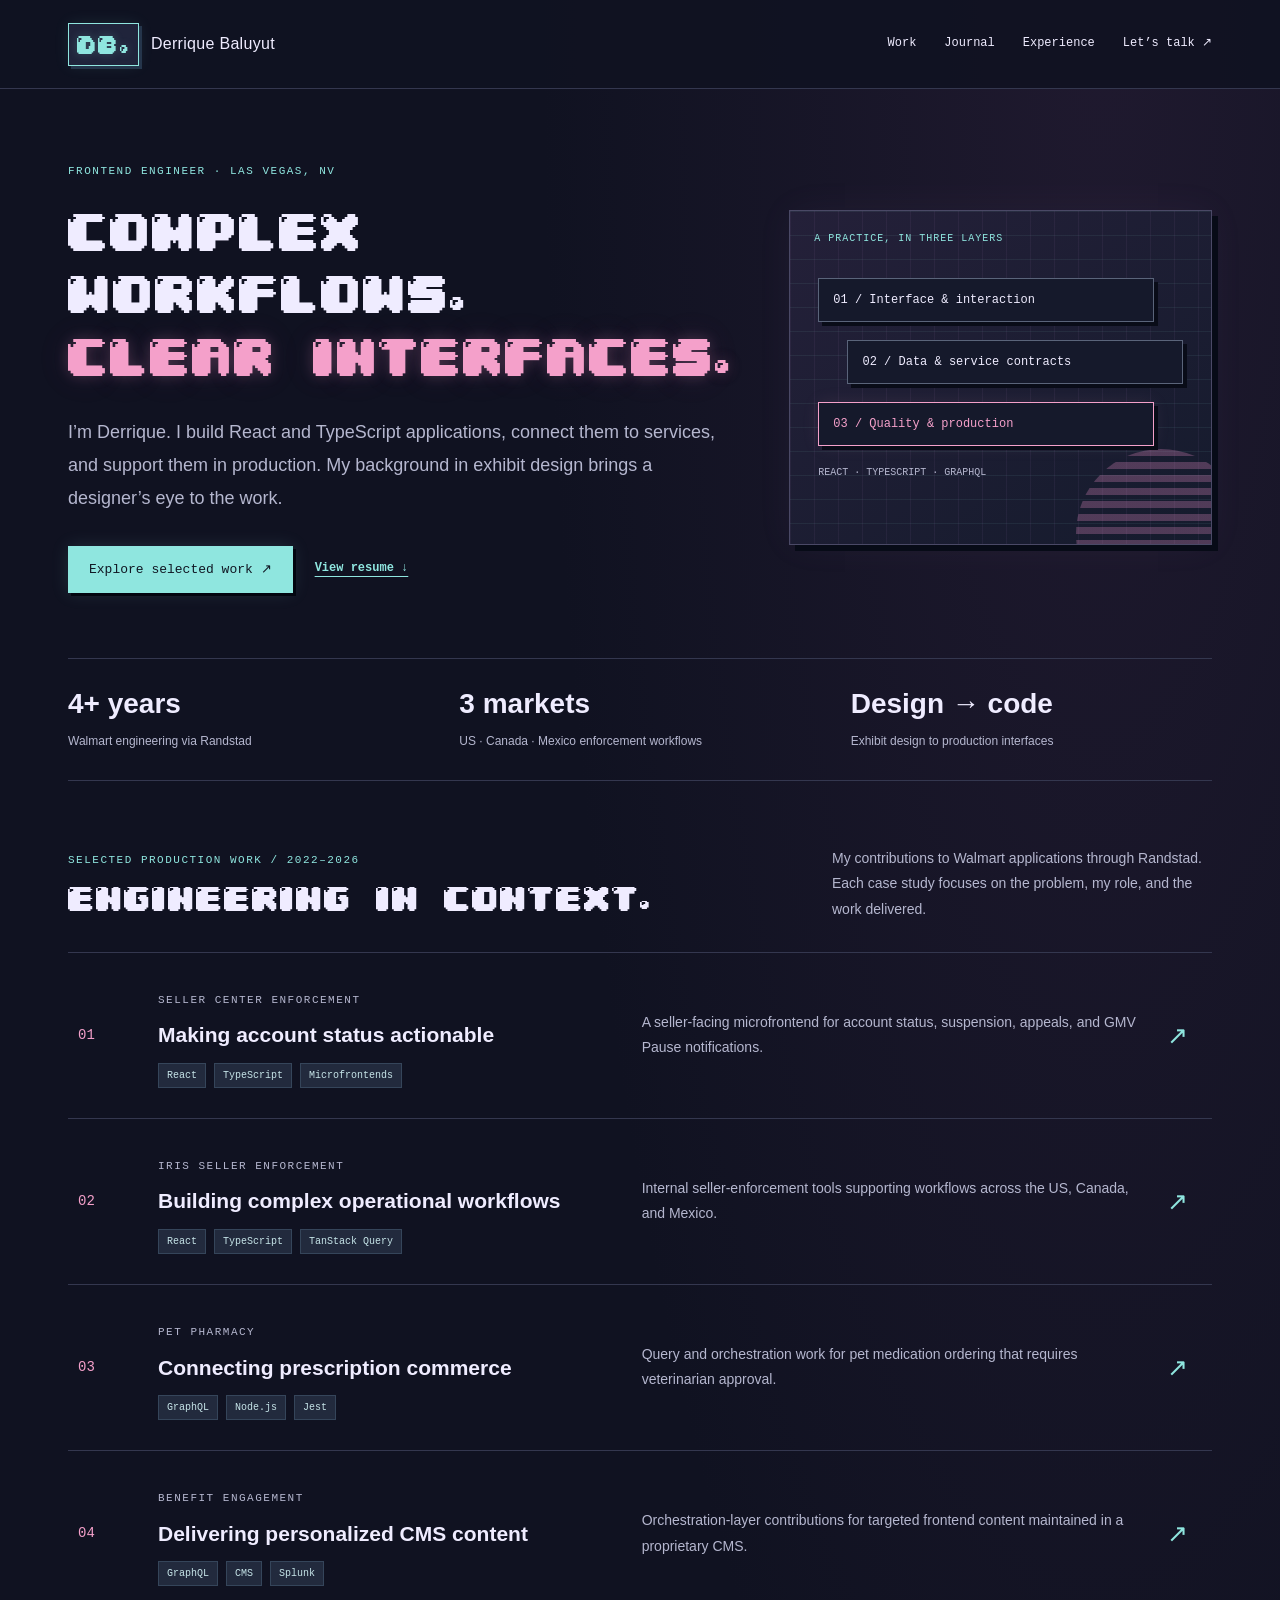
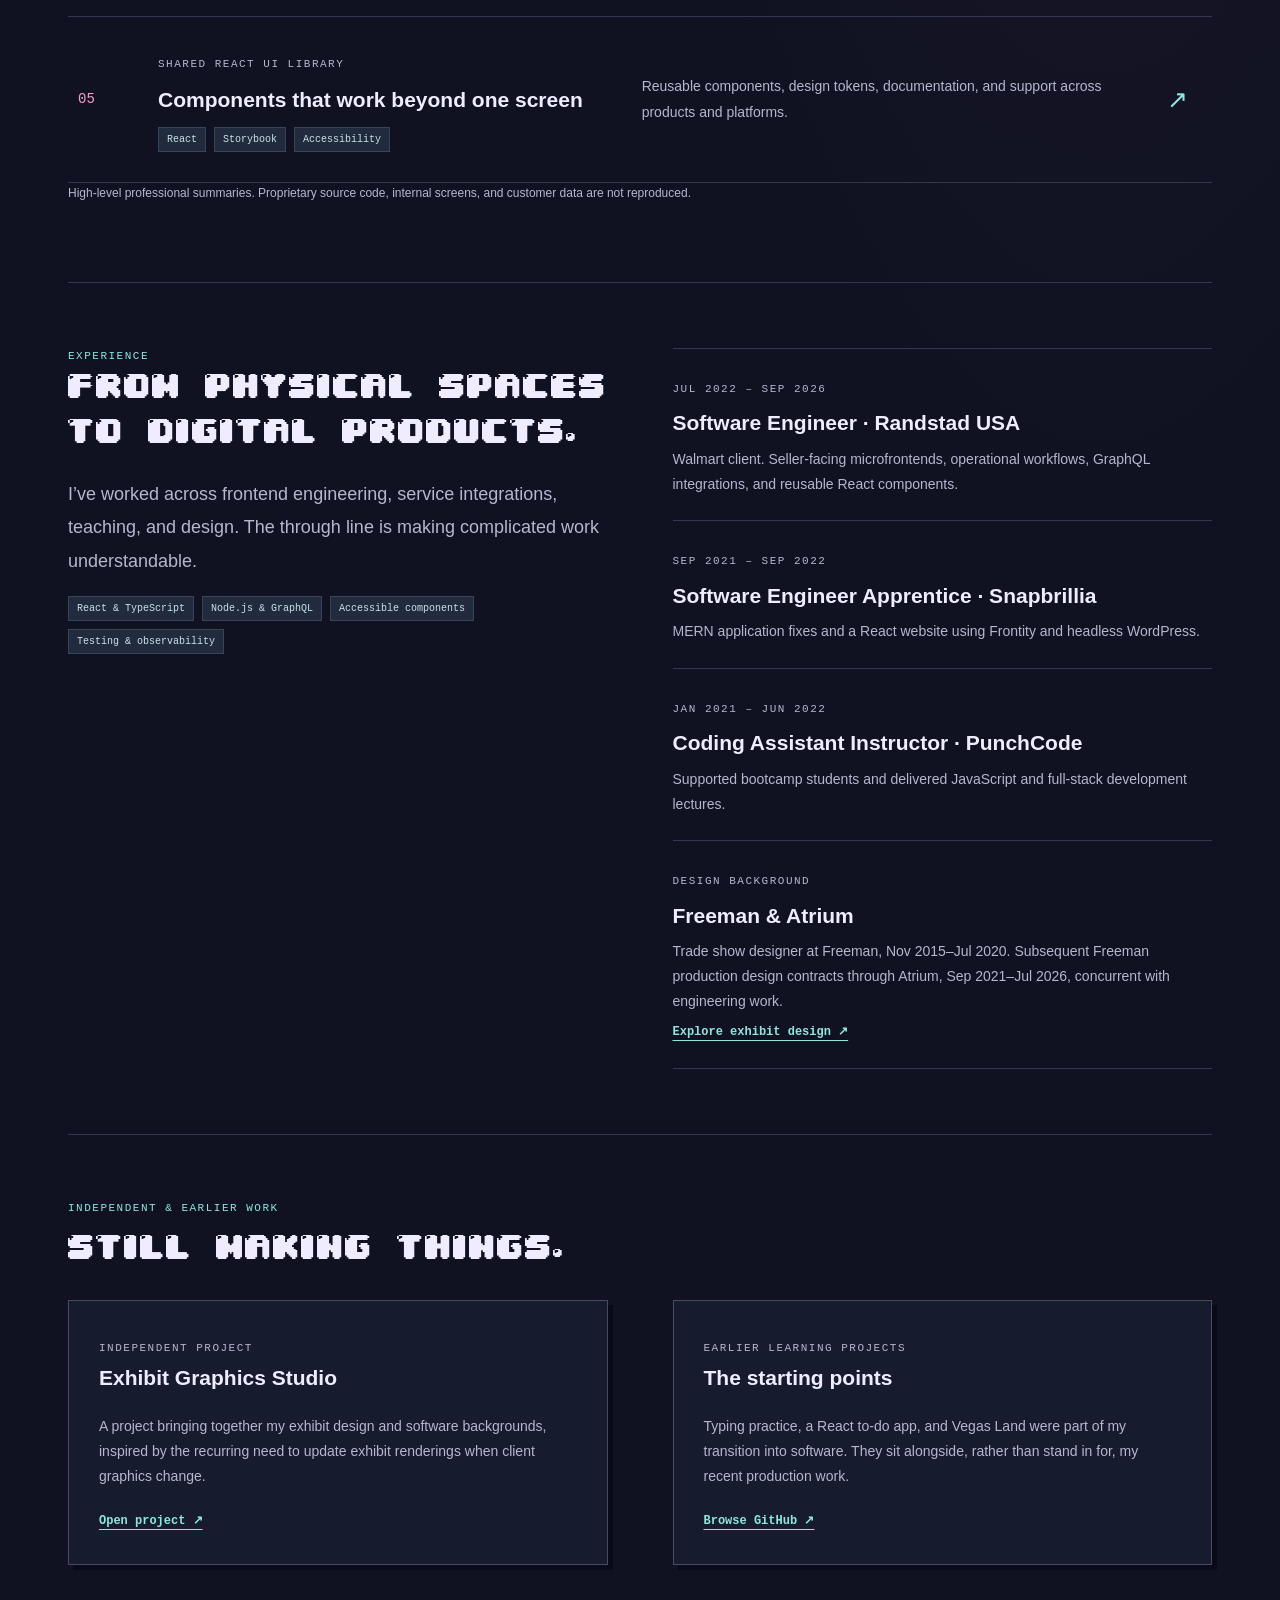
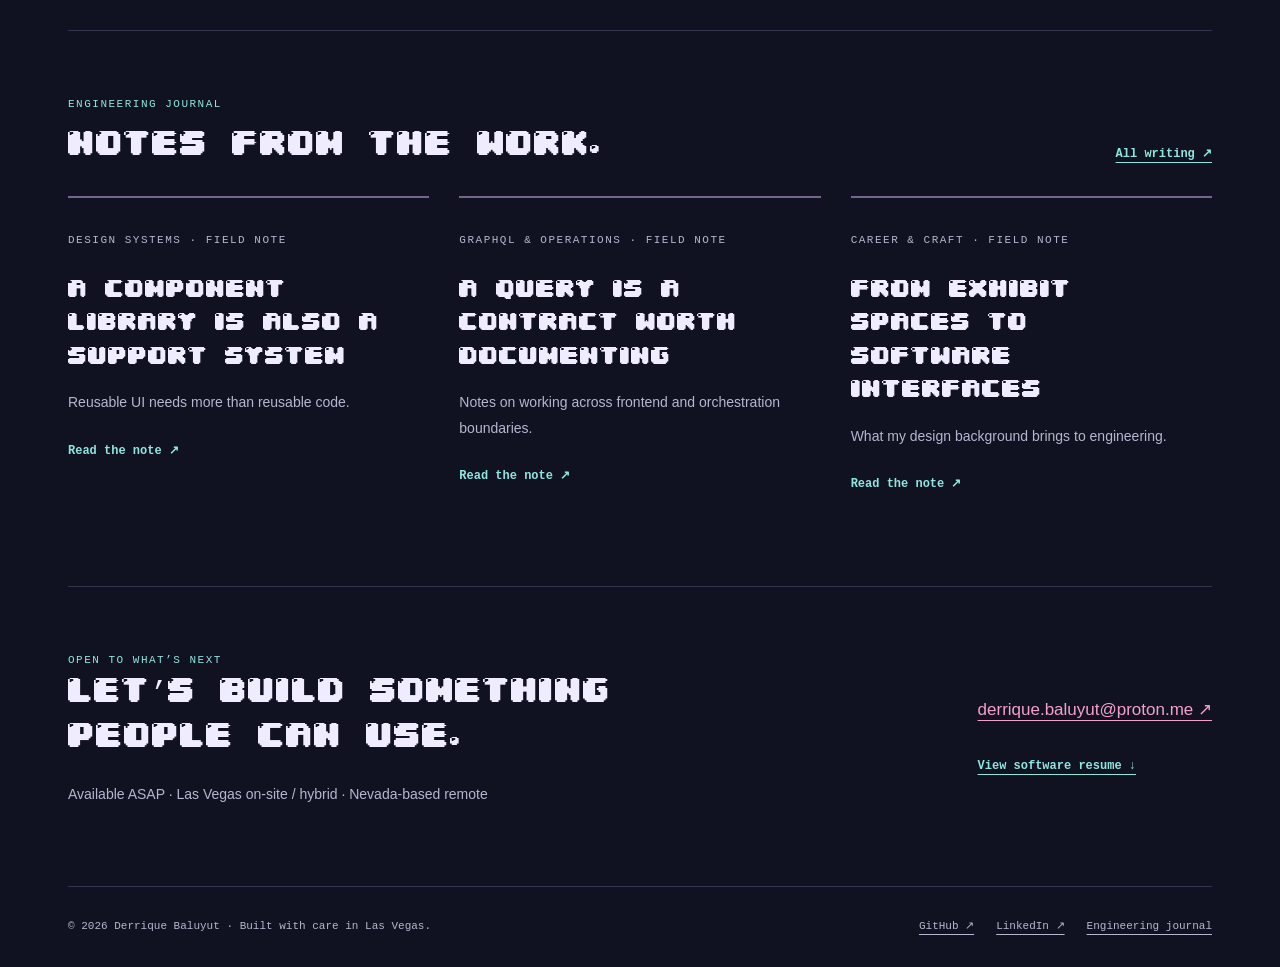
==== commit 7c6f656b: "Version theme stylesheet so design updates refresh reliably" ====
--- a/index.html
+++ b/index.html
@@ -1,4 +1,4 @@
-<!doctype html><html lang="en"><head><meta charset="utf-8"><meta name="viewport" content="width=device-width,initial-scale=1"><title>Frontend engineer, with a designer’s eye | Derrique Baluyut</title><meta name="description" content="React and TypeScript engineer with 4+ years building Walmart e-commerce applications through Randstad. Production case studies and engineering notes."><meta name="theme-color" content="#101221"><link rel="stylesheet" href="/style.css"><link rel="icon" href="data:image/svg+xml,%3Csvg xmlns='http://www.w3.org/2000/svg' viewBox='0 0 64 64'%3E%3Crect width='64' height='64' fill='%231b2d37'/%3E%3Ctext x='9' y='43' font-size='38' fill='%23f6f4ee' font-family='Georgia'%3Edb%3C/text%3E%3C/svg%3E"><meta property="og:title" content="Frontend engineer, with a designer’s eye | Derrique Baluyut"><meta property="og:description" content="React and TypeScript engineer with 4+ years building Walmart e-commerce applications through Randstad. Production case studies and engineering notes."><meta property="og:type" content="website"></head><body><a class="skip" href="#main">Skip to content</a><header><div class="wrap nav"><a class="brand" href="/"><span class="monogram">db.</span>Derrique Baluyut</a><nav class="navlinks" aria-label="Main navigation"><a href="/#work">Work</a><a href="/journal/" >Journal</a><a href="/#experience">Experience</a><a href="mailto:derrique.baluyut@proton.me">Let’s talk ↗</a></nav></div></header><main id="main" class="wrap">
+<!doctype html><html lang="en"><head><meta charset="utf-8"><meta name="viewport" content="width=device-width,initial-scale=1"><title>Frontend engineer, with a designer’s eye | Derrique Baluyut</title><meta name="description" content="React and TypeScript engineer with 4+ years building Walmart e-commerce applications through Randstad. Production case studies and engineering notes."><meta name="theme-color" content="#101221"><link rel="stylesheet" href="/style.css?v=0e2aae9544"><link rel="icon" href="data:image/svg+xml,%3Csvg xmlns='http://www.w3.org/2000/svg' viewBox='0 0 64 64'%3E%3Crect width='64' height='64' fill='%231b2d37'/%3E%3Ctext x='9' y='43' font-size='38' fill='%23f6f4ee' font-family='Georgia'%3Edb%3C/text%3E%3C/svg%3E"><meta property="og:title" content="Frontend engineer, with a designer’s eye | Derrique Baluyut"><meta property="og:description" content="React and TypeScript engineer with 4+ years building Walmart e-commerce applications through Randstad. Production case studies and engineering notes."><meta property="og:type" content="website"></head><body><a class="skip" href="#main">Skip to content</a><header><div class="wrap nav"><a class="brand" href="/"><span class="monogram">db.</span>Derrique Baluyut</a><nav class="navlinks" aria-label="Main navigation"><a href="/#work">Work</a><a href="/journal/" >Journal</a><a href="/#experience">Experience</a><a href="mailto:derrique.baluyut@proton.me">Let’s talk ↗</a></nav></div></header><main id="main" class="wrap">
 <div class="hero"><div><div class="eyebrow">Frontend engineer · Las Vegas, NV</div><h1>Complex workflows.<br><em>Clear interfaces.</em></h1><p class="lead">I’m Derrique. I build React and TypeScript applications, connect them to services, and support them in production. My background in exhibit design brings a designer’s eye to the work.</p><div class="actions"><a class="button" href="#work">Explore selected work ↗</a><a class="textlink" href="/resume.pdf">View resume ↓</a></div></div><div class="hero-art" aria-label="My work connects interface design, data contracts, and production support"><span class="label">A practice, in three layers</span><div class="art-box">01 / Interface & interaction</div><div class="art-box">02 / Data & service contracts</div><div class="art-box">03 / Quality & production</div><span class="art-foot">REACT · TYPESCRIPT · GRAPHQL</span></div></div>
 <div class="facts"><div><strong>4+ years</strong><span>Walmart engineering via Randstad</span></div><div><strong>3 markets</strong><span>US · Canada · Mexico enforcement workflows</span></div><div><strong>Design → code</strong><span>Exhibit design to production interfaces</span></div></div>
 <section id="work"><div class="sectionhead"><div><div class="eyebrow">Selected production work / 2022–2026</div><h2>Engineering in context.</h2></div><p>My contributions to Walmart applications through Randstad. Each case study focuses on the problem, my role, and the work delivered.</p></div><div class="worklist"><a class="workrow" href="/case-studies/seller-center/"><span class="number">01</span><div><span class="meta">Seller Center Enforcement</span><h3>Making account status actionable</h3><div class="tags"><span class="tag">React</span><span class="tag">TypeScript</span><span class="tag">Microfrontends</span></div></div><p class="description">A seller-facing microfrontend for account status, suspension, appeals, and GMV Pause notifications.</p><span class="arrow" aria-hidden="true">↗</span></a><a class="workrow" href="/case-studies/seller-enforcement/"><span class="number">02</span><div><span class="meta">IRIS Seller Enforcement</span><h3>Building complex operational workflows</h3><div class="tags"><span class="tag">React</span><span class="tag">TypeScript</span><span class="tag">TanStack Query</span></div></div><p class="description">Internal seller-enforcement tools supporting workflows across the US, Canada, and Mexico.</p><span class="arrow" aria-hidden="true">↗</span></a><a class="workrow" href="/case-studies/pet-pharmacy/"><span class="number">03</span><div><span class="meta">Pet Pharmacy</span><h3>Connecting prescription commerce</h3><div class="tags"><span class="tag">GraphQL</span><span class="tag">Node.js</span><span class="tag">Jest</span></div></div><p class="description">Query and orchestration work for pet medication ordering that requires veterinarian approval.</p><span class="arrow" aria-hidden="true">↗</span></a><a class="workrow" href="/case-studies/benefit-engagement/"><span class="number">04</span><div><span class="meta">Benefit Engagement</span><h3>Delivering personalized CMS content</h3><div class="tags"><span class="tag">GraphQL</span><span class="tag">CMS</span><span class="tag">Splunk</span></div></div><p class="description">Orchestration-layer contributions for targeted frontend content maintained in a proprietary CMS.</p><span class="arrow" aria-hidden="true">↗</span></a><a class="workrow" href="/case-studies/react-ui-library/"><span class="number">05</span><div><span class="meta">Shared React UI Library</span><h3>Components that work beyond one screen</h3><div class="tags"><span class="tag">React</span><span class="tag">Storybook</span><span class="tag">Accessibility</span></div></div><p class="description">Reusable components, design tokens, documentation, and support across products and platforms.</p><span class="arrow" aria-hidden="true">↗</span></a></div><p class="subtle">High-level professional summaries. Proprietary source code, internal screens, and customer data are not reproduced.</p></section>
--- a/style.css
+++ b/style.css
@@ -20,3 +20,16 @@
 section{border-color:var(--line)}.workrow{padding:30px 10px;transition:background .15s}.workrow:hover{background:#20243b77;color:var(--ink)}.workrow:hover h3{color:var(--cyan)}.number{font-family:Arcade,var(--mono);font-size:22px;color:var(--accent)}.arrow{color:var(--cyan)}.tag{background:#222a3d;color:#c6e4e8;border:1px solid #35455a;font-size:10px}.notecard{border-top:2px solid #76658d;padding-right:14px}.notecard:hover{color:var(--ink);border-color:var(--cyan)}.notecard:hover h3{color:var(--cyan)}.projectbox{box-shadow:5px 5px 0 #080b17;border-color:#4a4966}.projectbox+.projectbox{margin-top:0}.filter{color:var(--muted);border-color:#505570;background:#171b2e;font-family:var(--mono)}.filter:hover{border-color:var(--cyan);color:var(--cyan)}.filter[aria-pressed=true]{background:var(--cyan);border-color:var(--cyan);color:#101723}.callout{background:#20243b;border-color:var(--cyan)}.flow span{border-color:#505570;background:var(--white);line-height:1.7}.flow b{color:var(--cyan)}.toc{border-color:var(--cyan)}.toc .label{color:var(--cyan)}.prose{color:#d9d8e8;line-height:1.9}.prose h2{color:var(--ink)}.prose section{padding-bottom:35px;margin-bottom:35px}.articlemeta strong{color:var(--cyan)}.contact{position:relative}.contact h2{max-width:650px}.email{color:var(--accent)}.listing-intro{max-width:1000px}.listing-intro h1{max-width:980px}.footer{font-family:var(--mono);font-size:11px}.footer a{color:var(--muted)}a:focus-visible,button:focus-visible{outline-color:var(--cyan)}::selection{background:#b8a2dc;color:#101221}
 @media(max-width:800px){.hero{grid-template-columns:1fr;padding:48px 0;gap:25px}h1,.articlehead h1{font-size:clamp(28px,5.6vw,40px);line-height:1.5;letter-spacing:0}.hero-art{display:none}h2,.prose h2,.contact h2{font-size:23px}.notecard h3{font-size:20px}.facts{grid-template-columns:1fr;gap:17px}.facts strong{font-size:25px}.facts>div{display:flex;align-items:baseline;gap:18px;flex-wrap:wrap}.facts span{font-size:11px}.workrow{padding:25px 0}.articlehead{padding-top:42px}.listing-intro{padding-top:45px}.navlinks{font-size:11px}.brand{font-size:14px}.email{overflow-wrap:anywhere}.flow span{font-size:11px}}
 @media(prefers-reduced-motion:reduce){.button,.filter,.workrow{transition:none}}
+/* Readable stat type and selective neon lighting. */
+.facts strong{font:600 28px/1.45 -apple-system,BlinkMacSystemFont,'Segoe UI',sans-serif;letter-spacing:0;text-transform:none;color:var(--ink)}
+.number{font:14px/1.6 var(--mono);color:var(--accent)}
+h1 em{text-shadow:0 0 14px #f4a0ca35,0 0 35px #d75ca71a}
+.monogram{box-shadow:3px 3px 0 #25354b,0 0 15px #8fe6df18;text-shadow:0 0 10px #8fe6df35}
+.hero-art{box-shadow:6px 6px 0 #070b17,0 0 36px #b786cc0d}
+.art-box:last-of-type{box-shadow:4px 4px 0 #090c18,0 0 18px #f4a0ca16}
+.button{box-shadow:3px 3px 0 #030610,0 0 18px #8fe6df20}
+.button:hover{box-shadow:3px 3px 0 #030610,0 0 24px #f4a0ca35}
+.filter[aria-pressed=true]{box-shadow:3px 3px 0 #030610,0 0 16px #8fe6df18}
+.workrow:hover .arrow,.textlink:hover{color:var(--cyan);text-shadow:0 0 12px #8fe6df66}
+a:focus-visible,button:focus-visible{box-shadow:0 0 20px #8fe6df25}
+@media(max-width:800px){.facts strong{font-size:25px}}
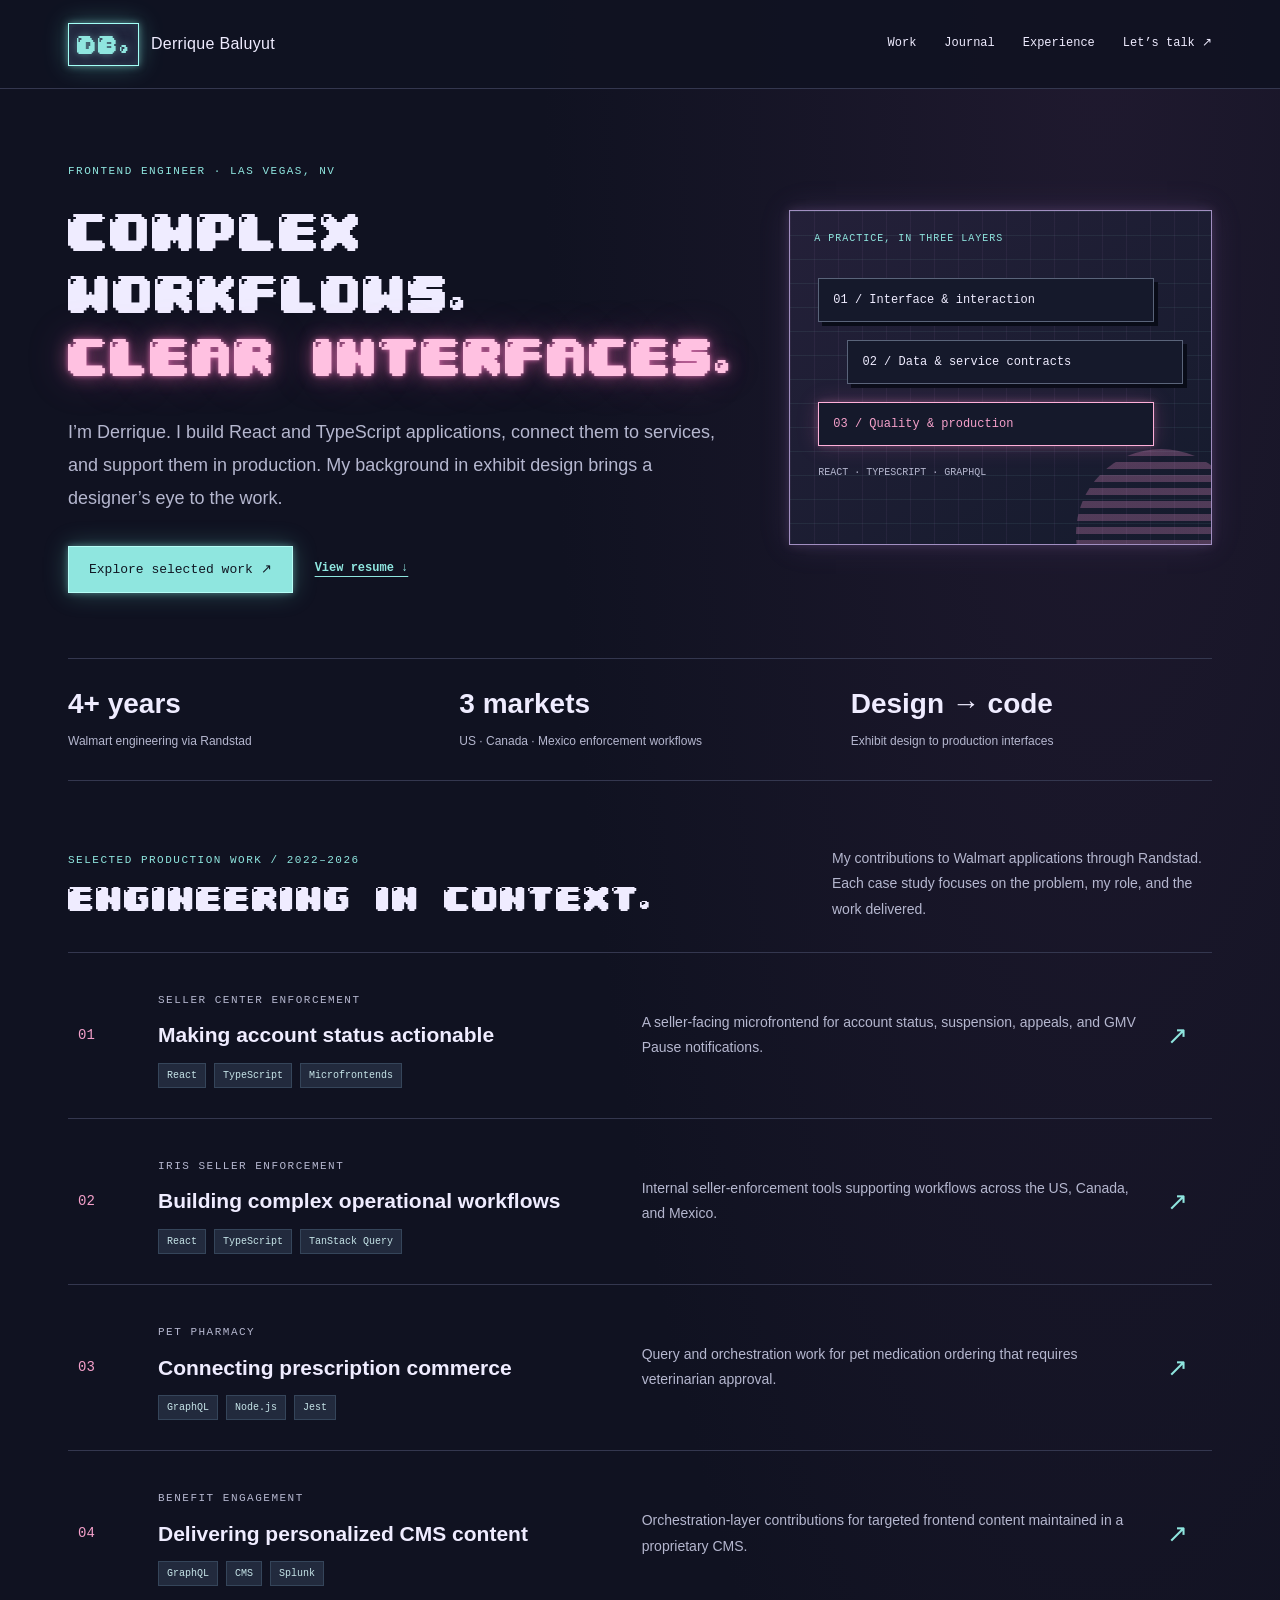
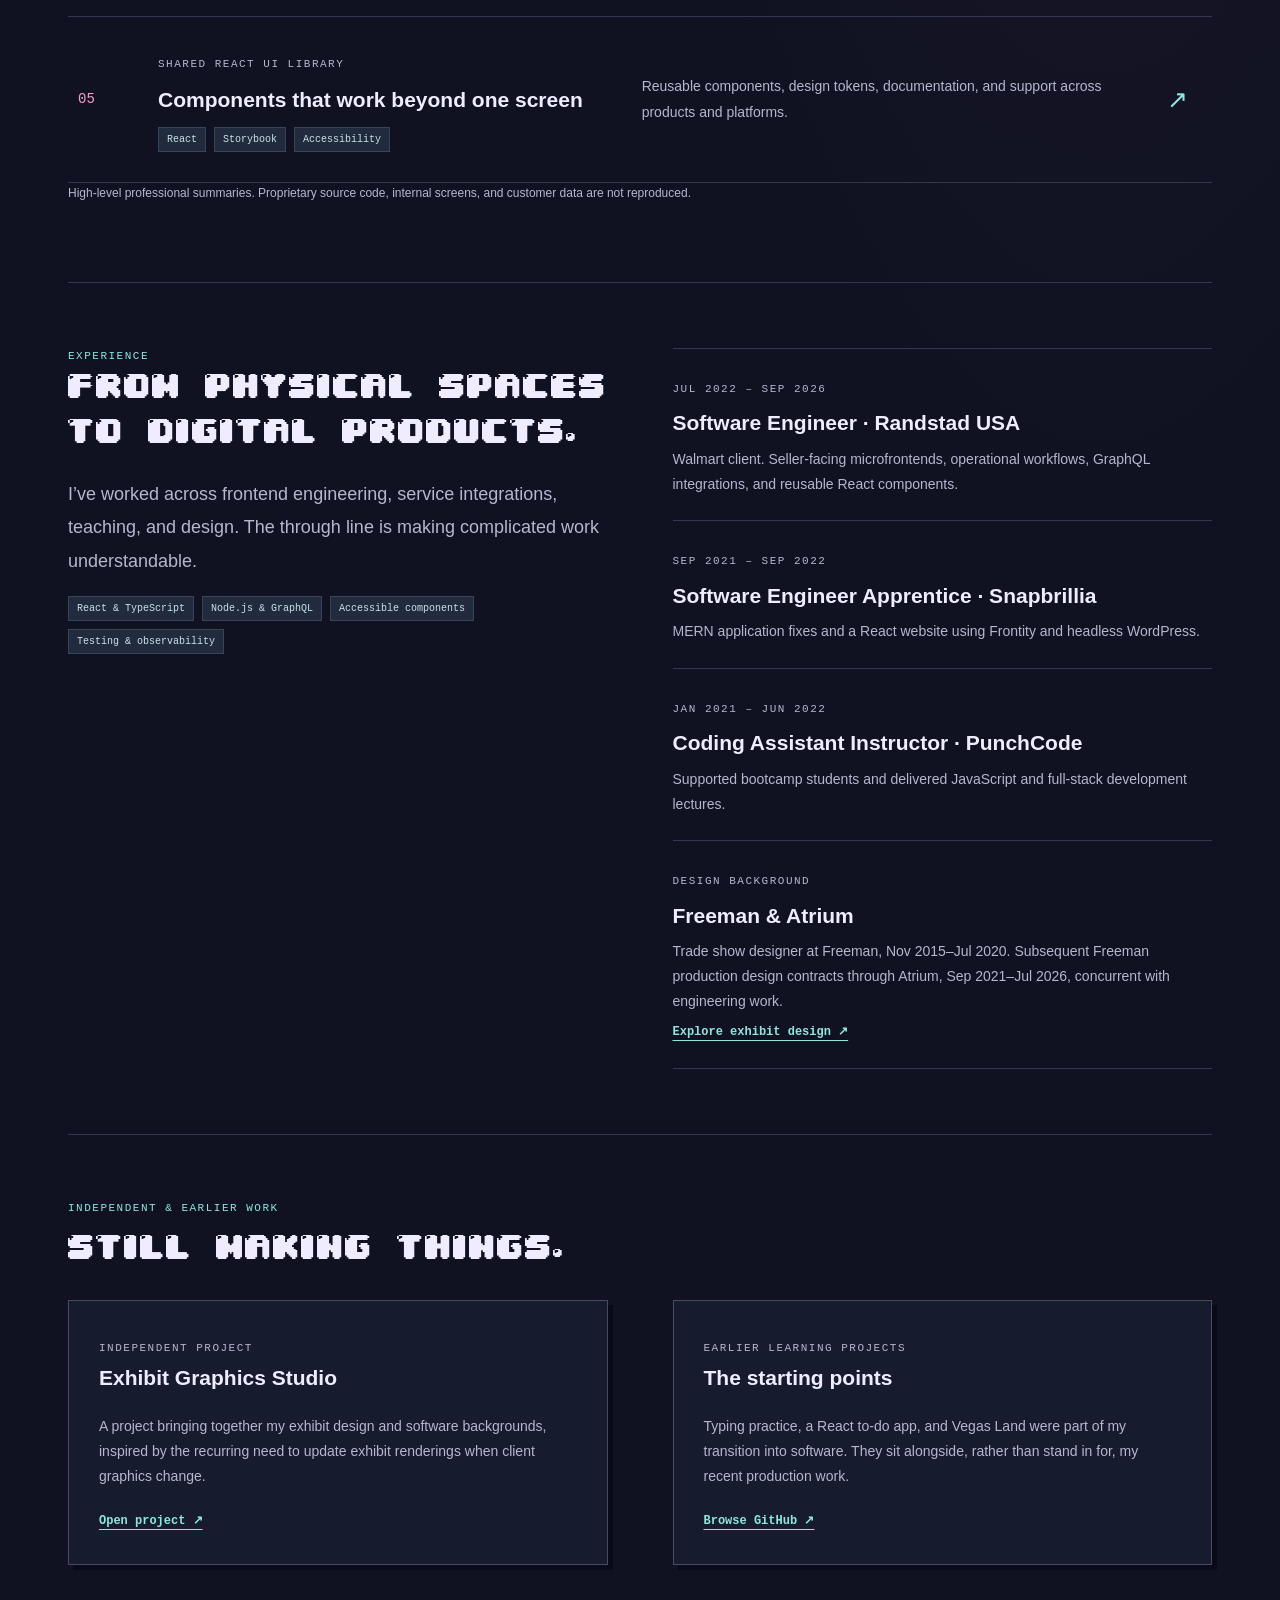
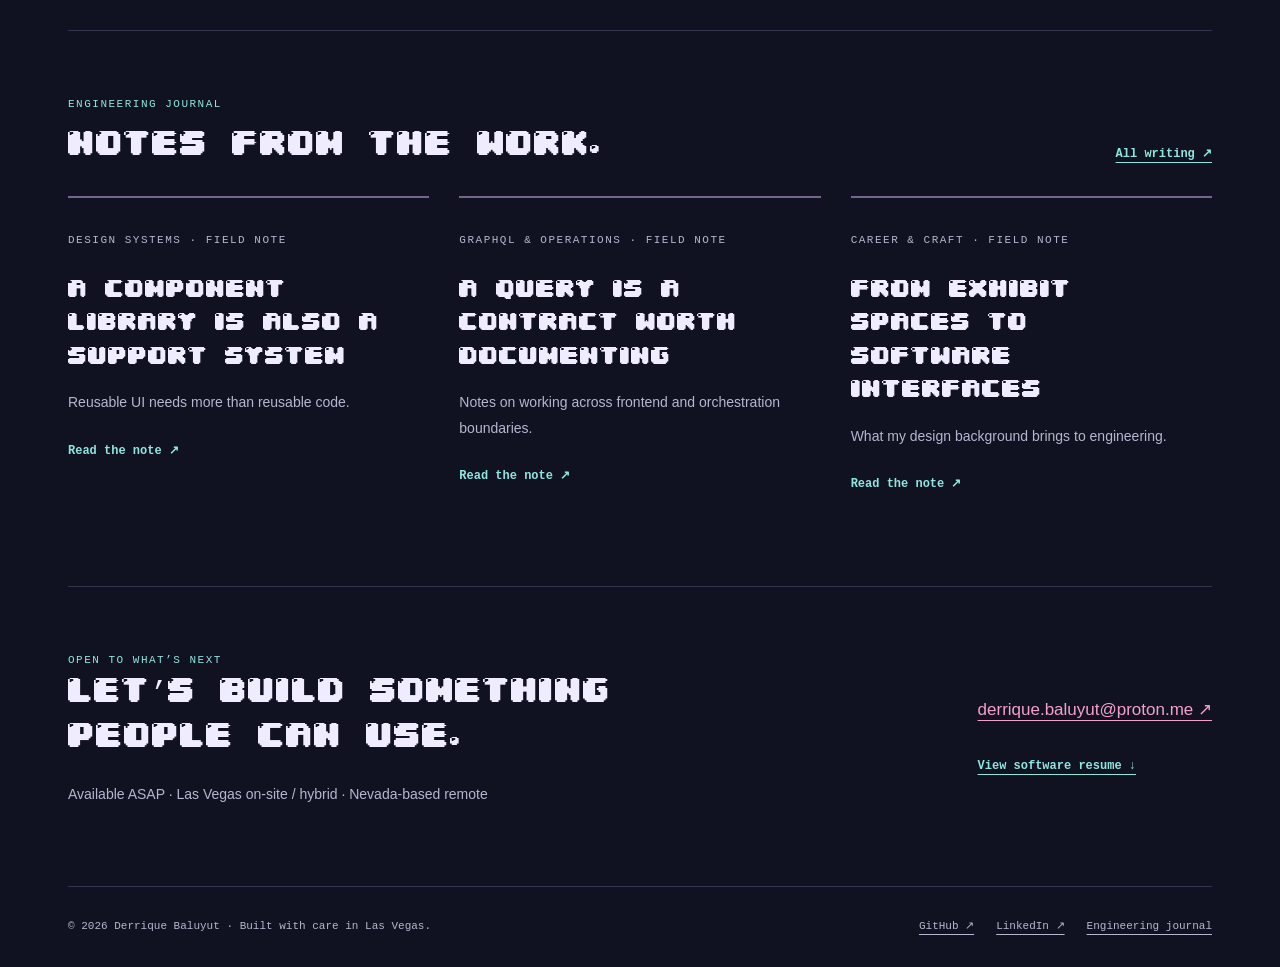
==== commit 144a6826: "Make neon glow visible on hero titles, active controls and accent lines" ====
--- a/index.html
+++ b/index.html
@@ -1,4 +1,4 @@
-<!doctype html><html lang="en"><head><meta charset="utf-8"><meta name="viewport" content="width=device-width,initial-scale=1"><title>Frontend engineer, with a designer’s eye | Derrique Baluyut</title><meta name="description" content="React and TypeScript engineer with 4+ years building Walmart e-commerce applications through Randstad. Production case studies and engineering notes."><meta name="theme-color" content="#101221"><link rel="stylesheet" href="/style.css?v=0e2aae9544"><link rel="icon" href="data:image/svg+xml,%3Csvg xmlns='http://www.w3.org/2000/svg' viewBox='0 0 64 64'%3E%3Crect width='64' height='64' fill='%231b2d37'/%3E%3Ctext x='9' y='43' font-size='38' fill='%23f6f4ee' font-family='Georgia'%3Edb%3C/text%3E%3C/svg%3E"><meta property="og:title" content="Frontend engineer, with a designer’s eye | Derrique Baluyut"><meta property="og:description" content="React and TypeScript engineer with 4+ years building Walmart e-commerce applications through Randstad. Production case studies and engineering notes."><meta property="og:type" content="website"></head><body><a class="skip" href="#main">Skip to content</a><header><div class="wrap nav"><a class="brand" href="/"><span class="monogram">db.</span>Derrique Baluyut</a><nav class="navlinks" aria-label="Main navigation"><a href="/#work">Work</a><a href="/journal/" >Journal</a><a href="/#experience">Experience</a><a href="mailto:derrique.baluyut@proton.me">Let’s talk ↗</a></nav></div></header><main id="main" class="wrap">
+<!doctype html><html lang="en"><head><meta charset="utf-8"><meta name="viewport" content="width=device-width,initial-scale=1"><title>Frontend engineer, with a designer’s eye | Derrique Baluyut</title><meta name="description" content="React and TypeScript engineer with 4+ years building Walmart e-commerce applications through Randstad. Production case studies and engineering notes."><meta name="theme-color" content="#101221"><link rel="stylesheet" href="/style.css?v=f51f1cc85f"><link rel="icon" href="data:image/svg+xml,%3Csvg xmlns='http://www.w3.org/2000/svg' viewBox='0 0 64 64'%3E%3Crect width='64' height='64' fill='%231b2d37'/%3E%3Ctext x='9' y='43' font-size='38' fill='%23f6f4ee' font-family='Georgia'%3Edb%3C/text%3E%3C/svg%3E"><meta property="og:title" content="Frontend engineer, with a designer’s eye | Derrique Baluyut"><meta property="og:description" content="React and TypeScript engineer with 4+ years building Walmart e-commerce applications through Randstad. Production case studies and engineering notes."><meta property="og:type" content="website"></head><body><a class="skip" href="#main">Skip to content</a><header><div class="wrap nav"><a class="brand" href="/"><span class="monogram">db.</span>Derrique Baluyut</a><nav class="navlinks" aria-label="Main navigation"><a href="/#work">Work</a><a href="/journal/" >Journal</a><a href="/#experience">Experience</a><a href="mailto:derrique.baluyut@proton.me">Let’s talk ↗</a></nav></div></header><main id="main" class="wrap">
 <div class="hero"><div><div class="eyebrow">Frontend engineer · Las Vegas, NV</div><h1>Complex workflows.<br><em>Clear interfaces.</em></h1><p class="lead">I’m Derrique. I build React and TypeScript applications, connect them to services, and support them in production. My background in exhibit design brings a designer’s eye to the work.</p><div class="actions"><a class="button" href="#work">Explore selected work ↗</a><a class="textlink" href="/resume.pdf">View resume ↓</a></div></div><div class="hero-art" aria-label="My work connects interface design, data contracts, and production support"><span class="label">A practice, in three layers</span><div class="art-box">01 / Interface & interaction</div><div class="art-box">02 / Data & service contracts</div><div class="art-box">03 / Quality & production</div><span class="art-foot">REACT · TYPESCRIPT · GRAPHQL</span></div></div>
 <div class="facts"><div><strong>4+ years</strong><span>Walmart engineering via Randstad</span></div><div><strong>3 markets</strong><span>US · Canada · Mexico enforcement workflows</span></div><div><strong>Design → code</strong><span>Exhibit design to production interfaces</span></div></div>
 <section id="work"><div class="sectionhead"><div><div class="eyebrow">Selected production work / 2022–2026</div><h2>Engineering in context.</h2></div><p>My contributions to Walmart applications through Randstad. Each case study focuses on the problem, my role, and the work delivered.</p></div><div class="worklist"><a class="workrow" href="/case-studies/seller-center/"><span class="number">01</span><div><span class="meta">Seller Center Enforcement</span><h3>Making account status actionable</h3><div class="tags"><span class="tag">React</span><span class="tag">TypeScript</span><span class="tag">Microfrontends</span></div></div><p class="description">A seller-facing microfrontend for account status, suspension, appeals, and GMV Pause notifications.</p><span class="arrow" aria-hidden="true">↗</span></a><a class="workrow" href="/case-studies/seller-enforcement/"><span class="number">02</span><div><span class="meta">IRIS Seller Enforcement</span><h3>Building complex operational workflows</h3><div class="tags"><span class="tag">React</span><span class="tag">TypeScript</span><span class="tag">TanStack Query</span></div></div><p class="description">Internal seller-enforcement tools supporting workflows across the US, Canada, and Mexico.</p><span class="arrow" aria-hidden="true">↗</span></a><a class="workrow" href="/case-studies/pet-pharmacy/"><span class="number">03</span><div><span class="meta">Pet Pharmacy</span><h3>Connecting prescription commerce</h3><div class="tags"><span class="tag">GraphQL</span><span class="tag">Node.js</span><span class="tag">Jest</span></div></div><p class="description">Query and orchestration work for pet medication ordering that requires veterinarian approval.</p><span class="arrow" aria-hidden="true">↗</span></a><a class="workrow" href="/case-studies/benefit-engagement/"><span class="number">04</span><div><span class="meta">Benefit Engagement</span><h3>Delivering personalized CMS content</h3><div class="tags"><span class="tag">GraphQL</span><span class="tag">CMS</span><span class="tag">Splunk</span></div></div><p class="description">Orchestration-layer contributions for targeted frontend content maintained in a proprietary CMS.</p><span class="arrow" aria-hidden="true">↗</span></a><a class="workrow" href="/case-studies/react-ui-library/"><span class="number">05</span><div><span class="meta">Shared React UI Library</span><h3>Components that work beyond one screen</h3><div class="tags"><span class="tag">React</span><span class="tag">Storybook</span><span class="tag">Accessibility</span></div></div><p class="description">Reusable components, design tokens, documentation, and support across products and platforms.</p><span class="arrow" aria-hidden="true">↗</span></a></div><p class="subtle">High-level professional summaries. Proprietary source code, internal screens, and customer data are not reproduced.</p></section>
--- a/style.css
+++ b/style.css
@@ -33,3 +33,12 @@
 .workrow:hover .arrow,.textlink:hover{color:var(--cyan);text-shadow:0 0 12px #8fe6df66}
 a:focus-visible,button:focus-visible{box-shadow:0 0 20px #8fe6df25}
 @media(max-width:800px){.facts strong{font-size:25px}}
+/* Visible neon accents: bright cores with two soft falloff layers. */
+h1 em{color:#ffc1e1;text-shadow:0 0 5px #ff87c9a6,0 0 18px #f46ab778,0 0 42px #d75ca744}
+.monogram{border-color:#a3fff6;box-shadow:0 0 7px #8fe6df80,0 0 24px #65dfd154,inset 0 0 10px #8fe6df1f;text-shadow:0 0 9px #8fe6df80}
+.button,.filter[aria-pressed=true]{border-color:#b6fff7;box-shadow:0 0 7px #8fe6df70,0 0 24px #65dfd147}
+.button:hover{box-shadow:0 0 8px #f4a0ca99,0 0 28px #f46ab766}
+.hero-art{border-color:#a18fc1;box-shadow:0 0 10px #b786cc38,0 0 30px #9e6ecb24}
+.art-box:last-of-type{border-color:#ffb0da;box-shadow:0 0 7px #f4a0ca4d,0 0 22px #f46ab733}
+.listing-intro::after,.articlehead::after{content:'';display:block;margin-top:30px;width:120px;height:2px;background:#a3fff6;box-shadow:0 0 6px #8fe6df,0 0 18px #65dfd180}
+.navlinks a[aria-current=page]{color:#ffb0da;text-shadow:0 0 10px #f46ab780}
